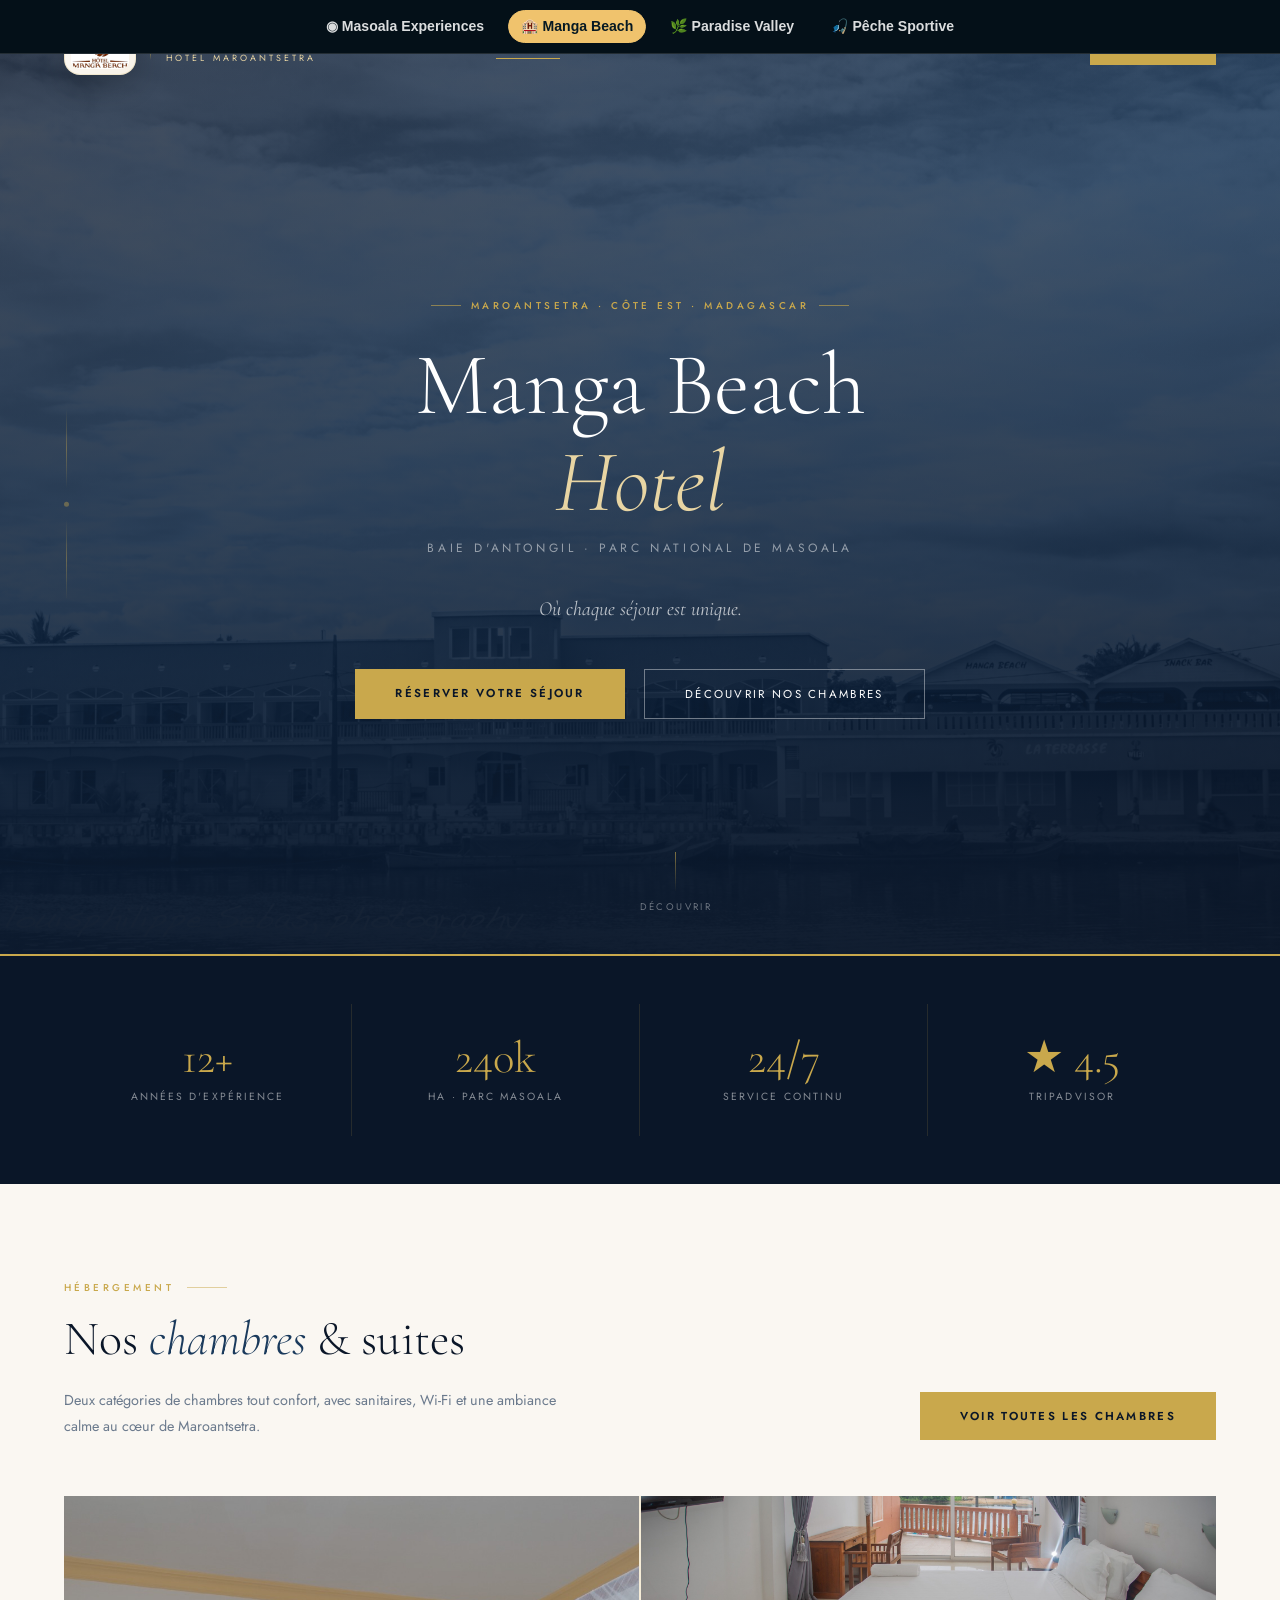
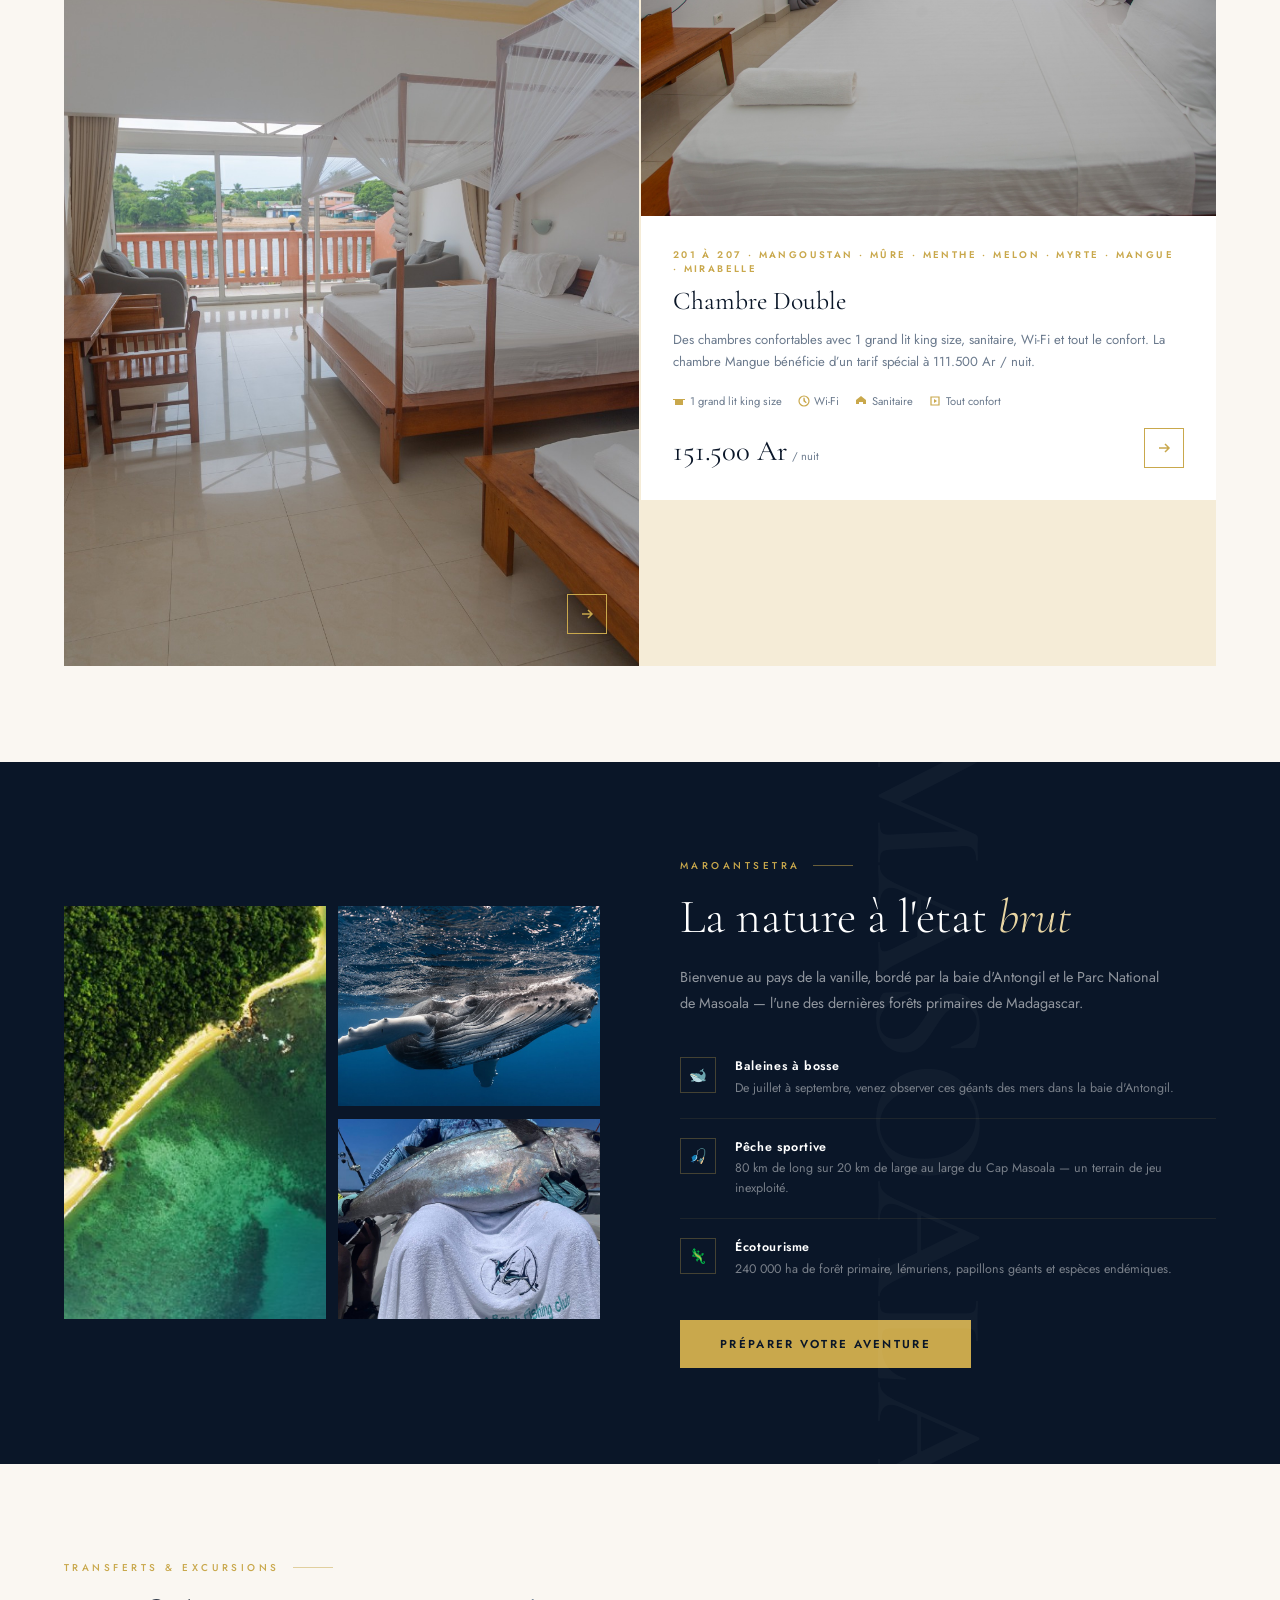
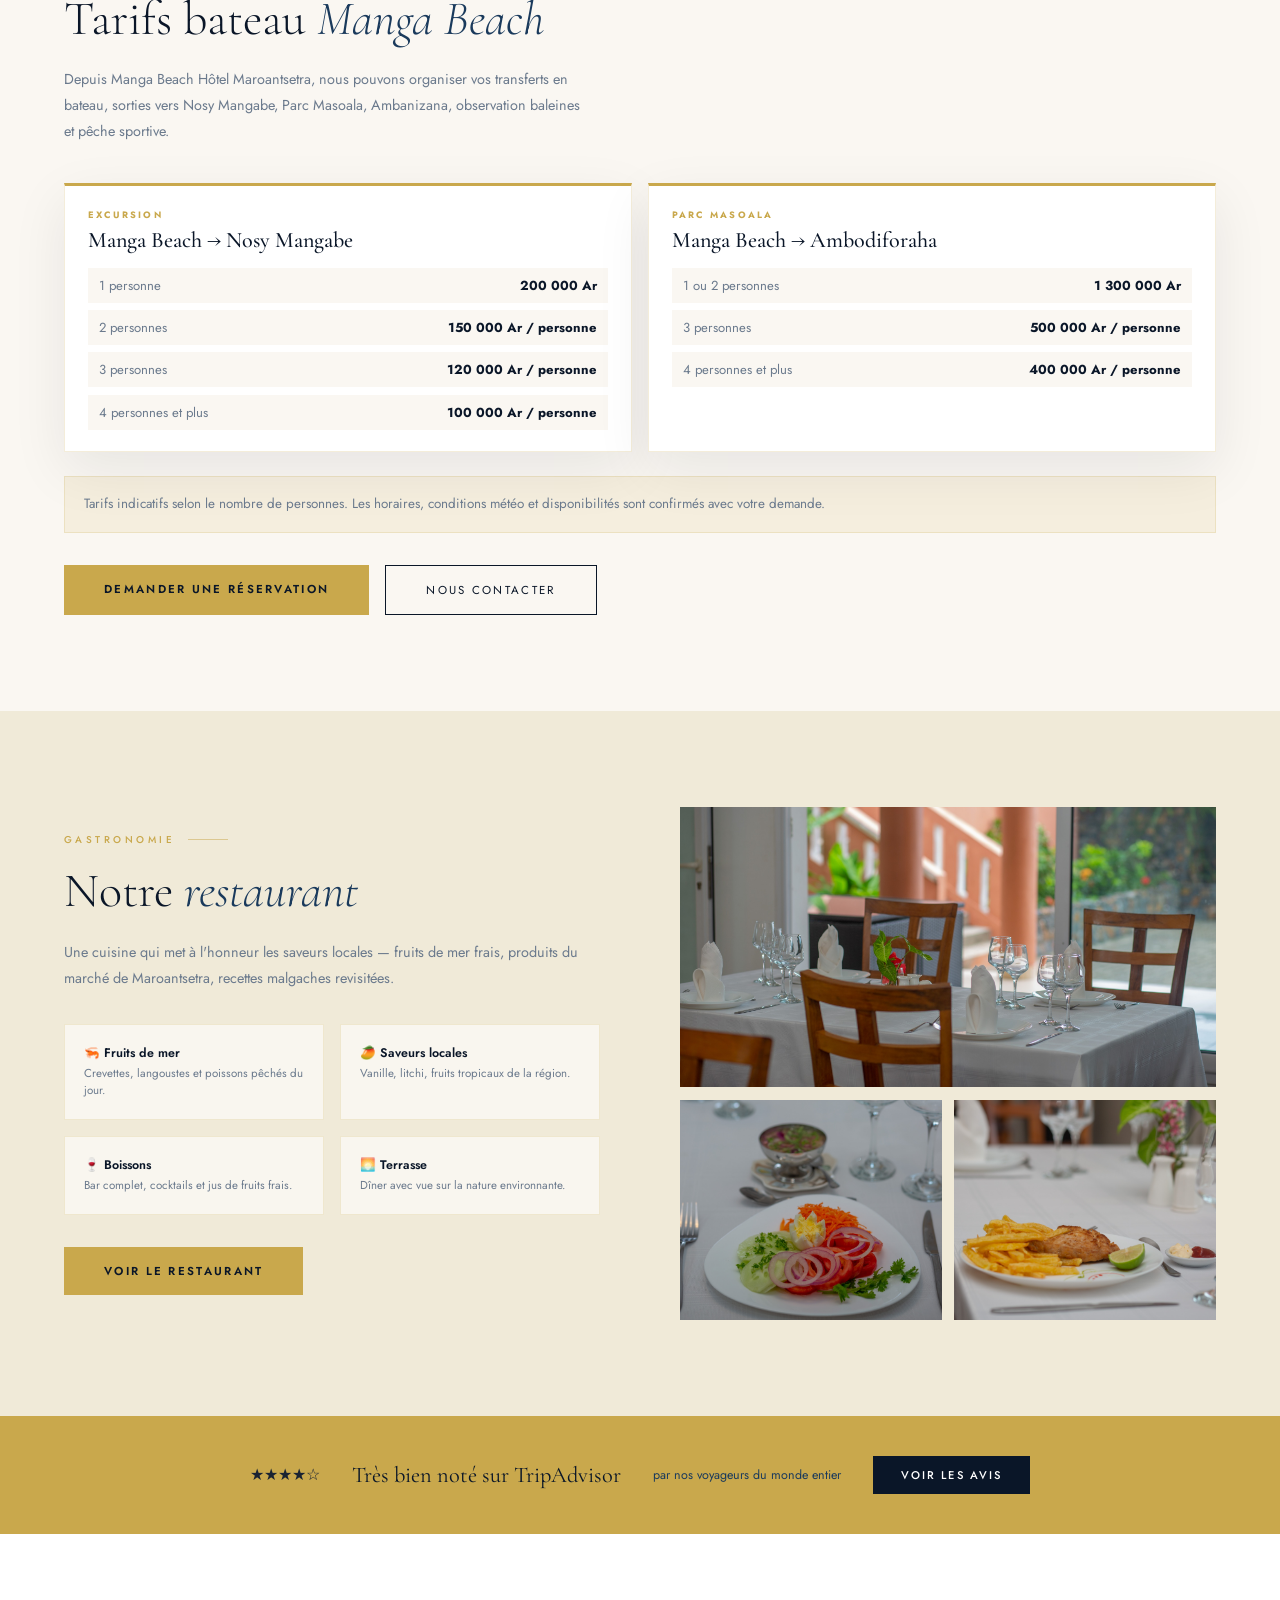
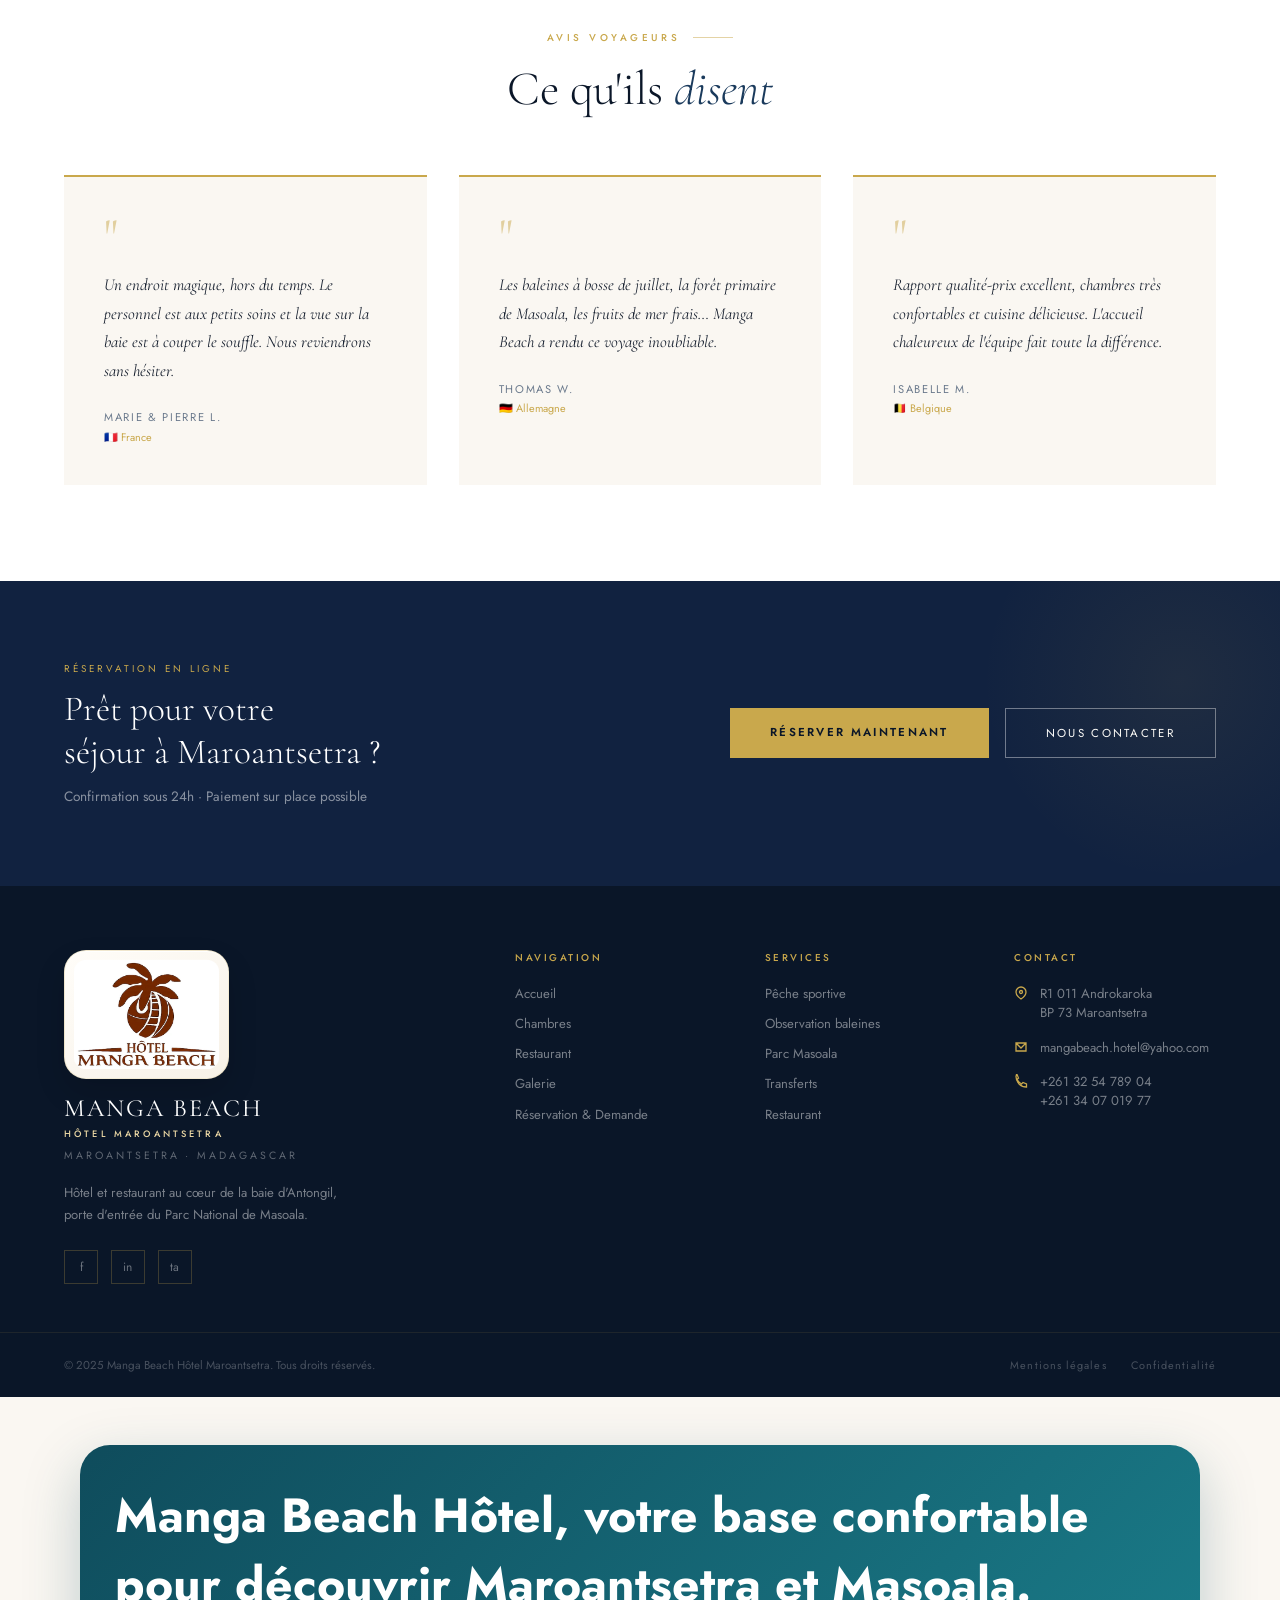
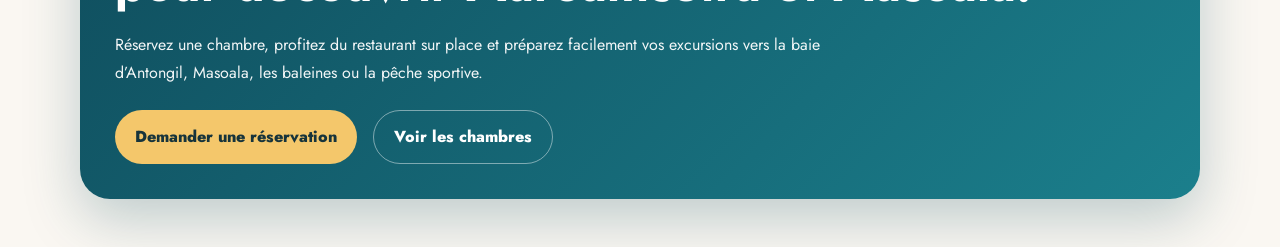
==== index.html @ 5f2bf374 "Add files via upload" ====
<!DOCTYPE html>

<html lang="fr">
<head>
<meta charset="utf-8"/>
<meta content="width=device-width, initial-scale=1.0" name="viewport"/>
<title>Manga Beach Hôtel Maroantsetra | Hôtel, restaurant &amp; porte d’entrée vers Masoala</title>
<link href="https://fonts.googleapis.com/css2?family=Cormorant+Garamond:ital,wght@0,300;0,400;0,600;1,300;1,400&amp;family=Jost:wght@300;400;500;600&amp;display=swap" rel="stylesheet"/>
<style>
    :root {
      --navy:      #0a1628;
      --navy-mid:  #112240;
      --navy-light:#1a3a5c;
      --gold:      #c9a84c;
      --gold-light:#e8d5a3;
      --gold-pale: #f5ecd7;
      --cream:     #faf7f2;
      --cream-dark:#f0ead8;
      --white:     #ffffff;
      --muted:     #6b7a8d;
      --text:      #1a2332;
      --border:    rgba(201,168,76,.2);
    }
    *, *::before, *::after { box-sizing: border-box; margin: 0; padding: 0; }
    html { scroll-behavior: smooth; }
    body { font-family: 'Jost', sans-serif; background: var(--cream); color: var(--text); overflow-x: hidden; }
    a { text-decoration: none; color: inherit; }
    img { display: block; width: 100%; object-fit: cover; }

    /* ── NAV ── */
    nav {
      position: fixed; top: 0; left: 0; right: 0; z-index: 100;
      display: flex; align-items: center; justify-content: space-between;
      padding: 1.2rem 4rem;
      background: transparent;
      transition: background .4s, padding .4s, box-shadow .4s;
    }
    nav.scrolled {
      background: rgba(10,22,40,.97);
      padding: .8rem 4rem;
      box-shadow: 0 4px 24px rgba(0,0,0,.3);
    }
    .nav-logo {
      display: flex; align-items: center; gap: .8rem;
    }
    .nav-logo-icon {
      width: 42px; height: 42px;
      background: linear-gradient(135deg, var(--gold), var(--gold-light));
      border-radius: 50%;
      display: flex; align-items: center; justify-content: center;
      font-family: 'Cormorant Garamond', serif;
      font-size: 1.1rem; color: var(--navy); font-weight: 600;
      flex-shrink: 0;
    }
    .nav-logo-text { font-family: 'Cormorant Garamond', serif; display:flex; flex-direction:column; gap:.2rem; position:relative; padding-left:1rem; }
    .nav-logo-text::before { content:''; position:absolute; left:0; top:.2rem; bottom:.2rem; width:1px; background:linear-gradient(to bottom, transparent, var(--gold), transparent); opacity:.9; }
    .nav-logo-text strong { display:block; font-size:1.18rem; color:var(--white); font-weight:600; letter-spacing:.12em; text-transform:uppercase; line-height:1; }
    .nav-logo-text span { font-size:.56rem; letter-spacing:.34em; text-transform:uppercase; color:var(--gold-light); font-family:'Jost', sans-serif; font-weight:400; line-height:1.2; }
    .nav-links { display: flex; gap: 2.5rem; align-items: center; }
    .nav-links a { font-size: .72rem; letter-spacing: .2em; text-transform: uppercase; color: rgba(255,255,255,.8); font-weight: 500; transition: color .2s; position: relative; }
    .nav-links a::after { content: ''; position: absolute; bottom: -4px; left: 0; width: 0; height: 1px; background: var(--gold); transition: width .3s; }
    .nav-links a:hover { color: var(--gold-light); }
    .nav-links a:hover::after { width: 100%; }
    .nav-links a.active { color: var(--gold-light); }
    .nav-links a.active::after { width: 100%; }
    .nav-cta {
      background: var(--gold); color: var(--navy);
      padding: .6rem 1.6rem; font-size: .7rem; letter-spacing: .2em;
      text-transform: uppercase; font-weight: 600;
      border: none; cursor: pointer; transition: all .2s;
    }
    .nav-cta:hover { background: var(--gold-light); }

    /* hamburger */
    .hamburger { display: none; flex-direction: column; gap: 5px; cursor: pointer; background: none; border: none; padding: 4px; }
    .hamburger span { display: block; width: 24px; height: 2px; background: var(--white); border-radius: 2px; transition: all .3s; }
    .hamburger.open span:nth-child(1) { transform: translateY(7px) rotate(45deg); }
    .hamburger.open span:nth-child(2) { opacity: 0; }
    .hamburger.open span:nth-child(3) { transform: translateY(-7px) rotate(-45deg); }
    .mobile-menu { display: none; position: fixed; inset: 0; background: var(--navy); z-index: 150; flex-direction: column; align-items: center; justify-content: center; gap: 2.5rem; }
    .mobile-menu.open { display: flex; }
    .mobile-menu a { font-family: 'Cormorant Garamond', serif; font-size: 2rem; color: var(--white); font-weight: 300; }
    .mobile-menu a:hover { color: var(--gold-light); }
    .mobile-menu .mob-cta { background: var(--gold); color: var(--navy); padding: .8rem 2.5rem; font-family: 'Jost', sans-serif; font-size: .75rem; letter-spacing: .2em; text-transform: uppercase; font-weight: 600; margin-top: 1rem; }

    /* ── HERO ── */
    .hero {
      position: relative; height: 100vh; min-height: 700px;
      display: flex; align-items: center; justify-content: center;
      overflow: hidden;
    }
    .hero-bg {
      position: absolute; inset: 0;
      background: linear-gradient(160deg, #0a1628 0%, #1a3a5c 40%, #0d2a4a 70%, #0a1628 100%);
    }
    /* Decorative ocean waves */
    .hero-waves {
      position: absolute; inset: 0; overflow: hidden; opacity: .15;
    }
    .hero-waves svg { position: absolute; bottom: 0; width: 100%; }
    .hero-img-overlay {
      position: absolute; inset: 0;
      background: url('assets/hero.jpg') center/cover no-repeat;
      opacity: .35;
      mix-blend-mode: luminosity;
    }
    .hero-gradient {
      position: absolute; inset: 0;
      background: linear-gradient(to bottom, rgba(10,22,40,.3) 0%, rgba(10,22,40,.6) 60%, rgba(10,22,40,.9) 100%);
    }
    /* Gold decorative lines */
    .hero-deco-left {
      position: absolute; left: 4rem; top: 50%; transform: translateY(-50%);
      display: flex; flex-direction: column; align-items: center; gap: .8rem;
      opacity: .4;
    }
    .hero-deco-left .deco-line { width: 1px; height: 80px; background: linear-gradient(to bottom, transparent, var(--gold), transparent); }
    .hero-deco-left .deco-dot { width: 5px; height: 5px; border-radius: 50%; background: var(--gold); }

    .hero-content {
      position: relative; z-index: 2;
      text-align: center; padding: 0 2rem;
      animation: heroFadeIn 1.2s ease both;
    }
    @keyframes heroFadeIn { from { opacity: 0; transform: translateY(30px); } to { opacity: 1; transform: translateY(0); } }
    .hero-badge {
      display: inline-flex; align-items: center; gap: .6rem;
      font-size: .62rem; letter-spacing: .35em; text-transform: uppercase;
      color: var(--gold); font-weight: 500; margin-bottom: 1.5rem;
      animation: heroFadeIn 1s .2s ease both;
    }
    .hero-badge::before, .hero-badge::after { content: ''; width: 30px; height: 1px; background: var(--gold); opacity: .6; }
    .hero-title {
      font-family: 'Cormorant Garamond', serif;
      font-size: clamp(3rem, 7vw, 5.5rem);
      color: var(--white); font-weight: 300; line-height: 1.1;
      margin-bottom: .5rem;
      animation: heroFadeIn 1s .35s ease both;
    }
    .hero-title em { color: var(--gold-light); font-style: italic; }
    .hero-location {
      font-size: .75rem; letter-spacing: .3em; text-transform: uppercase;
      color: rgba(255,255,255,.5); margin-bottom: 2.5rem;
      animation: heroFadeIn 1s .5s ease both;
    }
    .hero-sub {
      font-family: 'Cormorant Garamond', serif;
      font-size: 1.25rem; color: rgba(255,255,255,.7);
      font-style: italic; margin-bottom: 3rem;
      animation: heroFadeIn 1s .6s ease both;
    }
    .hero-actions {
      display: flex; gap: 1.2rem; justify-content: center; flex-wrap: wrap;
      animation: heroFadeIn 1s .75s ease both;
    }
    .btn-primary {
      background: var(--gold); color: var(--navy);
      padding: 1rem 2.5rem; font-size: .72rem; letter-spacing: .2em;
      text-transform: uppercase; font-weight: 600;
      transition: all .25s; display: inline-block;
    }
    .btn-primary:hover { background: var(--gold-light); transform: translateY(-2px); box-shadow: 0 8px 24px rgba(201,168,76,.3); }
    .btn-outline {
      border: 1px solid rgba(255,255,255,.4); color: var(--white);
      padding: 1rem 2.5rem; font-size: .72rem; letter-spacing: .2em;
      text-transform: uppercase; font-weight: 400;
      transition: all .25s; display: inline-block;
    }
    .btn-outline:hover { border-color: var(--gold); color: var(--gold-light); }
    .hero-scroll {
      position: absolute; bottom: 2.5rem; left: 50%; transform: translateX(-50%);
      display: flex; flex-direction: column; align-items: center; gap: .5rem;
      font-size: .6rem; letter-spacing: .25em; text-transform: uppercase; color: rgba(255,255,255,.4);
      animation: heroFadeIn 1s 1s ease both;
    }
    .hero-scroll-line { width: 1px; height: 40px; background: linear-gradient(to bottom, rgba(201,168,76,.6), transparent); animation: scrollPulse 2s infinite; }
    @keyframes scrollPulse { 0%,100%{opacity:.3;transform:scaleY(.8)} 50%{opacity:1;transform:scaleY(1)} }

    /* ── SECTION COMMONS ── */
    .section { padding: 6rem 4rem; }
    .section-label {
      font-size: .62rem; letter-spacing: .35em; text-transform: uppercase;
      color: var(--gold); font-weight: 500; margin-bottom: 1rem;
      display: flex; align-items: center; gap: .8rem;
    }
    .section-label::after { content: ''; flex: 1; max-width: 40px; height: 1px; background: var(--gold); opacity: .5; }
    .section-title {
      font-family: 'Cormorant Garamond', serif;
      font-size: clamp(2rem, 4vw, 3rem); font-weight: 300; color: var(--navy);
      line-height: 1.2; margin-bottom: 1.2rem;
    }
    .section-title em { font-style: italic; color: var(--navy-light); }
    .section-sub { font-size: .9rem; color: var(--muted); line-height: 1.8; max-width: 520px; }

    /* ── INTRO STRIP ── */
    .intro-strip {
      background: var(--navy);
      padding: 3rem 4rem;
      display: grid; grid-template-columns: repeat(4,1fr);
      gap: 0; border-top: 2px solid var(--gold);
    }
    .intro-stat {
      padding: 2rem; text-align: center;
      border-right: 1px solid rgba(201,168,76,.15);
    }
    .intro-stat:last-child { border-right: none; }
    .intro-stat-num {
      font-family: 'Cormorant Garamond', serif;
      font-size: 2.8rem; color: var(--gold); font-weight: 300; line-height: 1;
    }
    .intro-stat-label { font-size: .65rem; letter-spacing: .2em; text-transform: uppercase; color: rgba(255,255,255,.5); margin-top: .5rem; }

    /* ── CHAMBRES ── */
    .rooms-section { background: var(--cream); }
    .rooms-header { display: flex; justify-content: space-between; align-items: flex-end; margin-bottom: 3.5rem; }
    .rooms-grid { display: grid; grid-template-columns: 1fr 1fr; gap: 1.5px; background: var(--gold-pale); }
    .room-card {
      background: var(--white); position: relative; overflow: hidden;
      cursor: pointer; group: true;
    }
    .room-card:first-child { grid-row: span 2; }
    .room-img { height: 320px; overflow: hidden; }
    .room-card:first-child .room-img { height: 100%; min-height: 500px; }
    .room-img img { height: 100%; transition: transform .6s ease; }
    .room-card:hover .room-img img { transform: scale(1.04); }
    .room-body { padding: 2rem; }
    .room-tag {
      font-size: .6rem; letter-spacing: .25em; text-transform: uppercase;
      color: var(--gold); font-weight: 600; margin-bottom: .6rem;
    }
    .room-name {
      font-family: 'Cormorant Garamond', serif;
      font-size: 1.6rem; color: var(--navy); font-weight: 400; margin-bottom: .8rem;
    }
    .room-desc { font-size: .82rem; color: var(--muted); line-height: 1.7; margin-bottom: 1.2rem; }
    .room-features { display: flex; gap: 1rem; flex-wrap: wrap; margin-bottom: 1.5rem; }
    .room-feature { font-size: .7rem; color: var(--muted); display: flex; align-items: center; gap: .3rem; }
    .room-feature svg { color: var(--gold); flex-shrink: 0; }
    .room-price { display: flex; align-items: baseline; gap: .3rem; }
    .room-price-num { font-family: 'Cormorant Garamond', serif; font-size: 1.8rem; color: var(--navy); }
    .room-price-unit { font-size: .7rem; color: var(--muted); }
    .room-link {
      position: absolute; bottom: 2rem; right: 2rem;
      width: 40px; height: 40px; border: 1px solid var(--gold);
      display: flex; align-items: center; justify-content: center;
      color: var(--gold); transition: all .2s;
    }
    .room-card:hover .room-link { background: var(--gold); color: var(--navy); }

    /* ── DISCOVER ── */
    .discover-section {
      background: var(--navy); padding: 6rem 4rem;
      position: relative; overflow: hidden;
    }
    .discover-section::before {
      content: 'MASOALA'; position: absolute; right: -2rem; top: 50%;
      transform: translateY(-50%) rotate(90deg);
      font-family: 'Cormorant Garamond', serif; font-size: 10rem;
      color: rgba(255,255,255,.03); font-weight: 600; pointer-events: none;
      white-space: nowrap;
    }
    .discover-inner { display: grid; grid-template-columns: 1fr 1fr; gap: 5rem; align-items: center; }
    .discover-images {
      display: grid; grid-template-columns: 1fr 1fr; grid-template-rows: 200px 200px;
      gap: .8rem; position: relative;
    }
    .discover-img { overflow: hidden; }
    .discover-img img { height: 100%; transition: transform .5s; }
    .discover-img:hover img { transform: scale(1.05); }
    .discover-img:first-child { grid-row: span 2; }
    .discover-text .section-label { color: var(--gold); }
    .discover-text .section-label::after { background: var(--gold); }
    .discover-text .section-title { color: var(--white); }
    .discover-text .section-sub { color: rgba(255,255,255,.55); max-width: 480px; }
    .discover-highlights { margin-top: 2.5rem; display: flex; flex-direction: column; gap: 1.2rem; }
    .discover-hl {
      display: flex; gap: 1.2rem; align-items: flex-start;
      padding-bottom: 1.2rem; border-bottom: 1px solid rgba(201,168,76,.1);
    }
    .discover-hl:last-child { border-bottom: none; padding-bottom: 0; }
    .discover-hl-icon {
      width: 36px; height: 36px; border: 1px solid rgba(201,168,76,.3);
      display: flex; align-items: center; justify-content: center; flex-shrink: 0;
      color: var(--gold); font-size: .9rem;
    }
    .discover-hl-title { font-size: .78rem; font-weight: 600; color: var(--white); margin-bottom: .2rem; letter-spacing: .05em; }
    .discover-hl-desc { font-size: .78rem; color: rgba(255,255,255,.45); line-height: 1.6; }
    .discover-btn { margin-top: 2.5rem; }

    /* ── RESTAURANT ── */
    .restaurant-section { background: var(--cream-dark); padding: 6rem 4rem; }
    .restaurant-inner { display: grid; grid-template-columns: 1fr 1fr; gap: 5rem; align-items: center; }
    .restaurant-gallery { display: grid; grid-template-columns: 1fr 1fr; gap: .8rem; }
    .rest-img { overflow: hidden; }
    .rest-img img { height: 220px; transition: transform .5s; }
    .rest-img:hover img { transform: scale(1.04); }
    .rest-img:first-child { grid-column: span 2; }
    .rest-img:first-child img { height: 280px; }
    .restaurant-text { }
    .restaurant-specials { margin-top: 2rem; display: grid; grid-template-columns: 1fr 1fr; gap: 1rem; }
    .special-item {
      padding: 1.2rem; border: 1px solid var(--border);
      background: rgba(255,255,255,.6);
    }
    .special-name { font-size: .78rem; font-weight: 600; color: var(--navy); margin-bottom: .2rem; }
    .special-desc { font-size: .72rem; color: var(--muted); line-height: 1.5; }

    /* ── TRIPADVISOR BAND ── */
    .ta-band {
      background: var(--gold); padding: 2.5rem 4rem;
      display: flex; align-items: center; justify-content: center; gap: 2rem;
      flex-wrap: wrap;
    }
    .ta-band-text {
      font-family: 'Cormorant Garamond', serif;
      font-size: 1.4rem; color: var(--navy); font-weight: 400;
    }
    .ta-stars { display: flex; gap: .2rem; }
    .ta-star { color: var(--navy); font-size: 1.1rem; }
    .ta-count { font-size: .78rem; color: var(--navy-light); }
    .ta-link {
      background: var(--navy); color: var(--white);
      padding: .7rem 1.8rem; font-size: .7rem; letter-spacing: .18em;
      text-transform: uppercase; font-weight: 500; transition: all .2s;
    }
    .ta-link:hover { background: var(--navy-mid); }

    /* ── TESTIMONIALS ── */
    .testi-section { background: var(--white); padding: 6rem 4rem; }
    .testi-grid { display: grid; grid-template-columns: repeat(3,1fr); gap: 2rem; margin-top: 3.5rem; }
    .testi-card {
      padding: 2.5rem; background: var(--cream);
      border-top: 2px solid var(--gold); position: relative;
    }
    .testi-quote {
      font-family: 'Cormorant Garamond', serif;
      font-size: 3rem; color: var(--gold); line-height: .8; margin-bottom: 1rem; opacity: .5;
    }
    .testi-text {
      font-family: 'Cormorant Garamond', serif;
      font-size: 1.05rem; color: var(--text); line-height: 1.7; font-style: italic;
      margin-bottom: 1.5rem;
    }
    .testi-author { font-size: .7rem; letter-spacing: .15em; text-transform: uppercase; color: var(--muted); }
    .testi-country { font-size: .68rem; color: var(--gold); margin-top: .2rem; }

    /* ── CTA STRIP ── */
    .cta-section {
      background: var(--navy-mid); padding: 5rem 4rem;
      display: flex; align-items: center; justify-content: space-between;
      gap: 2rem; position: relative; overflow: hidden;
    }
    .cta-section::before {
      content: ''; position: absolute; right: -100px; top: -100px;
      width: 400px; height: 400px; border-radius: 50%;
      background: radial-gradient(circle, rgba(201,168,76,.08) 0%, transparent 70%);
    }
    .cta-text {}
    .cta-label { font-size: .62rem; letter-spacing: .3em; text-transform: uppercase; color: var(--gold); margin-bottom: .8rem; }
    .cta-title { font-family: 'Cormorant Garamond', serif; font-size: 2.2rem; color: var(--white); font-weight: 300; line-height: 1.2; }
    .cta-sub { font-size: .85rem; color: rgba(255,255,255,.5); margin-top: .8rem; }
    .cta-actions { display: flex; gap: 1rem; flex-wrap: wrap; flex-shrink: 0; }

    /* ── FOOTER ── */
    footer { background: var(--navy); }
    .ft-top {
      display: grid; grid-template-columns: 2fr 1fr 1fr 1fr;
      gap: 3rem; padding: 4rem 4rem 3rem;
      border-bottom: 1px solid rgba(201,168,76,.1);
    }
    .ft-brand {}
    .ft-brand-name {
      font-family: 'Cormorant Garamond', serif;
      font-size: 1.55rem; color: var(--white); margin-bottom: .55rem; line-height: 1.08; letter-spacing: .08em; text-transform: uppercase;
    }
    .ft-brand-name span { display:block; color: var(--gold-light); font-family:'Jost', sans-serif; font-size:.58rem; letter-spacing:.34em; text-transform:uppercase; margin-top:.45rem; font-weight:500; }
    .ft-brand-loc { font-size: .66rem; letter-spacing: .28em; text-transform: uppercase; color: rgba(255,255,255,.35); margin-bottom: 1.2rem; }
    .ft-brand-desc { font-size: .82rem; color: rgba(255,255,255,.45); line-height: 1.7; max-width: 280px; }
    .ft-social { display: flex; gap: .8rem; margin-top: 1.5rem; }
    .ft-social a {
      width: 34px; height: 34px; border: 1px solid rgba(201,168,76,.25);
      display: flex; align-items: center; justify-content: center;
      color: rgba(255,255,255,.4); font-size: .75rem; transition: all .2s;
    }
    .ft-social a:hover { border-color: var(--gold); color: var(--gold); }
    .ft-col-title { font-size: .62rem; letter-spacing: .25em; text-transform: uppercase; color: var(--gold); margin-bottom: 1.2rem; font-weight: 500; }
    .ft-links-list { display: flex; flex-direction: column; gap: .7rem; }
    .ft-links-list a { font-size: .82rem; color: rgba(255,255,255,.45); transition: color .2s; }
    .ft-links-list a:hover { color: var(--gold-light); }
    .ft-contact-item { display: flex; gap: .7rem; align-items: flex-start; margin-bottom: .9rem; }
    .ft-contact-item svg { color: var(--gold); flex-shrink: 0; margin-top: 2px; }
    .ft-contact-item span { font-size: .82rem; color: rgba(255,255,255,.45); line-height: 1.5; }
    .ft-bottom {
      padding: 1.5rem 4rem;
      display: flex; justify-content: space-between; align-items: center;
      flex-wrap: wrap; gap: 1rem;
    }
    .ft-copy { font-size: .72rem; color: rgba(255,255,255,.25); }
    .ft-bottom-links { display: flex; gap: 1.5rem; }
    .ft-bottom-links a { font-size: .68rem; color: rgba(255,255,255,.25); letter-spacing: .1em; }

    /* ── RESPONSIVE ── */
    @media(max-width:900px){
      nav { padding: 1rem 1.5rem; }
      nav.scrolled { padding: .8rem 1.5rem; }
      .nav-links, .nav-cta { display: none; }
      .hamburger { display: flex; }
      .section { padding: 4rem 1.5rem; }
      .intro-strip { grid-template-columns: 1fr 1fr; padding: 2rem 1.5rem; }
      .rooms-header { flex-direction: column; align-items: flex-start; gap: 1rem; }
      .rooms-grid { grid-template-columns: 1fr; }
      .room-card:first-child { grid-row: auto; }
      .room-card:first-child .room-img { min-height: 280px; }
      .discover-inner, .restaurant-inner { grid-template-columns: 1fr; gap: 2.5rem; }
      .discover-images { grid-template-rows: 180px 180px; }
      .discover-images .discover-img:first-child { grid-row: auto; grid-column: span 2; }
      .testi-grid { grid-template-columns: 1fr; }
      .cta-section { flex-direction: column; text-align: center; padding: 3.5rem 1.5rem; }
      .ft-top { grid-template-columns: 1fr 1fr; padding: 3rem 1.5rem 2rem; }
      .ft-bottom { padding: 1.5rem; flex-direction: column; text-align: center; }
      .hero-deco-left { display: none; }
      .discover-section { padding: 4rem 1.5rem; }
      .restaurant-section { padding: 4rem 1.5rem; }
      .ta-band { padding: 2rem 1.5rem; }
      .testi-section { padding: 4rem 1.5rem; }
      .cta-actions { justify-content: center; }
    }
    @media(max-width:480px){
      .intro-strip { grid-template-columns: 1fr 1fr; }
      .ft-top { grid-template-columns: 1fr; }
      .restaurant-specials { grid-template-columns: 1fr; }
      .hero-actions { flex-direction: column; align-items: center; }
    }
  
}



/* === Tarifs bateau & excursions — Manga Beach === */
.boat-tariffs-section{background:linear-gradient(180deg,var(--cream),var(--gold-pale));position:relative;overflow:hidden}
.boat-tariffs-section.dark{background:linear-gradient(135deg,var(--navy),var(--navy-mid));color:#fff}
.boat-tariffs-section.dark .section-title{color:#fff}
.boat-tariffs-section.dark .section-sub{color:rgba(255,255,255,.62)}
.boat-tariffs-grid{display:grid;grid-template-columns:repeat(2,1fr);gap:1rem;margin-top:2.4rem}
.boat-tariff-card{background:#fff;border:1px solid var(--border);padding:1.35rem 1.45rem;box-shadow:0 18px 52px rgba(10,22,40,.08);transition:transform .22s ease,box-shadow .22s ease,border-color .22s ease}
.boat-tariff-card:hover{transform:translateY(-4px);box-shadow:0 26px 70px rgba(10,22,40,.13);border-color:rgba(201,168,76,.45)}
.boat-tariff-card.featured{border-top:3px solid var(--gold)}
.boat-tariff-kicker{font-size:.58rem;letter-spacing:.22em;text-transform:uppercase;color:var(--gold);font-weight:700;margin-bottom:.45rem}
.boat-tariff-title{font-family:'Cormorant Garamond',serif;font-size:1.38rem;color:var(--navy);font-weight:500;margin-bottom:.9rem;line-height:1.15}
.boat-tariff-table{display:grid;gap:.45rem}
.boat-tariff-row{display:flex;justify-content:space-between;gap:1rem;padding:.5rem .65rem;background:var(--cream);font-size:.82rem;color:var(--muted)}
.boat-tariff-row strong{color:var(--navy);font-weight:700;white-space:nowrap}
.boat-tariff-note{margin-top:1.5rem;padding:1rem 1.2rem;background:rgba(201,168,76,.12);border:1px solid var(--border);font-size:.84rem;color:var(--muted);line-height:1.7}
.boat-tariffs-section.dark .boat-tariff-note{background:rgba(255,255,255,.06);color:rgba(255,255,255,.66);border-color:rgba(201,168,76,.22)}
.boat-tariffs-actions{display:flex;gap:1rem;flex-wrap:wrap;margin-top:2rem}
@media(max-width:900px){.boat-tariffs-grid{grid-template-columns:1fr}.boat-tariffs-actions .btn-primary,.boat-tariffs-actions .btn-outline{width:100%;text-align:center}.boat-tariff-row{flex-direction:column;gap:.15rem}}


.nav-logo-mark{width:58px;height:58px;object-fit:contain;display:block;flex-shrink:0;filter:drop-shadow(0 8px 18px rgba(0,0,0,.22));}
.ft-brand-logo{width:140px;max-width:100%;height:auto;display:block;object-fit:contain;margin:0 0 1rem 0;filter:drop-shadow(0 10px 24px rgba(0,0,0,.18));}
@media(max-width:900px){.nav-logo-mark{width:52px;height:52px}.ft-brand-logo{width:120px}}


/* Premium v1 additions */
.premium-strip{display:grid;grid-template-columns:repeat(4,1fr);gap:1rem;margin:2rem auto;max-width:1100px}
.premium-strip .premium-pill{background:rgba(255,255,255,.92);border:1px solid rgba(0,0,0,.08);border-radius:22px;padding:1.1rem 1rem;box-shadow:0 14px 36px rgba(0,0,0,.08)}
.premium-strip strong{display:block;font-size:1.05rem;margin-bottom:.25rem;color:var(--primary,#0f4c5c)}
.premium-strip span{font-size:.92rem;color:var(--text-muted,#667)}
.conversion-panel{max-width:1120px;margin:3rem auto;padding:2.2rem;border-radius:30px;background:linear-gradient(135deg,#0f4c5c,#1b7f8c);color:#fff;box-shadow:0 20px 55px rgba(15,76,92,.25)}
.conversion-panel h2{font-size:clamp(1.8rem,4vw,3rem);margin-bottom:.8rem}
.conversion-panel p{max-width:780px;line-height:1.75;opacity:.94}
.conversion-actions{display:flex;gap:1rem;flex-wrap:wrap;margin-top:1.4rem}
.conversion-actions a{display:inline-flex;align-items:center;justify-content:center;padding:.9rem 1.25rem;border-radius:999px;font-weight:800;text-decoration:none}
.conversion-actions .primary{background:#f4c76b;color:#17343b}
.conversion-actions .secondary{border:1px solid rgba(255,255,255,.45);color:#fff}
.booking-trust{display:grid;grid-template-columns:repeat(3,1fr);gap:1rem;margin:1.5rem 0}
.booking-trust .trust-card{padding:1rem;border-radius:18px;background:rgba(15,76,92,.06);border:1px solid rgba(15,76,92,.10)}
.booking-trust strong{display:block;color:var(--primary,#0f4c5c);margin-bottom:.25rem}
@media(max-width:900px){.premium-strip,.booking-trust{grid-template-columns:1fr}.conversion-panel{margin:2rem 1rem;padding:1.6rem}.conversion-actions{flex-direction:column}.conversion-actions a{width:100%}}


/* Ecosystem navigation final fixed */
.ecosystem-nav{
position:relative;
z-index:9999;
display:flex;
justify-content:center;
align-items:center;
gap:.65rem;
flex-wrap:wrap;
padding:.62rem 1rem;
background:#041018;
color:#fff;
font-family:Arial,sans-serif;
font-size:.88rem;
line-height:1.2;
border-bottom:1px solid rgba(255,255,255,.12)
}
.ecosystem-nav a{
display:inline-flex;
align-items:center;
gap:.35rem;
padding:.45rem .75rem;
border-radius:999px;
color:rgba(255,255,255,.86);
text-decoration:none;
font-weight:800;
border:1px solid transparent;
transition:.2s
}
.ecosystem-nav a:hover{background:rgba(255,255,255,.10);color:#fff}
.ecosystem-nav a.active{background:#f0c36d;color:#061923;border-color:#f0c36d}
@media(max-width:720px){
.ecosystem-nav{justify-content:flex-start;overflow-x:auto;flex-wrap:nowrap;padding:.58rem .8rem}
.ecosystem-nav a{white-space:nowrap;font-size:.82rem}
}


/* Manga Beach clean logo integration */
.nav-logo{
  display:flex!important;
  align-items:center!important;
  gap:.85rem!important;
}
.manga-clean-nav-logo{
  width:72px;
  height:56px;
  object-fit:contain;
  display:block;
  border-radius:16px;
  background:linear-gradient(145deg,#fffdf9,#f7f1e7);
  padding:5px;
  border:1px solid rgba(201,168,76,.22);
  box-shadow:0 12px 28px rgba(0,0,0,.16), inset 0 1px 0 rgba(255,255,255,.92);
  flex-shrink:0;
}
.manga-clean-footer-logo{
  width:165px;
  max-width:100%;
  object-fit:contain;
  display:block;
  border-radius:22px;
  background:linear-gradient(145deg,#fffdf9,#f7f1e7);
  padding:.55rem;
  border:1px solid rgba(201,168,76,.20);
  box-shadow:0 14px 30px rgba(0,0,0,.14), inset 0 1px 0 rgba(255,255,255,.92);
  margin:0 0 1rem 0;
}
footer .ft-top > div:first-child{
  display:flex;
  flex-direction:column;
  align-items:flex-start;
}
@media(max-width:900px){
  .manga-clean-nav-logo{
    width:62px;
    height:50px;
    border-radius:14px;
  }
  .manga-clean-footer-logo{
    width:145px;
    border-radius:18px;
  }
}

</style>
<meta content="Manga Beach Hôtel Maroantsetra vous accueille au cœur de la baie d’Antongil : chambres confortables, restaurant, séjours Masoala, transferts et excursions." name="description"/><meta content="Manga Beach Hôtel, hôtel Maroantsetra, restaurant Maroantsetra, Masoala, baie d'Antongil, Madagascar" name="keywords"/><meta content="index, follow" name="robots"/><meta content="Manga Beach Hôtel Maroantsetra | Hôtel, restaurant &amp; porte d’entrée vers Masoala" property="og:title"/><meta content="Manga Beach Hôtel Maroantsetra vous accueille au cœur de la baie d’Antongil : chambres confortables, restaurant, séjours Masoala, transferts et excursions." property="og:description"/><meta content="website" property="og:type"/>  <link rel="icon" href="favicon.ico">
  <link rel="apple-touch-icon" href="assets/manga-beach-icon-512.png">
  <meta property="og:image" content="assets/manga-beach-logo.png">
</head>
<body>

<div class="ecosystem-nav" aria-label="Navigation écosystème Masoala">
<a href="https://masoala-experiences.com/">◉ Masoala Experiences</a>
<a href="https://mangabeach-madagascar.mg/" class="active">🏨 Manga Beach</a>
<a href="https://lodge-paradisevalley.com/">🌿 Paradise Valley</a>
<a href="https://mangabeachfishing-masoala.com/">🎣 Pêche Sportive</a>
</div>



<!-- MOBILE MENU -->
<div class="mobile-menu" id="mobile-menu">
<a href="index.html">Accueil</a>
<a href="chambres.html">Chambres</a>
<a href="restaurant.html">Restaurant</a>
<a href="galerie.html">Galerie</a>

<a class="mob-cta" href="reservation.html?type=hotel">Réserver</a>
</div>
<!-- NAV -->
<nav id="navbar">
<a class="nav-logo" href="index.html">
<img class="manga-clean-nav-logo" src="assets/manga-beach-logo-nav.webp" alt="Logo Manga Beach Hôtel"><div class="nav-logo-text">
<strong>Manga Beach</strong>
<span>Hôtel Maroantsetra</span>
</div>
</a>
<div class="nav-links">
<a class="active" href="index.html">Accueil</a>
<a href="chambres.html">Chambres</a>
<a href="restaurant.html">Restaurant</a>
<a href="galerie.html">Galerie</a>

</div>
<a class="nav-cta" href="reservation.html?type=hotel">Réserver</a>
<button aria-expanded="false" aria-label="Menu" class="hamburger" id="hamburger">
<span></span><span></span><span></span>
</button>
</nav>
<!-- HERO -->
<section class="hero">
<div class="hero-bg"></div>
<div class="hero-img-overlay"></div>
<div class="hero-gradient"></div>
<div class="hero-deco-left">
<div class="deco-line"></div>
<div class="deco-dot"></div>
<div class="deco-line"></div>
</div>
<div class="hero-content">
<div class="hero-badge">Maroantsetra · Côte Est · Madagascar</div>
<h1 class="hero-title">Manga Beach<br/><em>Hotel</em></h1>
<p class="hero-location">Baie d'Antongil · Parc National de Masoala</p>
<p class="hero-sub">Où chaque séjour est unique.</p>
<div class="hero-actions">
<a class="btn-primary" href="reservation.html?type=hotel">Réserver votre séjour</a>
<a class="btn-outline" href="chambres.html#chambres">Découvrir nos chambres</a>
</div>
</div>
<div class="hero-scroll">
<div class="hero-scroll-line"></div>
    Découvrir
  </div>
</section>
<!-- STATS STRIP -->
<div class="intro-strip">
<div class="intro-stat">
<div class="intro-stat-num">12+</div>
<div class="intro-stat-label">Années d'expérience</div>
</div>
<div class="intro-stat">
<div class="intro-stat-num">240k</div>
<div class="intro-stat-label">Ha · Parc Masoala</div>
</div>
<div class="intro-stat">
<div class="intro-stat-num">24/7</div>
<div class="intro-stat-label">Service continu</div>
</div>
<div class="intro-stat">
<div class="intro-stat-num">★ 4.5</div>
<div class="intro-stat-label">TripAdvisor</div>
</div>
</div>
<!-- CHAMBRES -->
<section class="section rooms-section">
<div class="rooms-header">
<div>
<div class="section-label">Hébergement</div>
<h2 class="section-title">Nos <em>chambres</em> &amp; suites</h2>
<p class="section-sub">Deux catégories de chambres tout confort, avec sanitaires, Wi‑Fi et une ambiance calme au cœur de Maroantsetra.</p>
</div>
<a class="btn-primary" href="chambres.html#chambres" style="white-space:nowrap">Voir toutes les chambres</a>
</div>
<div class="rooms-grid">
<!-- Chambre Familiale -->
<div class="room-card">
<div class="room-img">
<img alt="Chambre Familiale" onerror="this.style.background='linear-gradient(135deg,#0a1628,#1a3a5c)';this.alt=''" src="assets/chambre-familiale.jpg"/>
</div>
<div class="room-body">
<div class="room-tag">Chambres 208 · 209 · 210</div>
<div class="room-name">Chambre Familiale</div>
<p class="room-desc">Idéale pour les familles, avec 1 grand lit, 1 petit lit, sanitaire, Wi‑Fi et tout le confort pour un séjour serein à Maroantsetra.</p>
<div class="room-features">
<span class="room-feature"><svg fill="currentColor" height="12" viewbox="0 0 12 12" width="12"><path d="M2 4h8v6H2z"></path><path d="M0 4h12v1H0z"></path></svg> 1 grand lit + 1 petit lit</span>
<span class="room-feature"><svg fill="currentColor" height="12" viewbox="0 0 12 12" width="12"><circle cx="6" cy="6" fill="none" r="5" stroke="currentColor" stroke-width="1.2"></circle><path d="M6 3v3l2 1.5" stroke="currentColor" stroke-linecap="round" stroke-width="1.2"></path></svg> Wi-Fi</span>
<span class="room-feature"><svg fill="currentColor" height="12" viewbox="0 0 12 12" width="12"><path d="M1 9V5l5-4 5 4v4H8V7H4v2z"></path></svg> Sanitaire</span>
<span class="room-feature"><svg fill="currentColor" height="12" viewbox="0 0 12 12" width="12"><path d="M2 2h8v8H2z" fill="none" stroke="currentColor" stroke-width="1.2"></path><path d="M5 4l3 2-3 2V4z"></path></svg> Tout confort</span>
</div>
<div class="room-price">
<span class="room-price-num">201.500 Ar</span>
<span class="room-price-unit">/ nuit</span>
</div>
</div>
<a aria-label="Voir la chambre familiale" class="room-link" href="chambres.html#familiale">
<svg fill="none" height="14" stroke="currentColor" stroke-width="1.5" viewbox="0 0 14 14" width="14"><path d="M2 7h10M8 3l4 4-4 4"></path></svg>
</a>
</div>
<!-- Chambre Double -->
<div class="room-card">
<div class="room-img" style="height:320px">
<img alt="Chambre Double" onerror="this.style.background='linear-gradient(135deg,#112240,#1a4060)';this.alt=''" src="assets/chambre-double.jpg"/>
</div>
<div class="room-body">
<div class="room-tag">201 à 207 · Mangoustan · Mûre · Menthe · Melon · Myrte · Mangue · Mirabelle</div>
<div class="room-name">Chambre Double</div>
<p class="room-desc">Des chambres confortables avec 1 grand lit king size, sanitaire, Wi‑Fi et tout le confort. La chambre Mangue bénéficie d’un tarif spécial à 111.500 Ar / nuit.</p>
<div class="room-features">
<span class="room-feature"><svg fill="currentColor" height="12" viewbox="0 0 12 12" width="12"><path d="M2 4h8v6H2z"></path><path d="M0 4h12v1H0z"></path></svg> 1 grand lit king size</span>
<span class="room-feature"><svg fill="currentColor" height="12" viewbox="0 0 12 12" width="12"><circle cx="6" cy="6" fill="none" r="5" stroke="currentColor" stroke-width="1.2"></circle><path d="M6 3v3l2 1.5" stroke="currentColor" stroke-linecap="round" stroke-width="1.2"></path></svg> Wi-Fi</span>
<span class="room-feature"><svg fill="currentColor" height="12" viewbox="0 0 12 12" width="12"><path d="M1 9V5l5-4 5 4v4H8V7H4v2z"></path></svg> Sanitaire</span>
<span class="room-feature"><svg fill="currentColor" height="12" viewbox="0 0 12 12" width="12"><path d="M2 2h8v8H2z" fill="none" stroke="currentColor" stroke-width="1.2"></path><path d="M5 4l3 2-3 2V4z"></path></svg> Tout confort</span>
</div>
<div class="room-price">
<span class="room-price-num">151.500 Ar</span>
<span class="room-price-unit">/ nuit</span>
</div>
</div>
<a aria-label="Voir la chambre double" class="room-link" href="chambres.html#double">
<svg fill="none" height="14" stroke="currentColor" stroke-width="1.5" viewbox="0 0 14 14" width="14"><path d="M2 7h10M8 3l4 4-4 4"></path></svg>
</a>
</div>
</div>
</section>
<!-- DÉCOUVRIR -->
<section class="discover-section">
<div class="discover-inner">
<div class="discover-images">
<div class="discover-img">
<img alt="Parc Masoala" height="408" onerror="this.style.cssText='background:linear-gradient(135deg,#0d2a4a,#1a5070);height:100%;display:block'" src="assets/masoala.jpg"/>
</div>
<div class="discover-img">
<img alt="Baleines" height="200" onerror="this.style.cssText='background:linear-gradient(135deg,#112240,#1a4060);height:100%;display:block'" src="assets/baleines.jpg"/>
</div>
<div class="discover-img">
<img alt="Pêche sportive" height="200" onerror="this.style.cssText='background:linear-gradient(135deg,#0a2040,#163060);height:100%;display:block'" src="assets/peche.jpg"/>
</div>
</div>
<div class="discover-text">
<div class="section-label">Maroantsetra</div>
<h2 class="section-title" style="color:var(--white)">La nature à l'état <em style="color:var(--gold-light)">brut</em></h2>
<p class="section-sub">Bienvenue au pays de la vanille, bordé par la baie d'Antongil et le Parc National de Masoala — l'une des dernières forêts primaires de Madagascar.</p>
<div class="discover-highlights">
<div class="discover-hl">
<div class="discover-hl-icon">🐋</div>
<div>
<div class="discover-hl-title">Baleines à bosse</div>
<div class="discover-hl-desc">De juillet à septembre, venez observer ces géants des mers dans la baie d'Antongil.</div>
</div>
</div>
<div class="discover-hl">
<div class="discover-hl-icon">🎣</div>
<div>
<div class="discover-hl-title">Pêche sportive</div>
<div class="discover-hl-desc">80 km de long sur 20 km de large au large du Cap Masoala — un terrain de jeu inexploité.</div>
</div>
</div>
<div class="discover-hl">
<div class="discover-hl-icon">🦎</div>
<div>
<div class="discover-hl-title">Écotourisme</div>
<div class="discover-hl-desc">240 000 ha de forêt primaire, lémuriens, papillons géants et espèces endémiques.</div>
</div>
</div>
</div>
<div class="discover-btn">
<a class="btn-primary" href="reservation.html">Préparer votre aventure</a>
</div>
</div>
</div>
</section>
<!-- TARIFS BATEAU & EXCURSIONS -->
<section class="section boat-tariffs-section">
<div style="max-width:1200px;margin:0 auto">
<div class="section-label">Transferts &amp; excursions</div>
<h2 class="section-title">Tarifs bateau <em>Manga Beach</em></h2>
<p class="section-sub">Depuis Manga Beach Hôtel Maroantsetra, nous pouvons organiser vos transferts en bateau, sorties vers Nosy Mangabe, Parc Masoala, Ambanizana, observation baleines et pêche sportive.</p>
<div class="boat-tariffs-grid">
<div class="boat-tariff-card featured">
<div class="boat-tariff-kicker">Excursion</div>
<div class="boat-tariff-title">Manga Beach → Nosy Mangabe</div>
<div class="boat-tariff-table">
<div class="boat-tariff-row"><span>1 personne</span><strong>200 000 Ar</strong></div>
<div class="boat-tariff-row"><span>2 personnes</span><strong>150 000 Ar / personne</strong></div>
<div class="boat-tariff-row"><span>3 personnes</span><strong>120 000 Ar / personne</strong></div>
<div class="boat-tariff-row"><span>4 personnes et plus</span><strong>100 000 Ar / personne</strong></div>
</div>
</div>
<div class="boat-tariff-card featured">
<div class="boat-tariff-kicker">Parc Masoala</div>
<div class="boat-tariff-title">Manga Beach → Ambodiforaha</div>
<div class="boat-tariff-table">
<div class="boat-tariff-row"><span>1 ou 2 personnes</span><strong>1 300 000 Ar</strong></div>
<div class="boat-tariff-row"><span>3 personnes</span><strong>500 000 Ar / personne</strong></div>
<div class="boat-tariff-row"><span>4 personnes et plus</span><strong>400 000 Ar / personne</strong></div>
</div>
</div>
</div>
<div class="boat-tariff-note">Tarifs indicatifs selon le nombre de personnes. Les horaires, conditions météo et disponibilités sont confirmés avec votre demande.</div>
<div class="boat-tariffs-actions">
<a class="btn-primary" href="reservation.html?type=bateau">Demander une réservation</a>
<a class="btn-outline" href="reservation.html" style="border-color:var(--navy);color:var(--navy)">Nous contacter</a>
</div>
</div>
</section>
<!-- RESTAURANT -->
<section class="restaurant-section">
<div class="restaurant-inner">
<div class="restaurant-text">
<div class="section-label">Gastronomie</div>
<h2 class="section-title">Notre <em>restaurant</em></h2>
<p class="section-sub">Une cuisine qui met à l'honneur les saveurs locales — fruits de mer frais, produits du marché de Maroantsetra, recettes malgaches revisitées.</p>
<div class="restaurant-specials">
<div class="special-item">
<div class="special-name">🦐 Fruits de mer</div>
<div class="special-desc">Crevettes, langoustes et poissons pêchés du jour.</div>
</div>
<div class="special-item">
<div class="special-name">🥭 Saveurs locales</div>
<div class="special-desc">Vanille, litchi, fruits tropicaux de la région.</div>
</div>
<div class="special-item">
<div class="special-name">🍷 Boissons</div>
<div class="special-desc">Bar complet, cocktails et jus de fruits frais.</div>
</div>
<div class="special-item">
<div class="special-name">🌅 Terrasse</div>
<div class="special-desc">Dîner avec vue sur la nature environnante.</div>
</div>
</div>
<a class="btn-primary" href="restaurant.html" style="display:inline-block;margin-top:2rem">Voir le restaurant</a>
</div>
<div class="restaurant-gallery">
<div class="rest-img">
<img alt="Restaurant" onerror="this.style.cssText='background:linear-gradient(135deg,#1a2332,#2a3d5a);height:280px;display:block'" src="assets/restaurant-main.jpg"/>
</div>
<div class="rest-img">
<img alt="Salle restaurant" onerror="this.style.cssText='background:linear-gradient(135deg,#112240,#1a3a5c);height:220px;display:block'" src="assets/restaurant-2.jpg"/>
</div>
<div class="rest-img">
<img alt="Plats" onerror="this.style.cssText='background:linear-gradient(135deg,#0d2a4a,#163060);height:220px;display:block'" src="assets/restaurant-3.jpg"/>
</div>
</div>
</div>
</section>
<!-- TRIPADVISOR BAND -->
<div class="ta-band">
<div class="ta-stars">★★★★☆</div>
<div class="ta-band-text">Très bien noté sur TripAdvisor</div>
<div class="ta-count">par nos voyageurs du monde entier</div>
<a class="ta-link" href="https://www.tripadvisor.com/Hotel_Review-g298272-d8656412-Reviews-Manga_Beach_Hotel-Maroantsetra_Toamasina_Province.html" target="_blank">Voir les avis</a>
</div>
<!-- TÉMOIGNAGES -->
<section class="testi-section">
<div style="text-align:center;max-width:500px;margin:0 auto">
<div class="section-label" style="justify-content:center">Avis voyageurs</div>
<h2 class="section-title" style="text-align:center">Ce qu'ils <em>disent</em></h2>
</div>
<div class="testi-grid">
<div class="testi-card">
<div class="testi-quote">"</div>
<p class="testi-text">Un endroit magique, hors du temps. Le personnel est aux petits soins et la vue sur la baie est à couper le souffle. Nous reviendrons sans hésiter.</p>
<div class="testi-author">Marie &amp; Pierre L.</div>
<div class="testi-country">🇫🇷 France</div>
</div>
<div class="testi-card">
<div class="testi-quote">"</div>
<p class="testi-text">Les baleines à bosse de juillet, la forêt primaire de Masoala, les fruits de mer frais… Manga Beach a rendu ce voyage inoubliable.</p>
<div class="testi-author">Thomas W.</div>
<div class="testi-country">🇩🇪 Allemagne</div>
</div>
<div class="testi-card">
<div class="testi-quote">"</div>
<p class="testi-text">Rapport qualité-prix excellent, chambres très confortables et cuisine délicieuse. L'accueil chaleureux de l'équipe fait toute la différence.</p>
<div class="testi-author">Isabelle M.</div>
<div class="testi-country">🇧🇪 Belgique</div>
</div>
</div>
</section>
<!-- CTA RÉSERVATION -->
<section class="cta-section">
<div class="cta-text">
<div class="cta-label">Réservation en ligne</div>
<h2 class="cta-title">Prêt pour votre<br/>séjour à Maroantsetra ?</h2>
<p class="cta-sub">Confirmation sous 24h · Paiement sur place possible</p>
</div>
<div class="cta-actions">
<a class="btn-primary" href="reservation.html?type=hotel">Réserver maintenant</a>
<a class="btn-outline" href="reservation.html">Nous contacter</a>
</div>
</section>
<!-- FOOTER -->
<footer>
<div class="ft-top">
<div class="ft-brand">
<img class="manga-clean-footer-logo" src="assets/manga-beach-logo-footer.webp" alt="Logo Manga Beach Hôtel">
<div class="ft-brand-name">Manga Beach<span>Hôtel Maroantsetra</span></div>
<div class="ft-brand-loc">Maroantsetra · Madagascar</div>
<p class="ft-brand-desc">Hôtel et restaurant au cœur de la baie d'Antongil, porte d'entrée du Parc National de Masoala.</p>
<div class="ft-social">
<a aria-label="Facebook" href="#">f</a>
<a aria-label="Instagram" href="#">in</a>
<a aria-label="TripAdvisor" href="https://www.tripadvisor.com/Hotel_Review-g298272-d8656412-Reviews-Manga_Beach_Hotel-Maroantsetra_Toamasina_Province.html" rel="noopener" target="_blank">ta</a>
</div>
</div>
<div>
<div class="ft-col-title">Navigation</div>
<div class="ft-links-list">
<a href="index.html">Accueil</a>
<a href="chambres.html">Chambres</a>
<a href="restaurant.html">Restaurant</a>
<a href="galerie.html">Galerie</a>
<a href="reservation.html">Réservation &amp; Demande</a>

</div>
</div>
<div>
<div class="ft-col-title">Services</div>
<div class="ft-links-list">
<a href="#">Pêche sportive</a>
<a href="#">Observation baleines</a>
<a href="#">Parc Masoala</a>
<a href="#">Transferts</a>
<a href="#">Restaurant</a>
</div>
</div>
<div>
<div class="ft-col-title">Contact</div>
<div class="ft-contact-item">
<svg fill="none" height="14" stroke="currentColor" stroke-width="1.3" viewbox="0 0 14 14" width="14"><path d="M7 1C4.24 1 2 3.24 2 6c0 3.87 5 7 5 7s5-3.13 5-7c0-2.76-2.24-5-5-5z"></path><circle cx="7" cy="6" r="1.5"></circle></svg>
<span>R1 011 Androkaroka<br/>BP 73 Maroantsetra</span>
</div>
<div class="ft-contact-item">
<svg fill="none" height="14" stroke="currentColor" stroke-width="1.3" viewbox="0 0 14 14" width="14"><path d="M2 3h10v8H2zM2 3l5 5 5-5"></path></svg>
<span>mangabeach.hotel@yahoo.com</span>
</div>
<div class="ft-contact-item">
<svg fill="none" height="14" stroke="currentColor" stroke-width="1.3" viewbox="0 0 14 14" width="14"><path d="M2 2.5c0 5.8 4.7 10.5 10.5 10.5V10L9 8.5 7.5 10C6 9 4 7 3 5.5L4.5 4 3 .5H2.5L2 2.5z"></path></svg>
<span>+261 32 54 789 04<br/>+261 34 07 019 77</span>
</div>
</div>
</div>
<div class="ft-bottom">
<div class="ft-copy">© 2025 Manga Beach Hôtel Maroantsetra. Tous droits réservés.</div>
<div class="ft-bottom-links">
<a href="#">Mentions légales</a>
<a href="#">Confidentialité</a>
</div>
</div>
</footer>
<script>
  // Nav scroll
  const navbar = document.getElementById('navbar');
  window.addEventListener('scroll', () => {
    navbar.classList.toggle('scrolled', window.scrollY > 60);
  });

  // Hamburger
  const hamburger = document.getElementById('hamburger');
  const mobileMenu = document.getElementById('mobile-menu');
  hamburger.addEventListener('click', () => {
    hamburger.classList.toggle('open');
    mobileMenu.classList.toggle('open');
    hamburger.setAttribute('aria-expanded', mobileMenu.classList.contains('open'));
    document.body.style.overflow = mobileMenu.classList.contains('open') ? 'hidden' : '';
  });
  mobileMenu.querySelectorAll('a').forEach(a => {
    a.addEventListener('click', () => {
      hamburger.classList.remove('open');
      mobileMenu.classList.remove('open');
      document.body.style.overflow = '';
    });
  });

  // Fade-in on scroll
  const observer = new IntersectionObserver((entries) => {
    entries.forEach(e => {
      if(e.isIntersecting) { e.target.style.opacity = '1'; e.target.style.transform = 'translateY(0)'; }
    });
  }, { threshold: 0.1 });
  document.querySelectorAll('.room-card, .testi-card, .discover-hl, .special-item').forEach(el => {
    el.style.cssText += 'opacity:0;transform:translateY(20px);transition:opacity .6s ease,transform .6s ease';
    observer.observe(el);
  });
</script>
</body>
</html>
<section class="conversion-panel">
<h2>Manga Beach Hôtel, votre base confortable pour découvrir Maroantsetra et Masoala.</h2>
<p>Réservez une chambre, profitez du restaurant sur place et préparez facilement vos excursions vers la baie d’Antongil, Masoala, les baleines ou la pêche sportive.</p>
<div class="conversion-actions">
<a class="primary" href="reservation.html">Demander une réservation</a>
<a class="secondary" href="chambres.html">Voir les chambres</a>
</div>
</section>
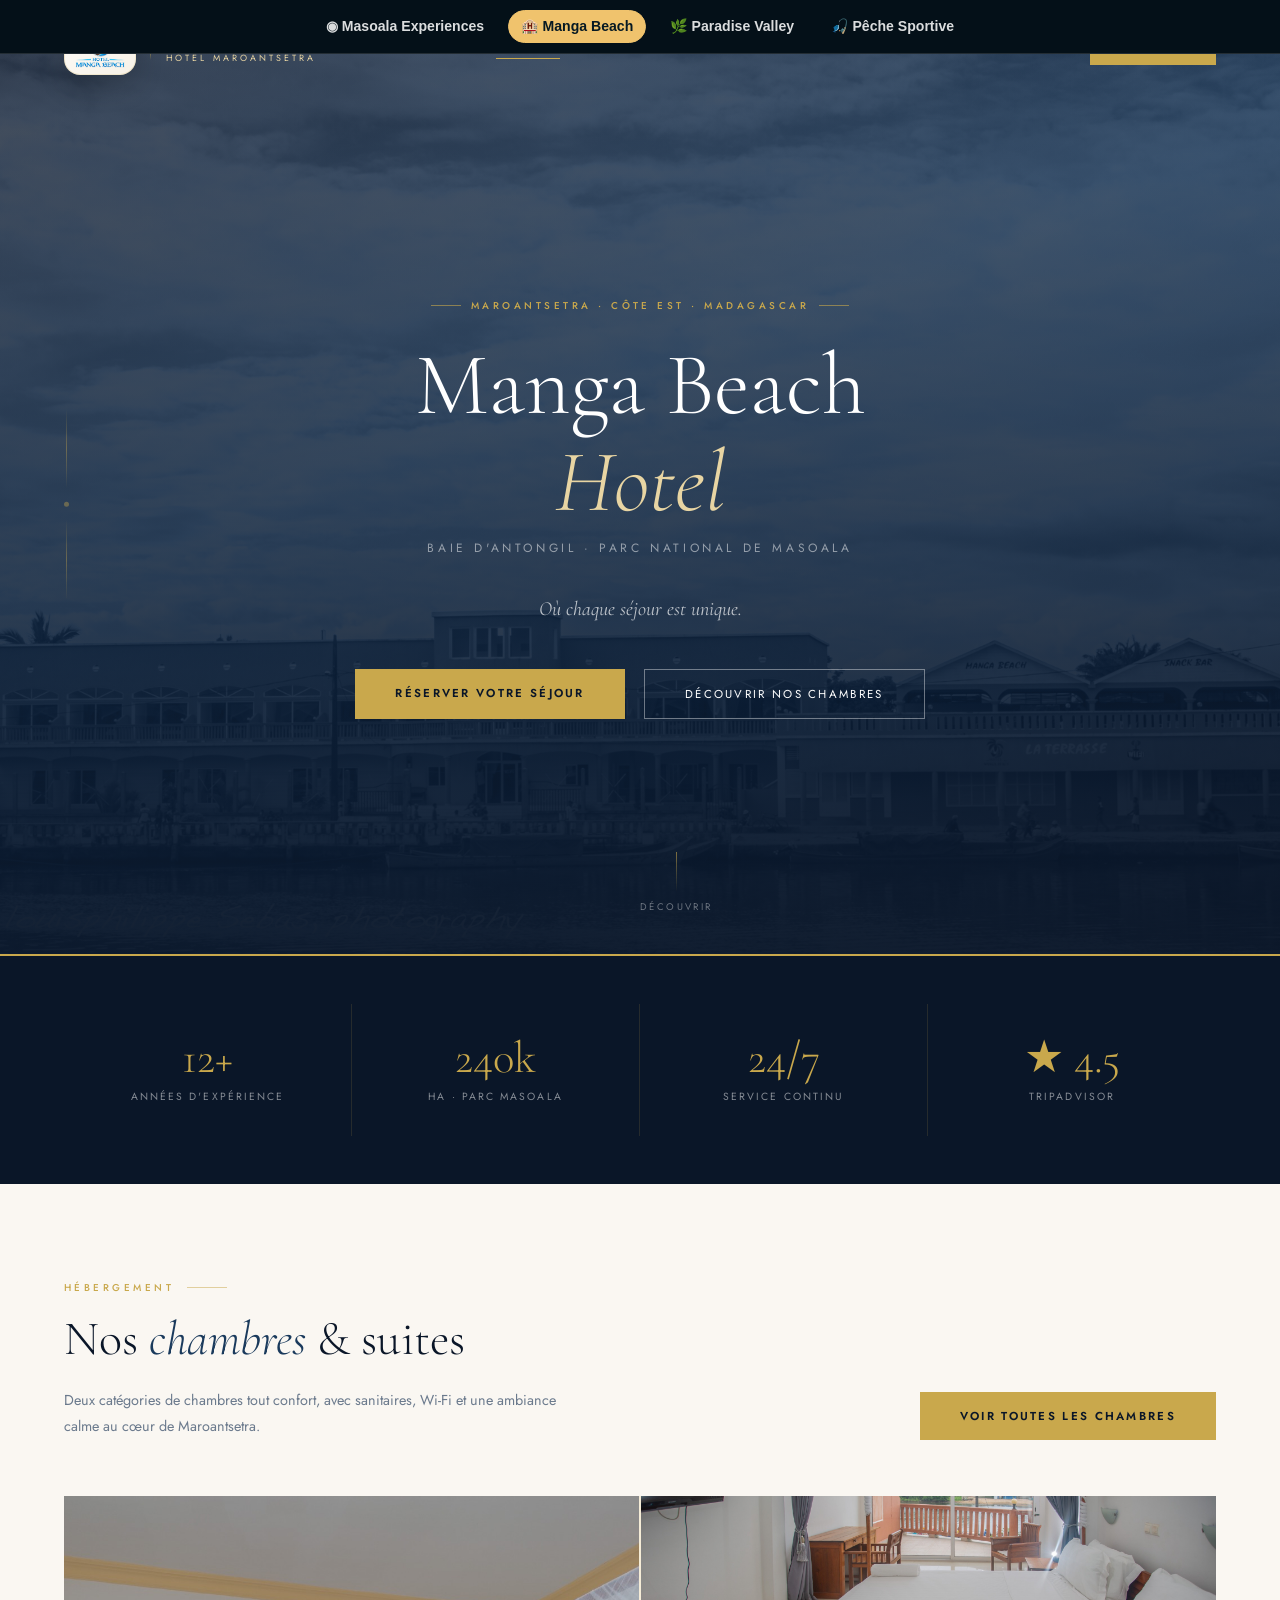
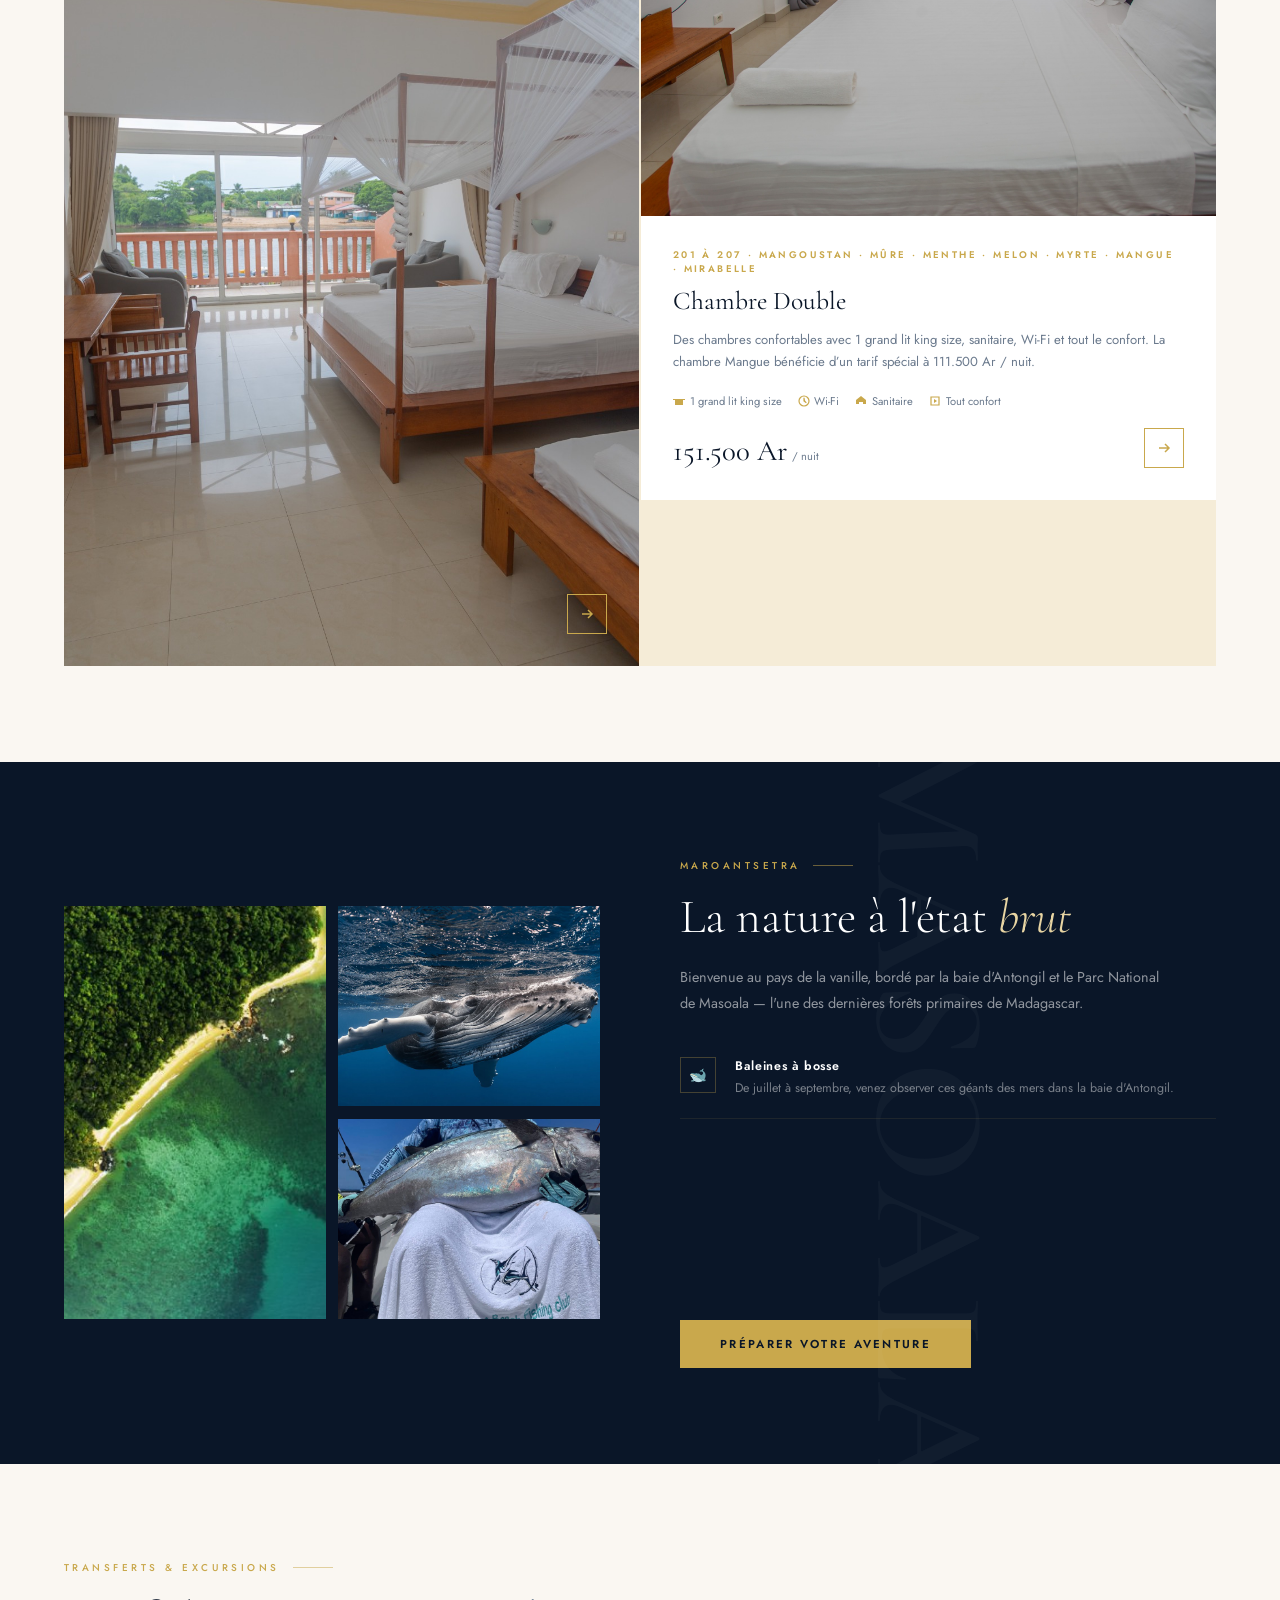
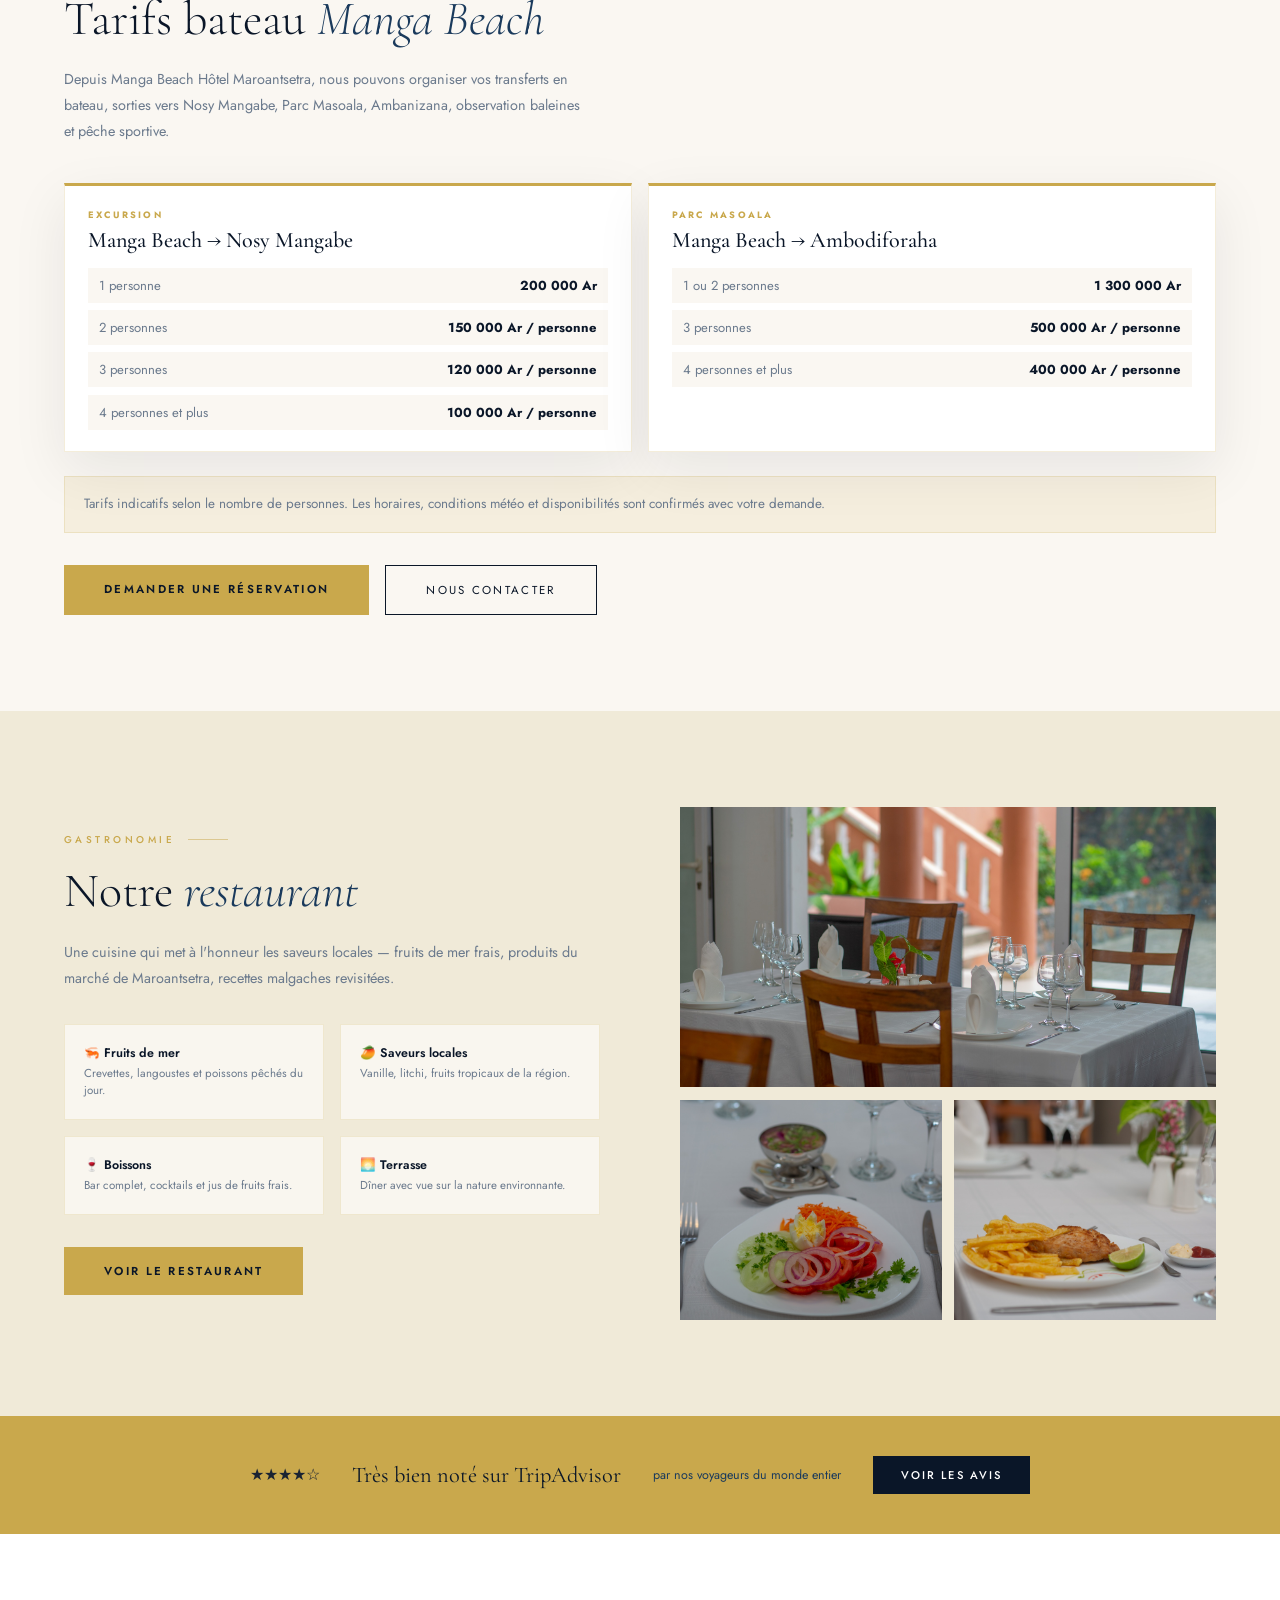
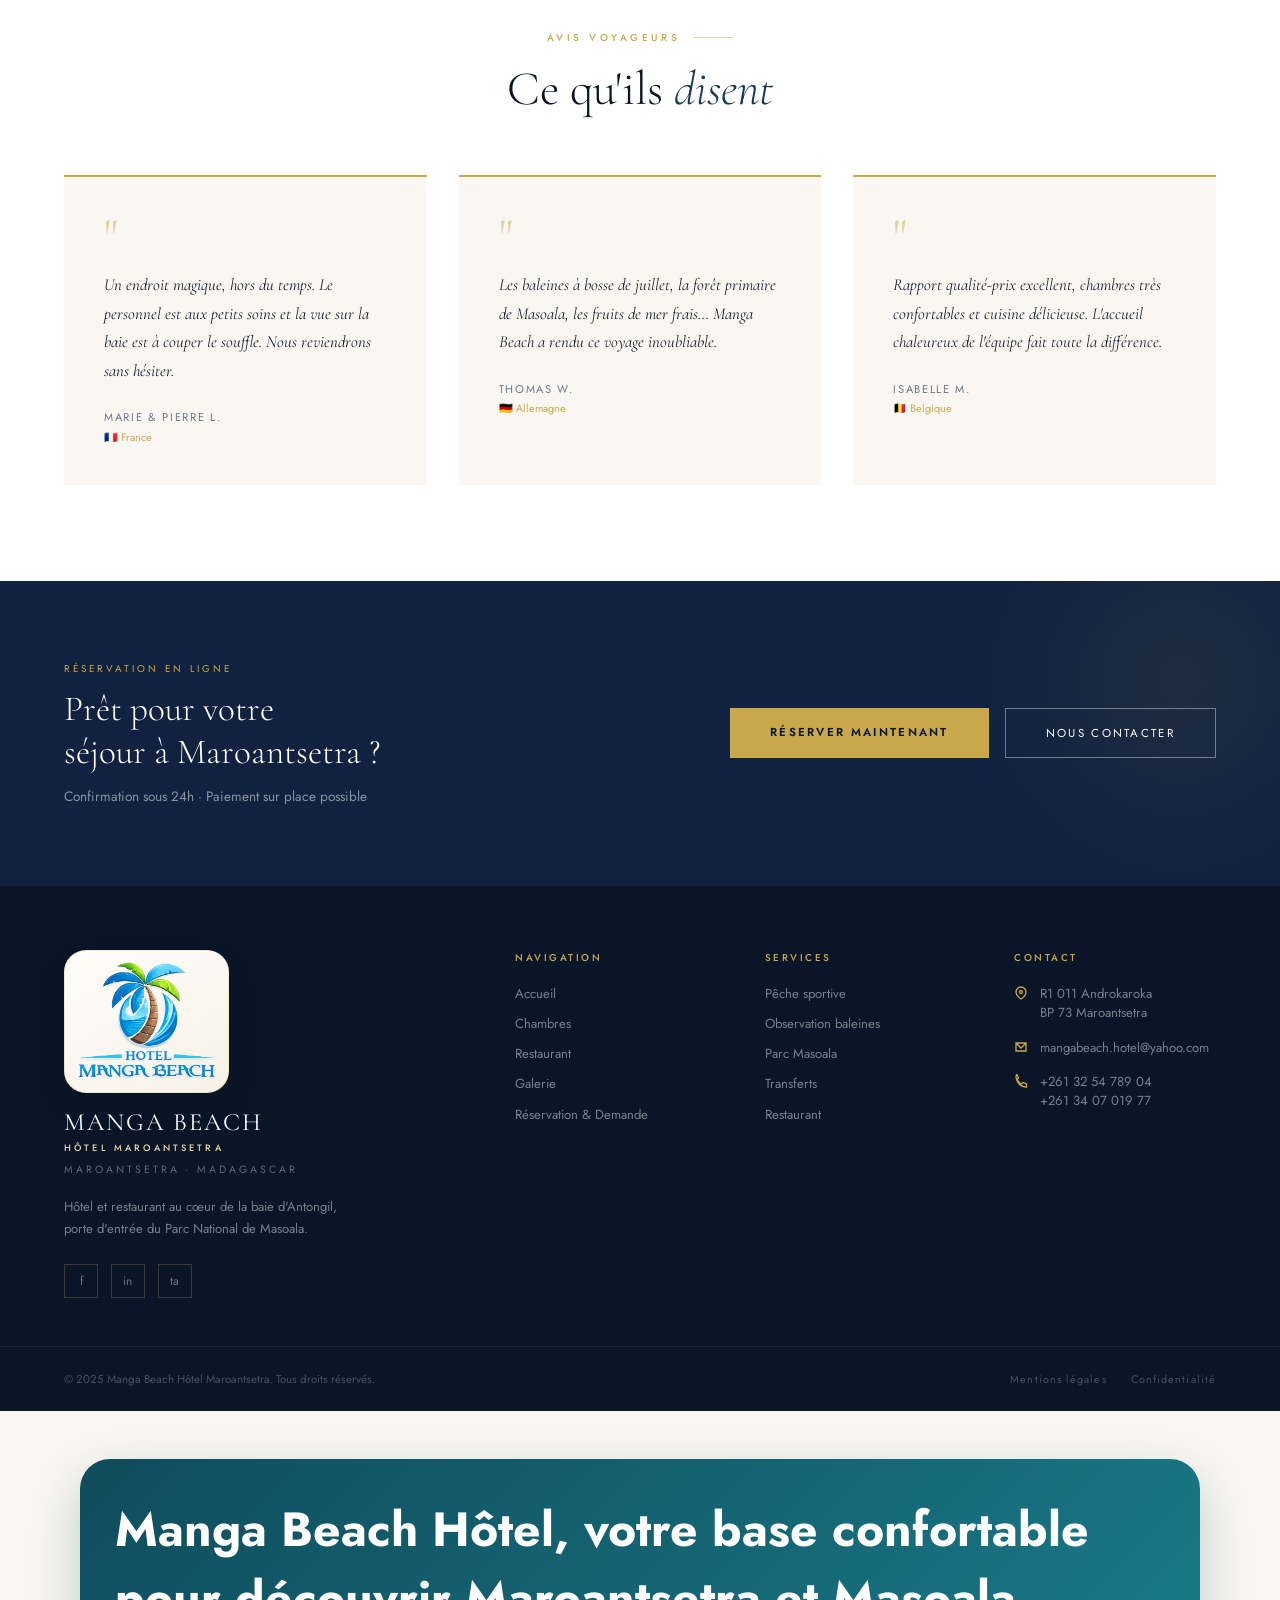
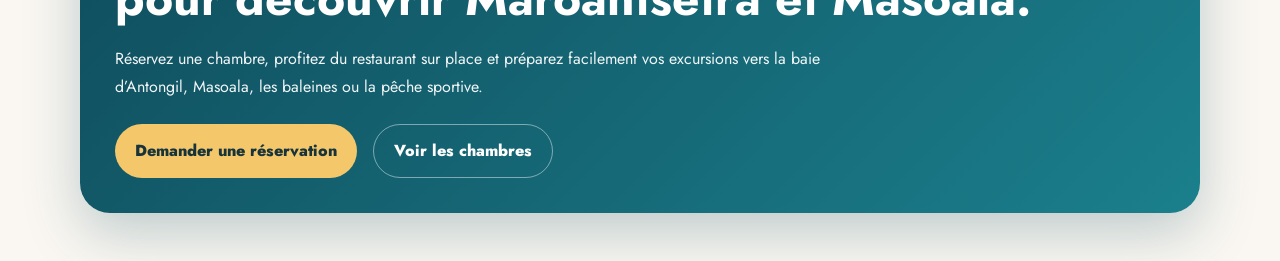
==== commit 1bf85f04: "Add files via upload" ====
--- a/index.html
+++ b/index.html
@@ -564,9 +564,9 @@
 }
 
 </style>
-<meta content="Manga Beach Hôtel Maroantsetra vous accueille au cœur de la baie d’Antongil : chambres confortables, restaurant, séjours Masoala, transferts et excursions." name="description"/><meta content="Manga Beach Hôtel, hôtel Maroantsetra, restaurant Maroantsetra, Masoala, baie d'Antongil, Madagascar" name="keywords"/><meta content="index, follow" name="robots"/><meta content="Manga Beach Hôtel Maroantsetra | Hôtel, restaurant &amp; porte d’entrée vers Masoala" property="og:title"/><meta content="Manga Beach Hôtel Maroantsetra vous accueille au cœur de la baie d’Antongil : chambres confortables, restaurant, séjours Masoala, transferts et excursions." property="og:description"/><meta content="website" property="og:type"/>  <link rel="icon" href="favicon.ico">
-  <link rel="apple-touch-icon" href="assets/manga-beach-icon-512.png">
-  <meta property="og:image" content="assets/manga-beach-logo.png">
+<meta content="Manga Beach Hôtel Maroantsetra vous accueille au cœur de la baie d’Antongil : chambres confortables, restaurant, séjours Masoala, transferts et excursions." name="description"/><meta content="Manga Beach Hôtel, hôtel Maroantsetra, restaurant Maroantsetra, Masoala, baie d'Antongil, Madagascar" name="keywords"/><meta content="index, follow" name="robots"/><meta content="Manga Beach Hôtel Maroantsetra | Hôtel, restaurant &amp; porte d’entrée vers Masoala" property="og:title"/><meta content="Manga Beach Hôtel Maroantsetra vous accueille au cœur de la baie d’Antongil : chambres confortables, restaurant, séjours Masoala, transferts et excursions." property="og:description"/><meta content="website" property="og:type"/>  <link rel="icon" href="favicon.ico?v=logo-20260605">
+  <link rel="apple-touch-icon" href="assets/manga-beach-icon-512.png?v=logo-20260605">
+  <meta property="og:image" content="assets/manga-beach-logo.png?v=logo-20260605">
 </head>
 <body>
 
@@ -591,7 +591,7 @@
 <!-- NAV -->
 <nav id="navbar">
 <a class="nav-logo" href="index.html">
-<img class="manga-clean-nav-logo" src="assets/manga-beach-logo-nav.webp" alt="Logo Manga Beach Hôtel"><div class="nav-logo-text">
+<img class="manga-clean-nav-logo" src="assets/manga-beach-logo-nav.webp?v=logo-20260605" alt="Logo Manga Beach Hôtel"><div class="nav-logo-text">
 <strong>Manga Beach</strong>
 <span>Hôtel Maroantsetra</span>
 </div>
@@ -884,7 +884,7 @@
 <footer>
 <div class="ft-top">
 <div class="ft-brand">
-<img class="manga-clean-footer-logo" src="assets/manga-beach-logo-footer.webp" alt="Logo Manga Beach Hôtel">
+<img class="manga-clean-footer-logo" src="assets/manga-beach-logo-footer.webp?v=logo-20260605" alt="Logo Manga Beach Hôtel">
 <div class="ft-brand-name">Manga Beach<span>Hôtel Maroantsetra</span></div>
 <div class="ft-brand-loc">Maroantsetra · Madagascar</div>
 <p class="ft-brand-desc">Hôtel et restaurant au cœur de la baie d'Antongil, porte d'entrée du Parc National de Masoala.</p>
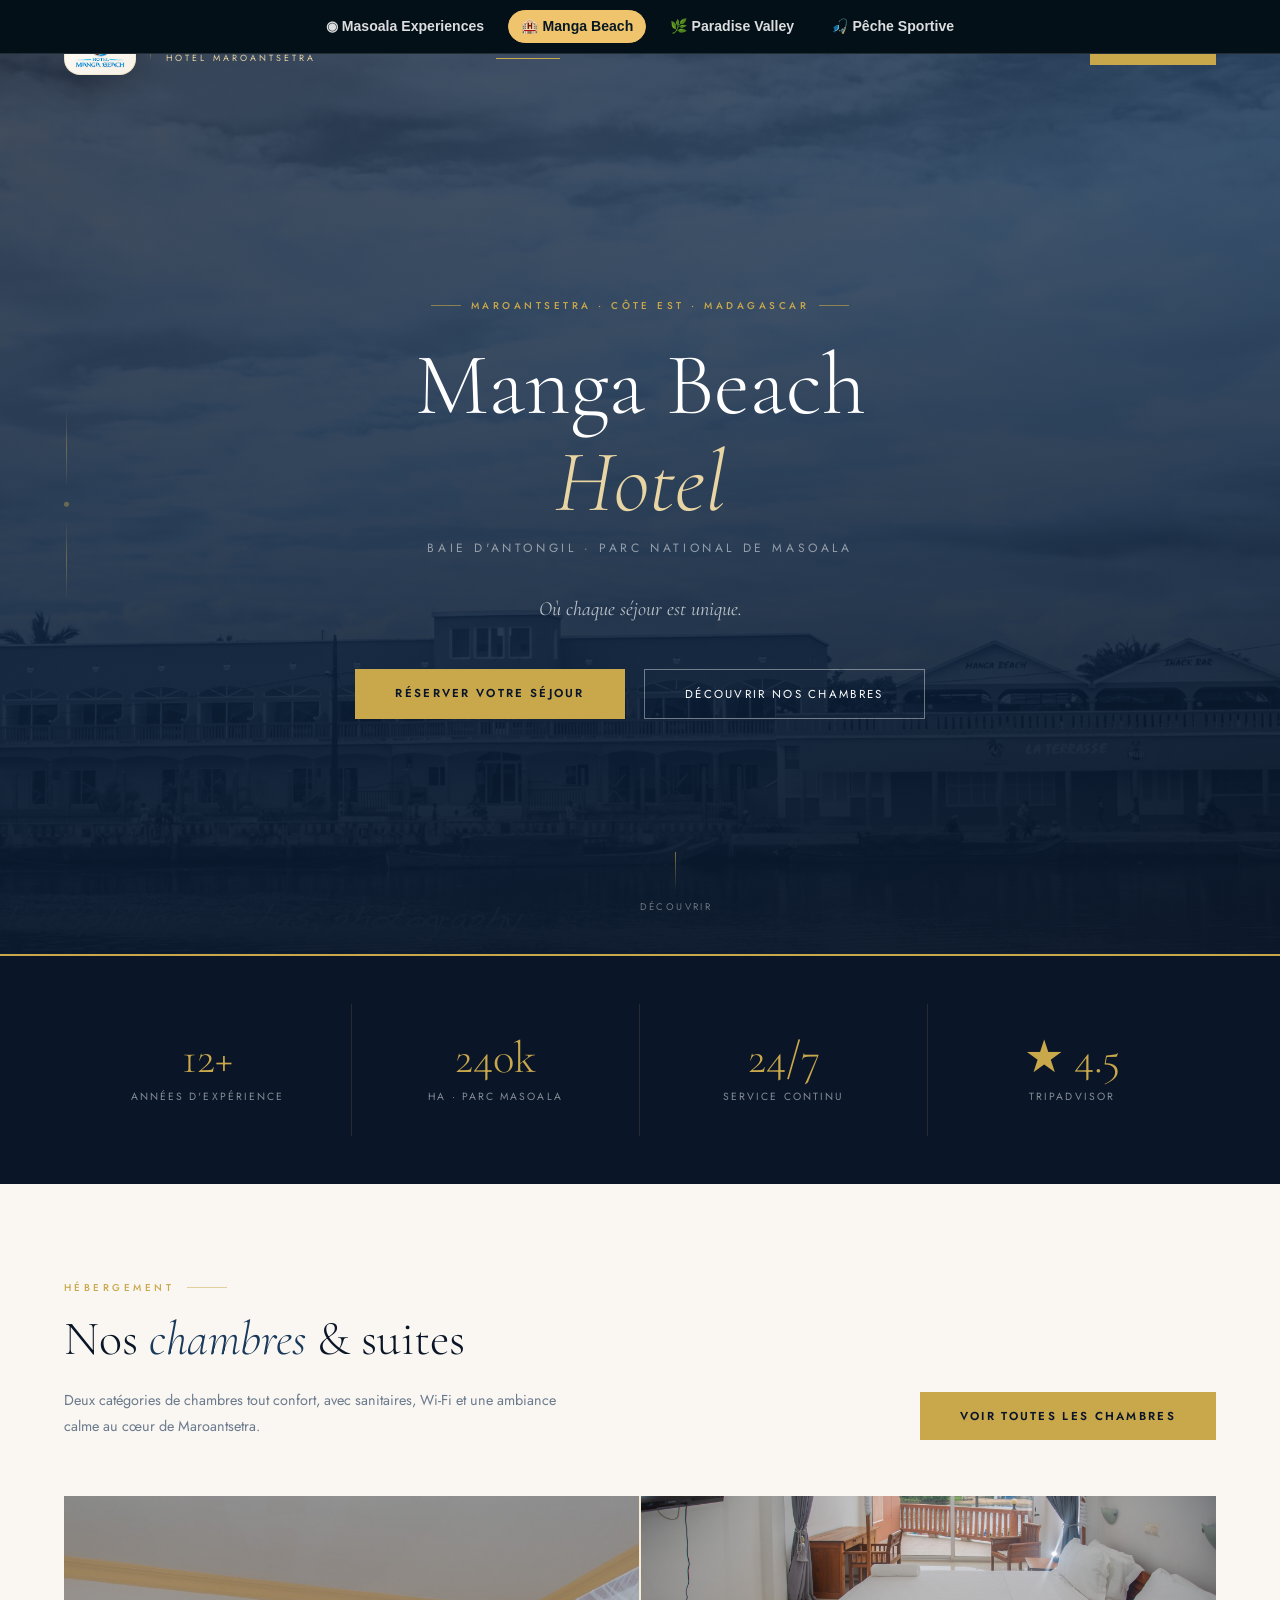
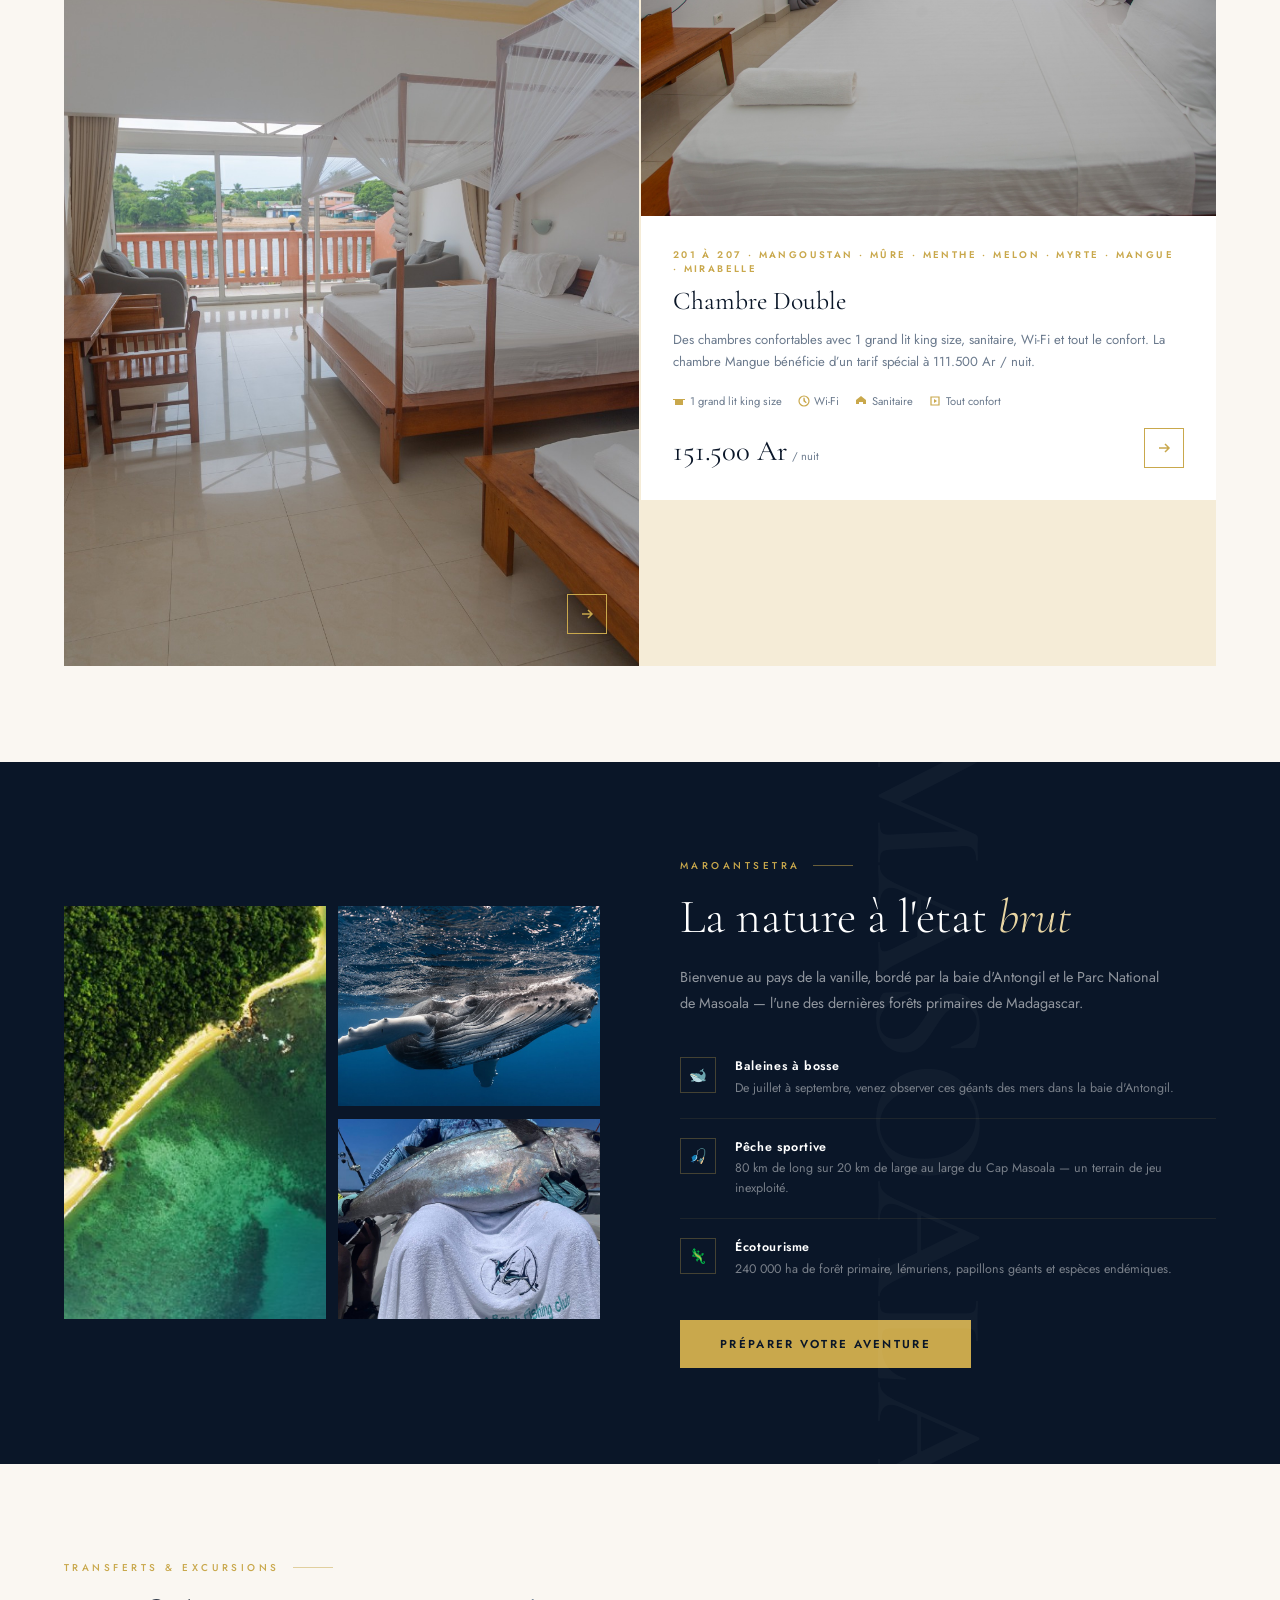
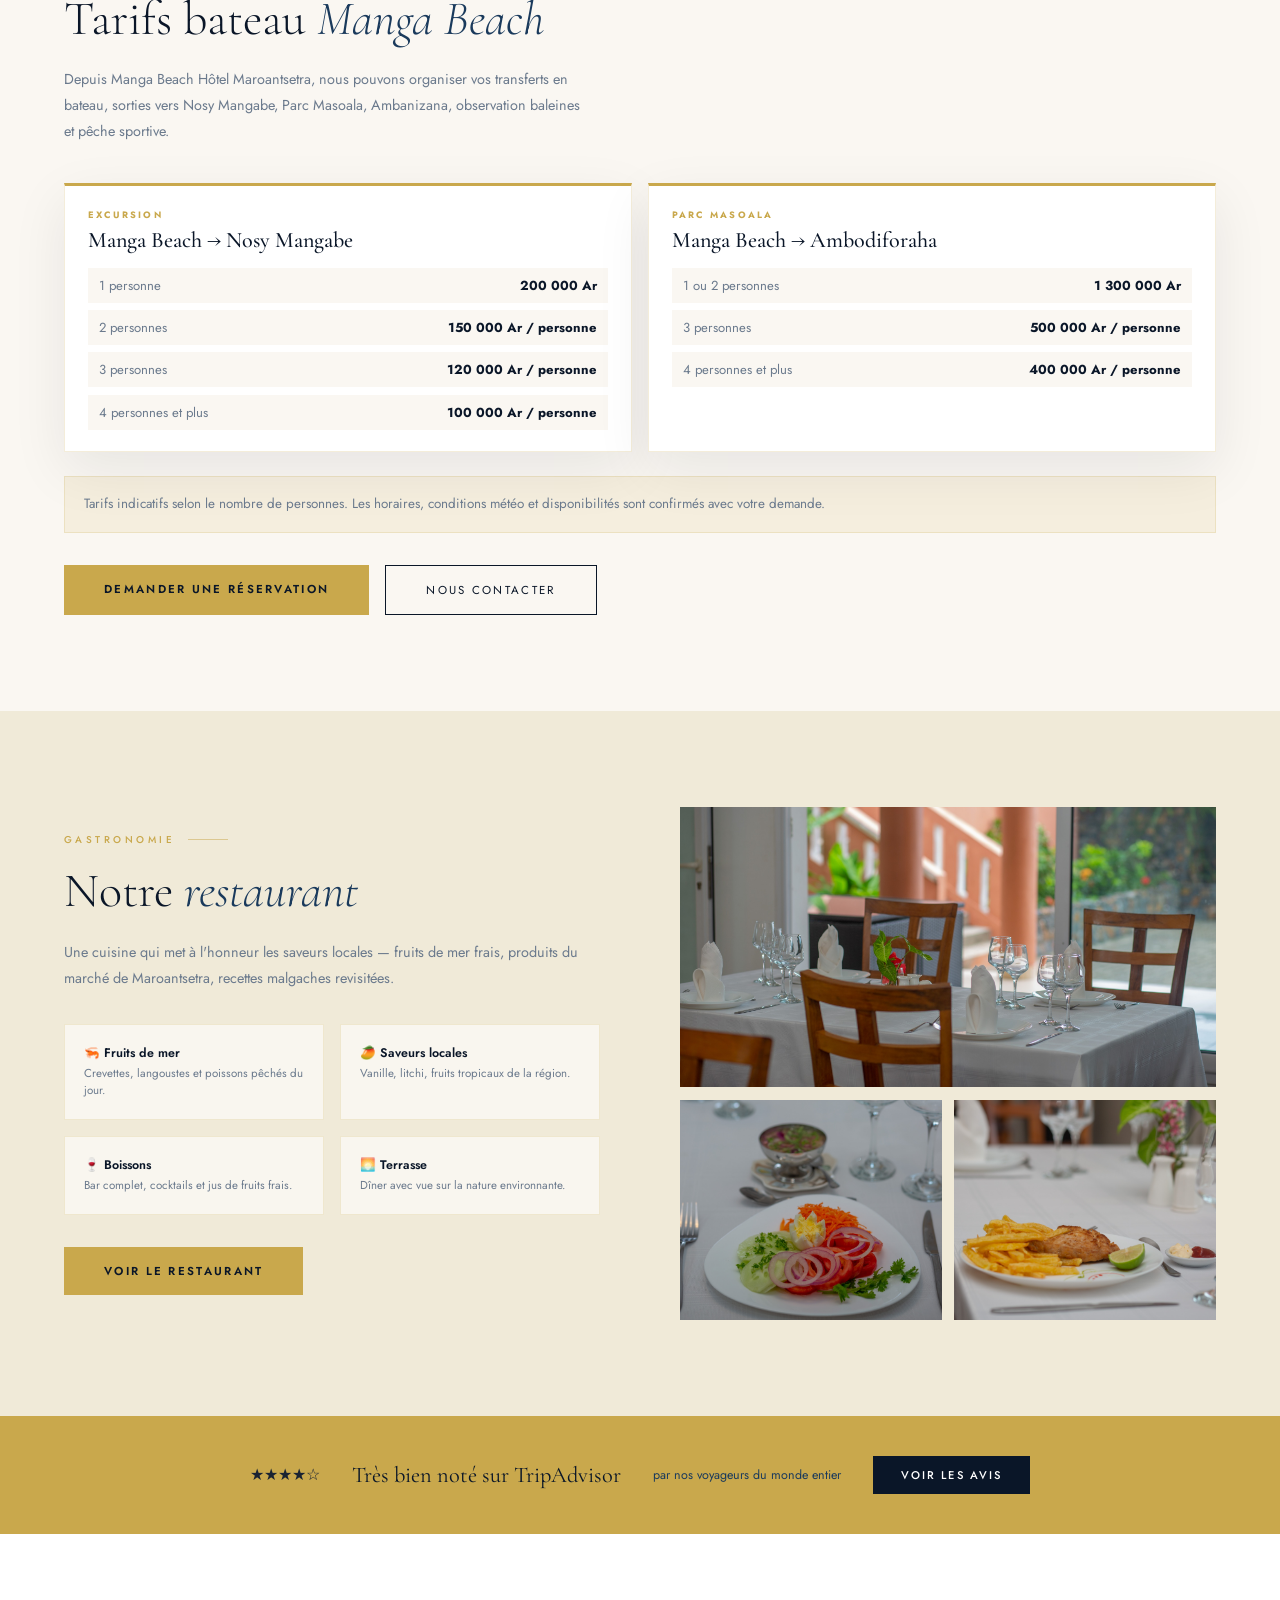
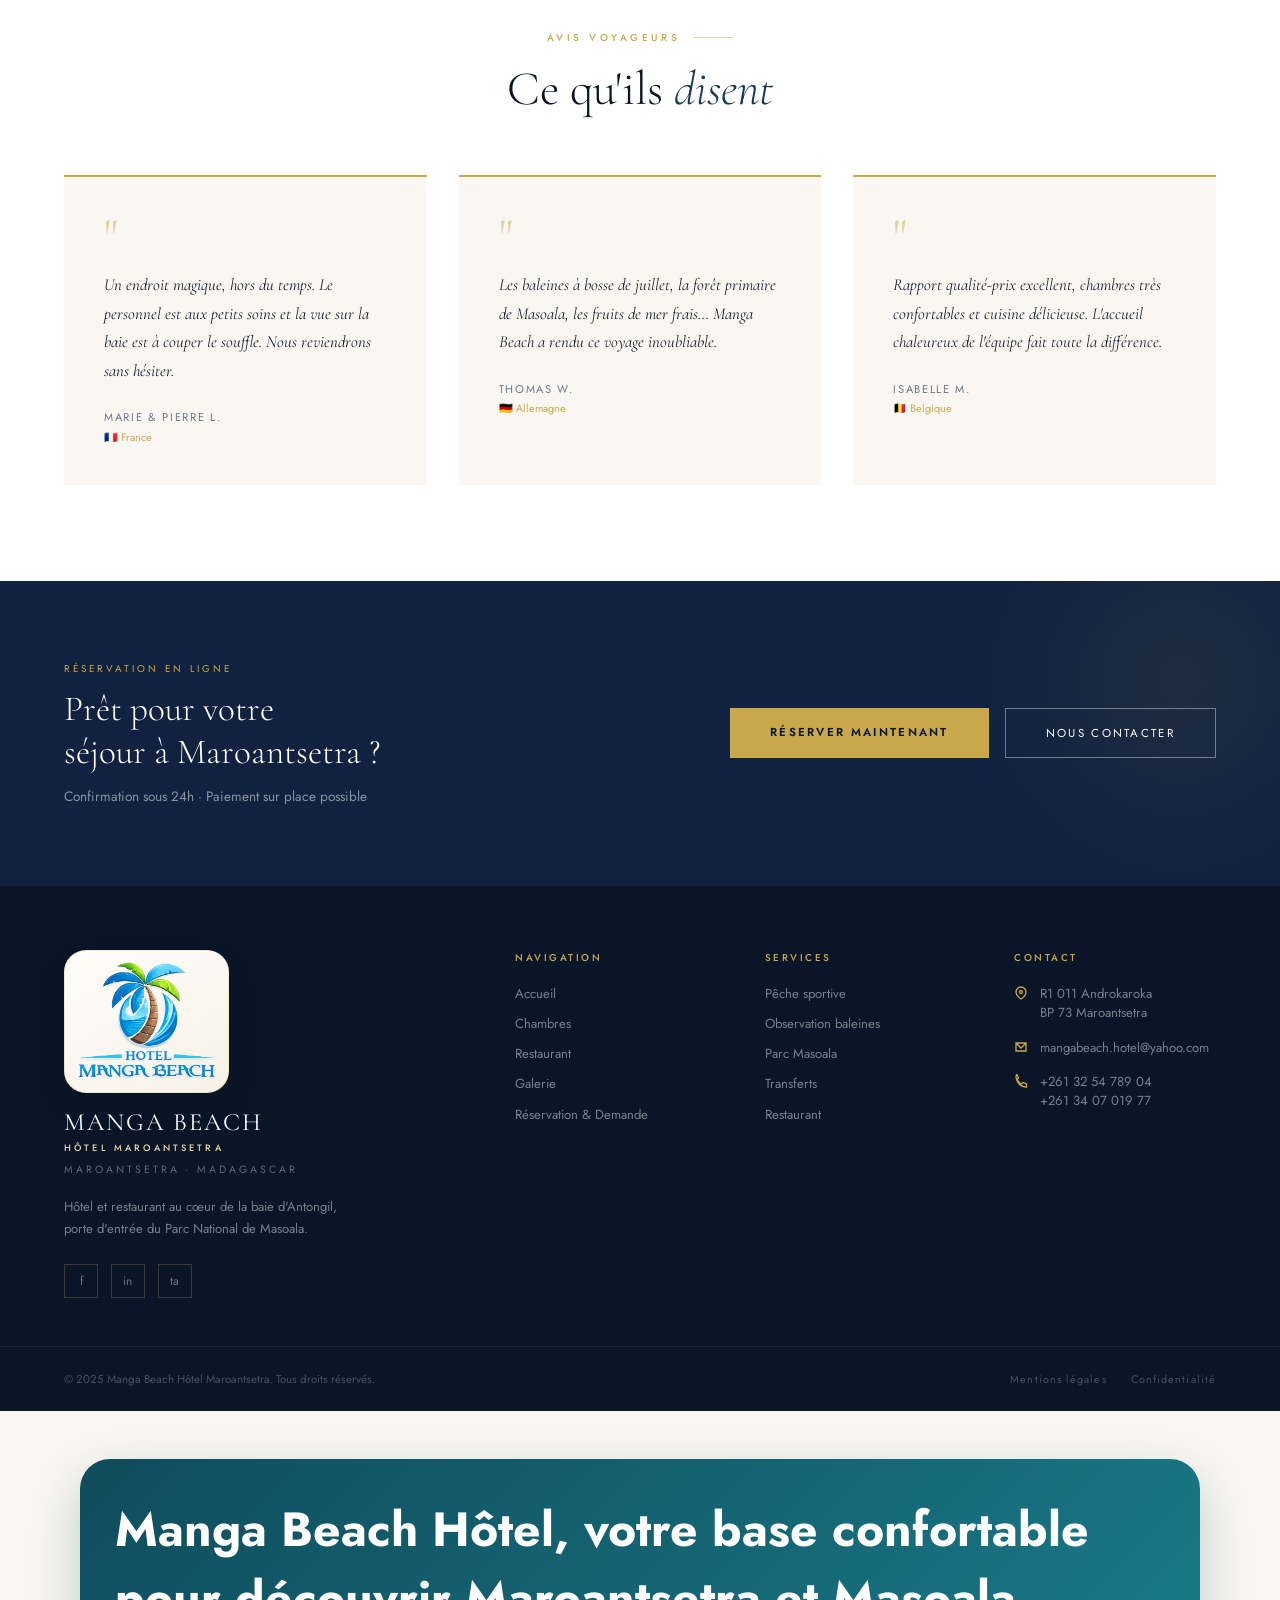
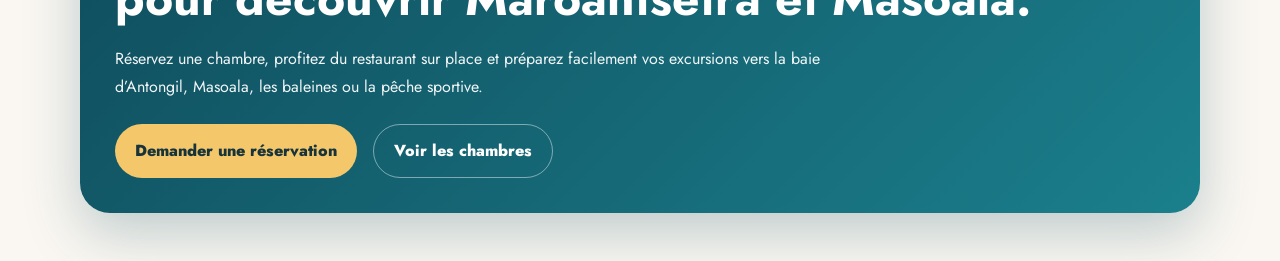
==== commit ac18d1e9: "Add files via upload" ====
--- a/index.html
+++ b/index.html
@@ -564,9 +564,13 @@
 }
 
 </style>
-<meta content="Manga Beach Hôtel Maroantsetra vous accueille au cœur de la baie d’Antongil : chambres confortables, restaurant, séjours Masoala, transferts et excursions." name="description"/><meta content="Manga Beach Hôtel, hôtel Maroantsetra, restaurant Maroantsetra, Masoala, baie d'Antongil, Madagascar" name="keywords"/><meta content="index, follow" name="robots"/><meta content="Manga Beach Hôtel Maroantsetra | Hôtel, restaurant &amp; porte d’entrée vers Masoala" property="og:title"/><meta content="Manga Beach Hôtel Maroantsetra vous accueille au cœur de la baie d’Antongil : chambres confortables, restaurant, séjours Masoala, transferts et excursions." property="og:description"/><meta content="website" property="og:type"/>  <link rel="icon" href="favicon.ico?v=logo-20260605">
+<meta content="Manga Beach Hôtel Maroantsetra vous accueille au cœur de la baie d’Antongil : chambres confortables, restaurant, séjours Masoala, transferts et excursions." name="description"/><meta content="Manga Beach Hôtel, hôtel Maroantsetra, restaurant Maroantsetra, Masoala, baie d'Antongil, Madagascar" name="keywords"/><meta content="index, follow" name="robots"/><meta content="Manga Beach Hôtel Maroantsetra | Hôtel, restaurant &amp; porte d’entrée vers Masoala" property="og:title"/><meta content="Manga Beach Hôtel Maroantsetra vous accueille au cœur de la baie d’Antongil : chambres confortables, restaurant, séjours Masoala, transferts et excursions." property="og:description"/>  <link rel="icon" href="favicon.ico?v=logo-20260605">
   <link rel="apple-touch-icon" href="assets/manga-beach-icon-512.png?v=logo-20260605">
-  <meta property="og:image" content="assets/manga-beach-logo.png?v=logo-20260605">
+<link rel="canonical" href="https://mangabeach-madagascar.mg/"/>
+<meta property="og:type" content="website"/><meta property="og:url" content="https://mangabeach-madagascar.mg/"/><meta property="og:site_name" content="Manga Beach Hôtel"/><meta property="og:locale" content="fr_FR"/>
+<meta property="og:image" content="https://mangabeach-madagascar.mg/assets/hero.jpg"/><meta property="og:image:alt" content="Accueil — Manga Beach Hôtel Maroantsetra"/>
+<meta name="twitter:card" content="summary_large_image"/><meta name="twitter:title" content="Manga Beach Hôtel Maroantsetra | Hôtel, restaurant &amp; porte d’entrée vers Masoala"/><meta name="twitter:description" content="Manga Beach Hôtel Maroantsetra vous accueille au cœur de la baie d’Antongil : chambres confortables, restaurant, séjours Masoala, transferts et excursions."/><meta name="twitter:image" content="https://mangabeach-madagascar.mg/assets/hero.jpg"/>
+<script type="application/ld+json">{"@context": "https://schema.org", "@graph": [{"@type": "WebSite", "@id": "https://mangabeach-madagascar.mg/#website", "url": "https://mangabeach-madagascar.mg/", "name": "Manga Beach Hôtel", "inLanguage": "fr", "publisher": {"@id": "https://mangabeach-madagascar.mg/#hotel"}}, {"@type": ["Hotel", "LodgingBusiness"], "@id": "https://mangabeach-madagascar.mg/#hotel", "name": "Manga Beach Hôtel", "url": "https://mangabeach-madagascar.mg/", "image": "https://mangabeach-madagascar.mg/assets/hero.jpg", "logo": "https://mangabeach-madagascar.mg/assets/manga-beach-logo.png", "telephone": ["+261325478904", "+261340701977"], "email": "mangabeach.hotel@yahoo.com", "address": {"@type": "PostalAddress", "addressLocality": "Maroantsetra", "addressRegion": "Analanjirofo", "addressCountry": "MG"}, "areaServed": "Baie d'Antongil, Masoala", "servesCuisine": "Malgache, fruits de mer", "inLanguage": "fr", "sameAs": ["https://www.tripadvisor.com/Hotel_Review-g298272-d8656412-Reviews-Manga_Beach_Hotel-Maroantsetra_Toamasina_Province.html"]}, {"@type": "WebPage", "@id": "https://mangabeach-madagascar.mg/#webpage", "url": "https://mangabeach-madagascar.mg/", "name": "Manga Beach Hôtel Maroantsetra | Hôtel, restaurant & porte d’entrée vers Masoala", "description": "Manga Beach Hôtel Maroantsetra vous accueille au cœur de la baie d’Antongil : chambres confortables, restaurant, séjours Masoala, transferts et excursions.", "isPartOf": {"@id": "https://mangabeach-madagascar.mg/#website"}, "about": {"@id": "https://mangabeach-madagascar.mg/#hotel"}, "primaryImageOfPage": "https://mangabeach-madagascar.mg/assets/hero.jpg", "inLanguage": "fr"}]}</script>
 </head>
 <body>
 
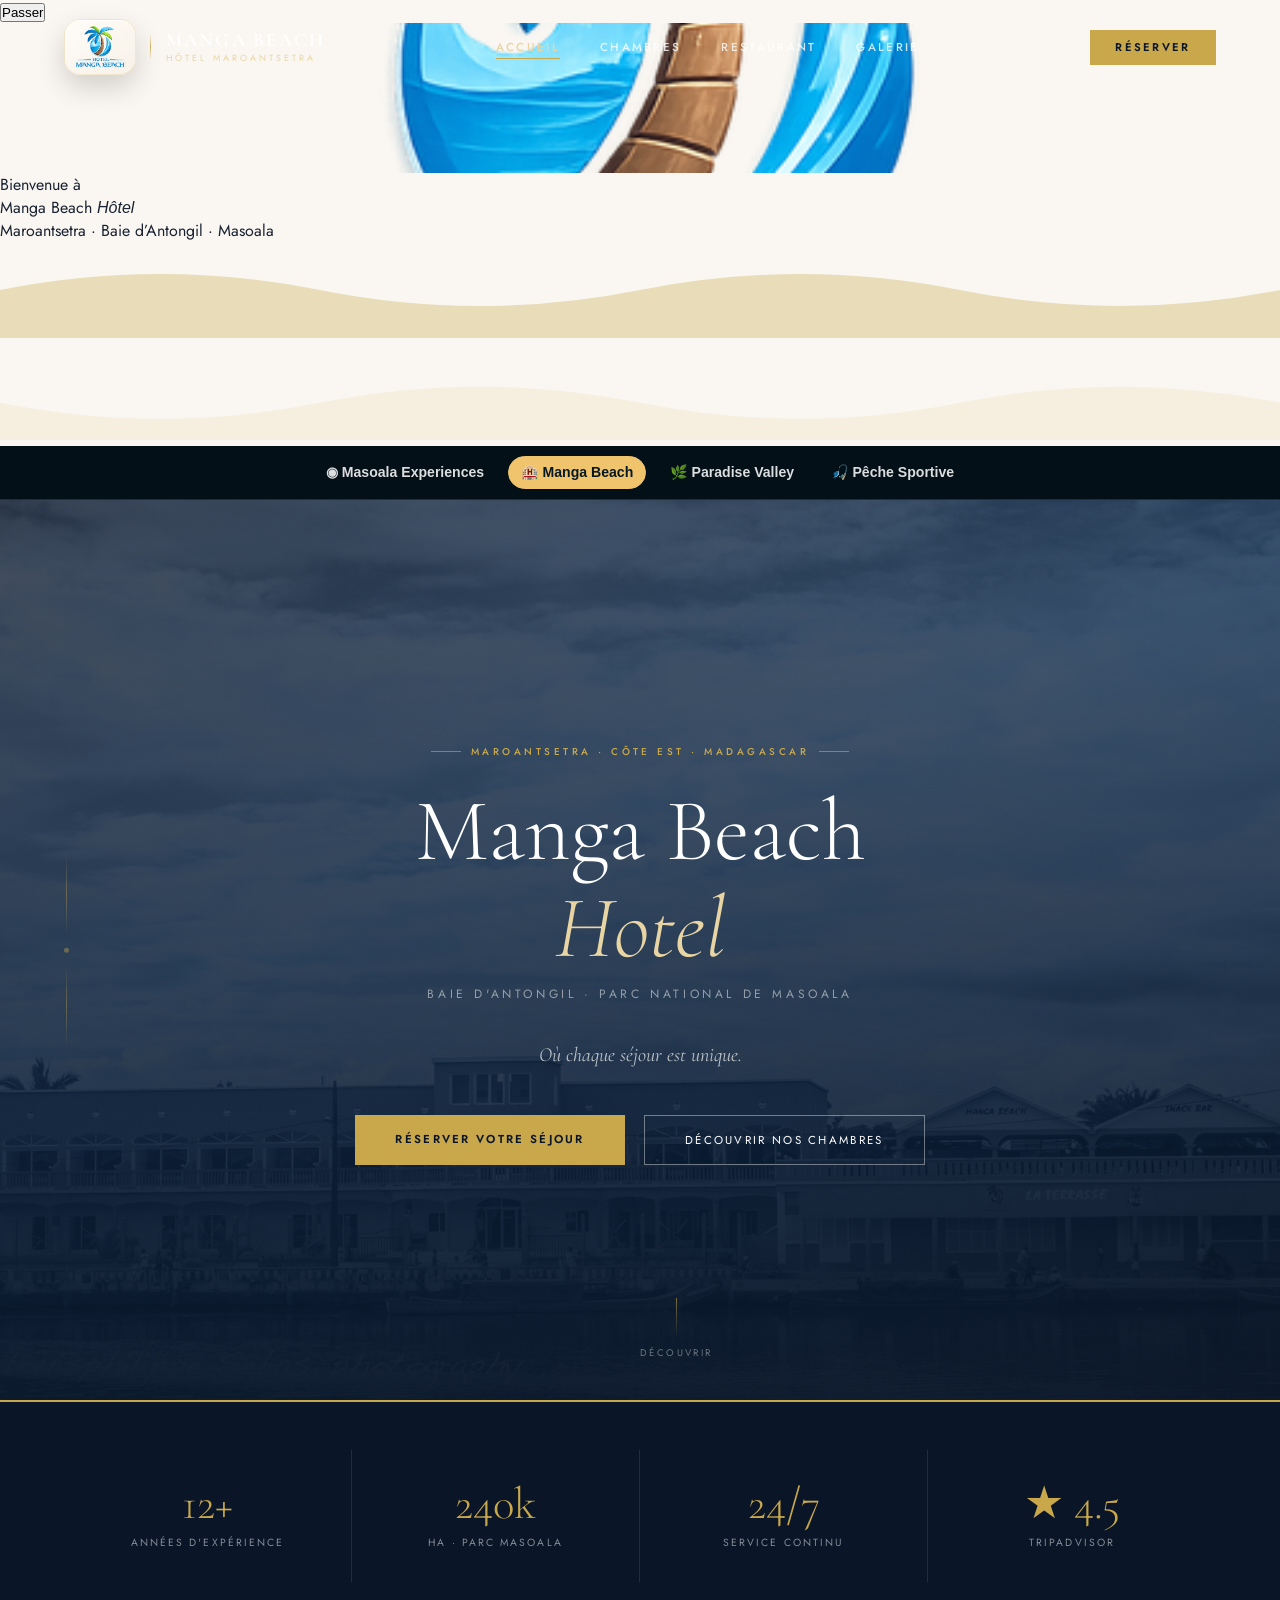
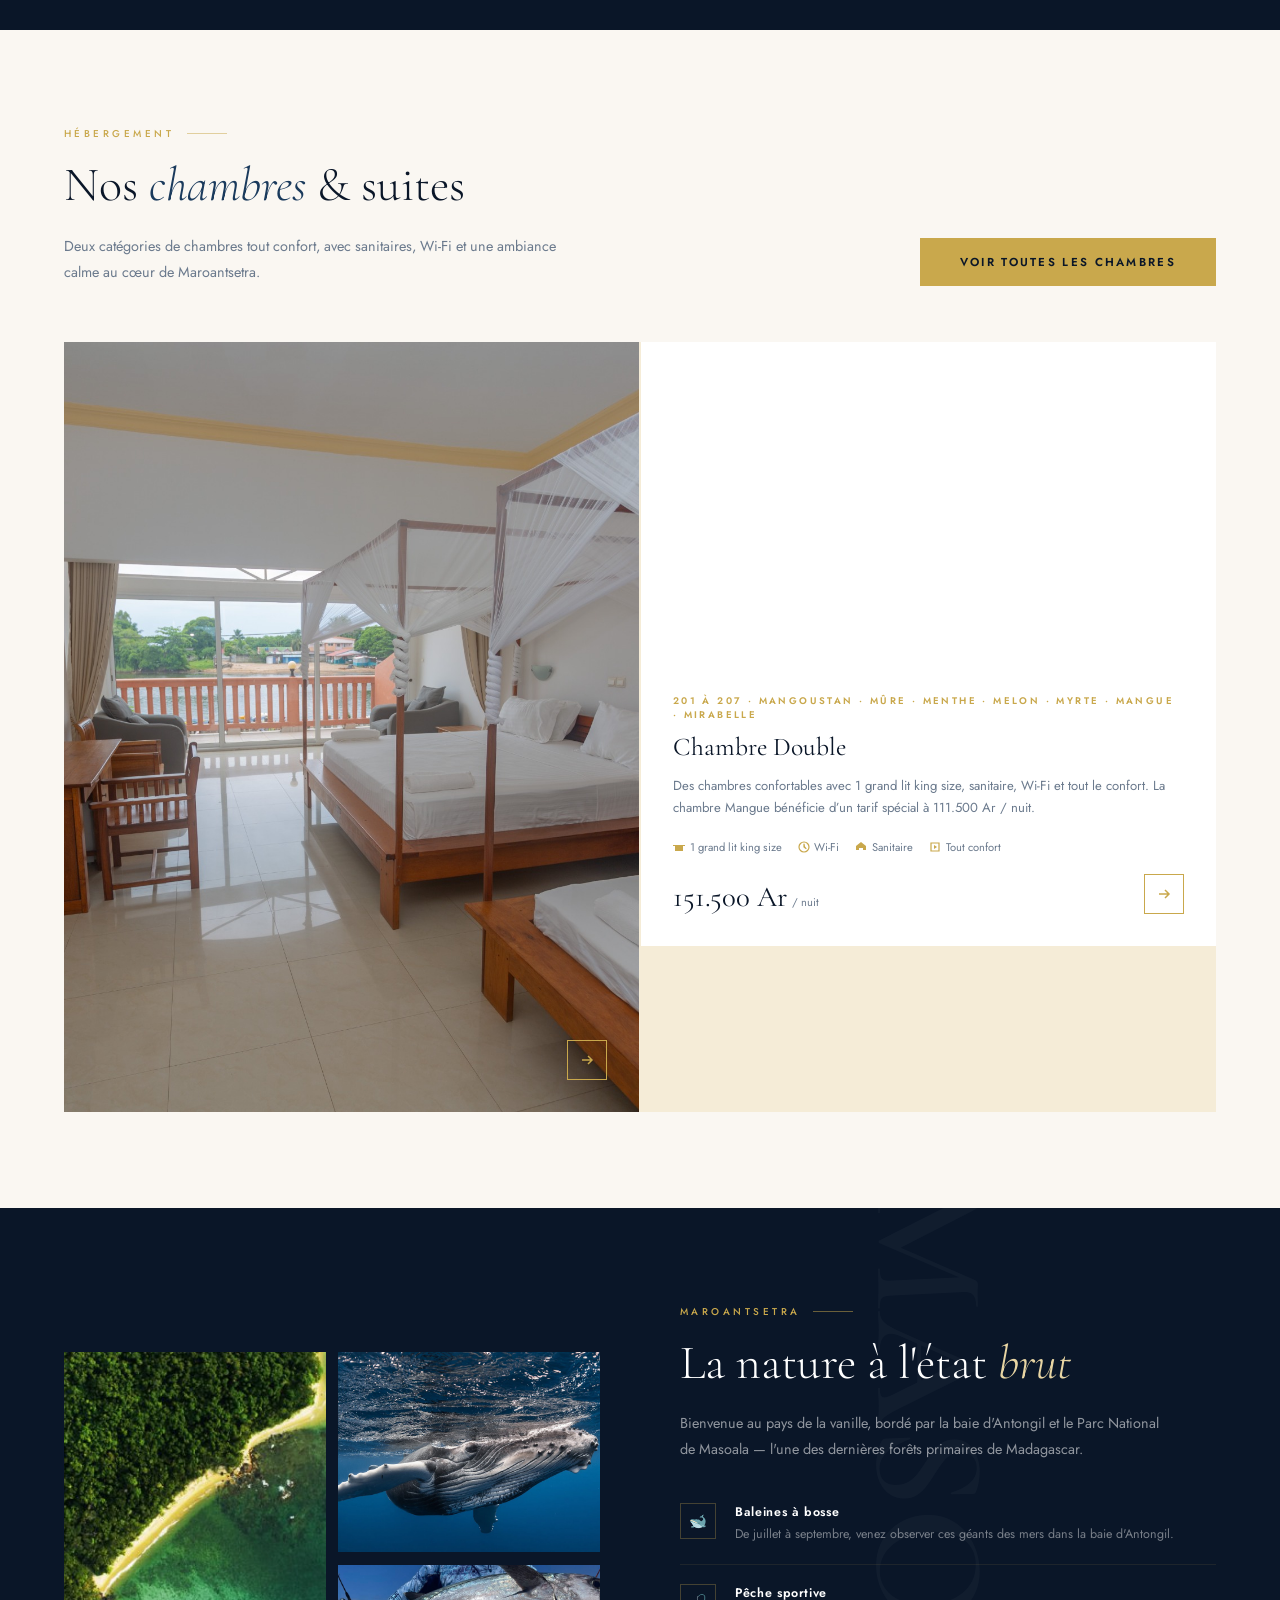
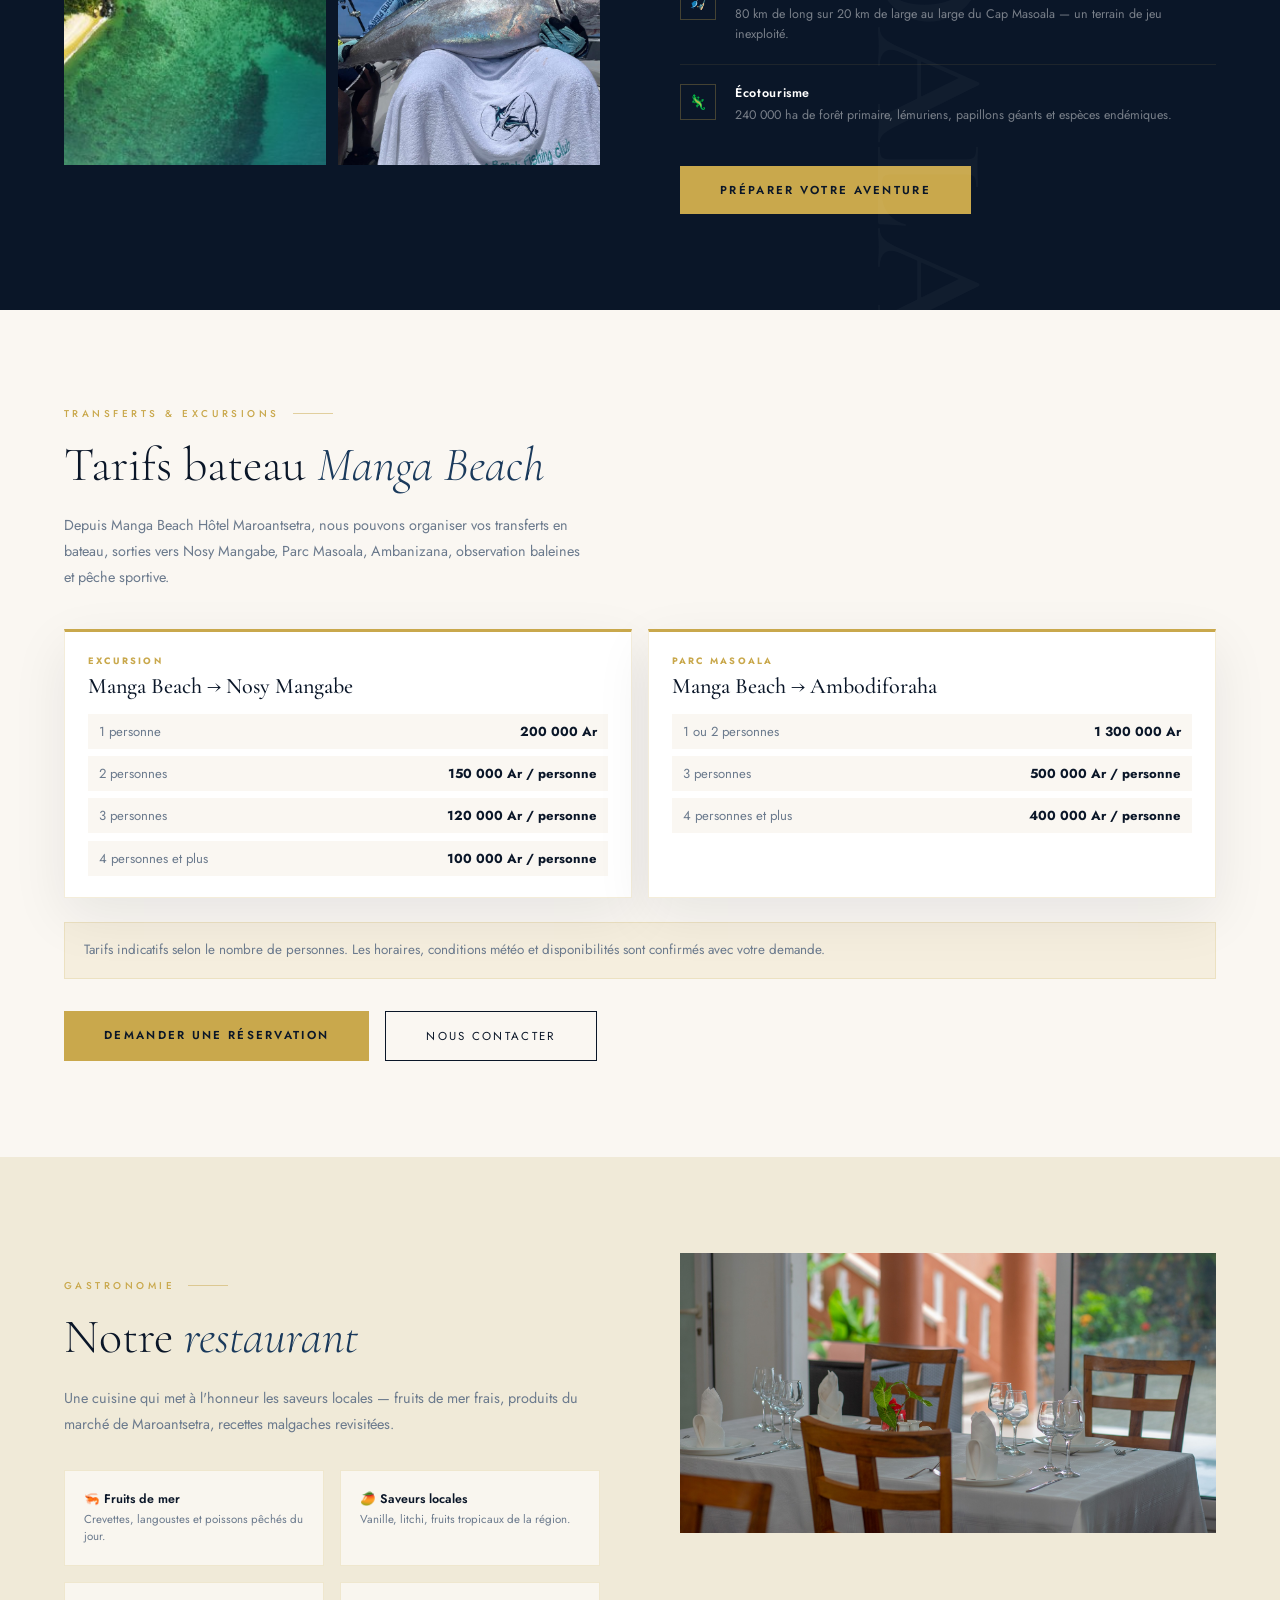
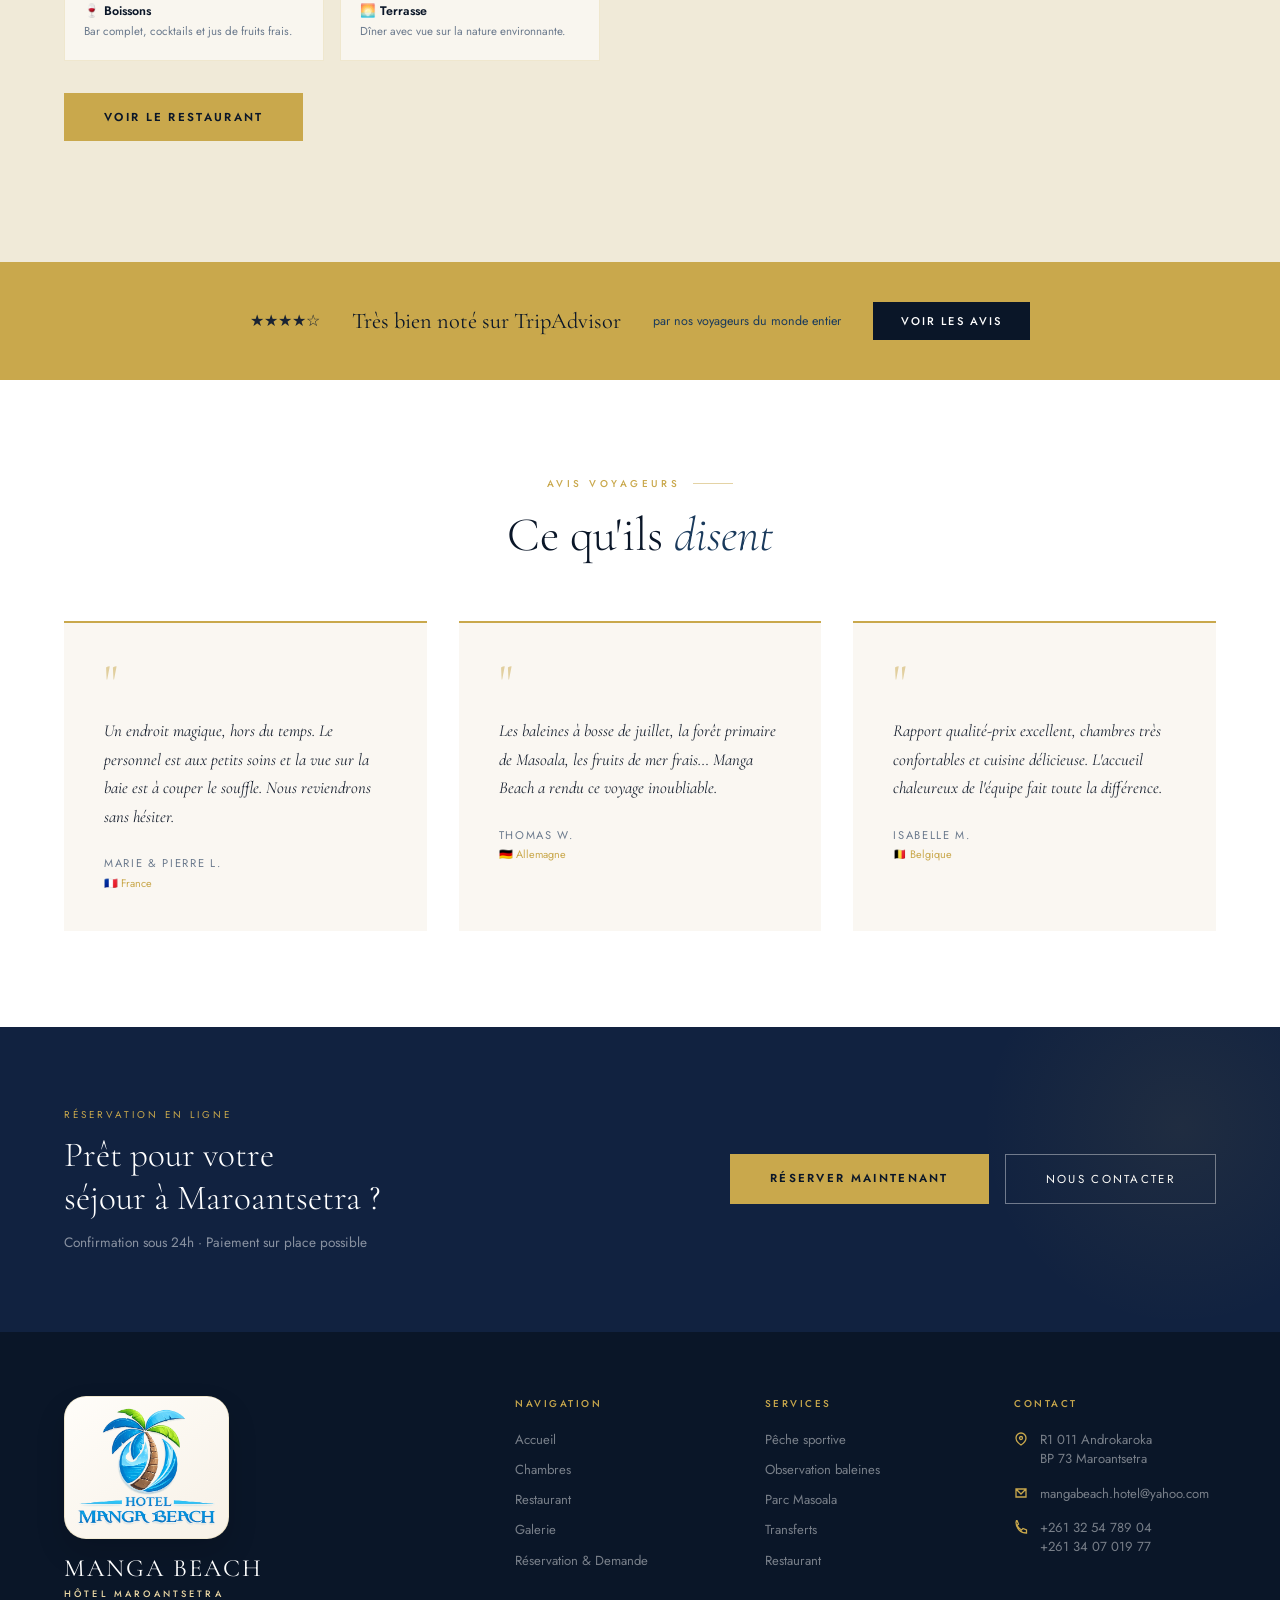
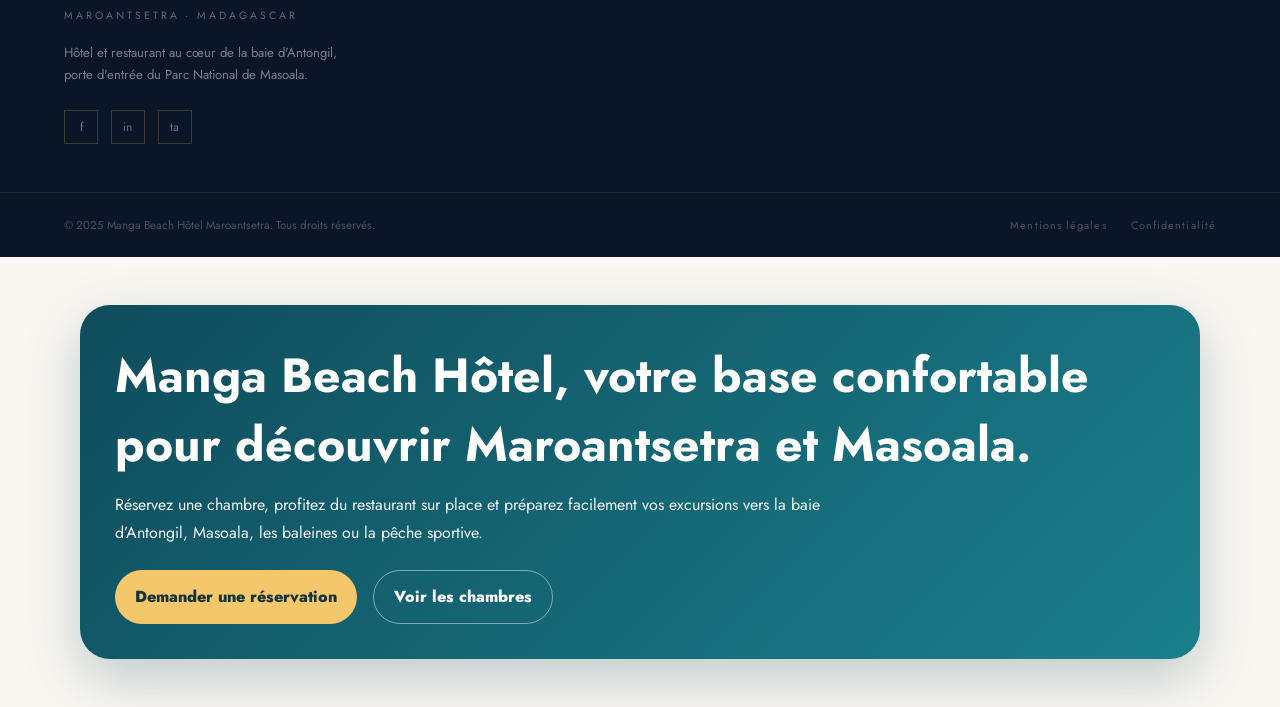
==== commit f5110bd8: "Add files via upload" ====
--- a/index.html
+++ b/index.html
@@ -571,8 +571,22 @@
 <meta property="og:image" content="https://mangabeach-madagascar.mg/assets/hero.jpg"/><meta property="og:image:alt" content="Accueil — Manga Beach Hôtel Maroantsetra"/>
 <meta name="twitter:card" content="summary_large_image"/><meta name="twitter:title" content="Manga Beach Hôtel Maroantsetra | Hôtel, restaurant &amp; porte d’entrée vers Masoala"/><meta name="twitter:description" content="Manga Beach Hôtel Maroantsetra vous accueille au cœur de la baie d’Antongil : chambres confortables, restaurant, séjours Masoala, transferts et excursions."/><meta name="twitter:image" content="https://mangabeach-madagascar.mg/assets/hero.jpg"/>
 <script type="application/ld+json">{"@context": "https://schema.org", "@graph": [{"@type": "WebSite", "@id": "https://mangabeach-madagascar.mg/#website", "url": "https://mangabeach-madagascar.mg/", "name": "Manga Beach Hôtel", "inLanguage": "fr", "publisher": {"@id": "https://mangabeach-madagascar.mg/#hotel"}}, {"@type": ["Hotel", "LodgingBusiness"], "@id": "https://mangabeach-madagascar.mg/#hotel", "name": "Manga Beach Hôtel", "url": "https://mangabeach-madagascar.mg/", "image": "https://mangabeach-madagascar.mg/assets/hero.jpg", "logo": "https://mangabeach-madagascar.mg/assets/manga-beach-logo.png", "telephone": ["+261325478904", "+261340701977"], "email": "mangabeach.hotel@yahoo.com", "address": {"@type": "PostalAddress", "addressLocality": "Maroantsetra", "addressRegion": "Analanjirofo", "addressCountry": "MG"}, "areaServed": "Baie d'Antongil, Masoala", "servesCuisine": "Malgache, fruits de mer", "inLanguage": "fr", "sameAs": ["https://www.tripadvisor.com/Hotel_Review-g298272-d8656412-Reviews-Manga_Beach_Hotel-Maroantsetra_Toamasina_Province.html"]}, {"@type": "WebPage", "@id": "https://mangabeach-madagascar.mg/#webpage", "url": "https://mangabeach-madagascar.mg/", "name": "Manga Beach Hôtel Maroantsetra | Hôtel, restaurant & porte d’entrée vers Masoala", "description": "Manga Beach Hôtel Maroantsetra vous accueille au cœur de la baie d’Antongil : chambres confortables, restaurant, séjours Masoala, transferts et excursions.", "isPartOf": {"@id": "https://mangabeach-madagascar.mg/#website"}, "about": {"@id": "https://mangabeach-madagascar.mg/#hotel"}, "primaryImageOfPage": "https://mangabeach-madagascar.mg/assets/hero.jpg", "inLanguage": "fr"}]}</script>
+<script>try{if(sessionStorage.getItem("wz_splash"))document.documentElement.classList.add("wz-skip")}catch(e){}</script>
+<link rel="stylesheet" href="assets/welcome.css?v=1"/>
 </head>
 <body>
+<div class="wz-splash" aria-hidden="true">
+<button class="wz-skip-btn" type="button">Passer</button>
+<div class="wz-inner">
+<img class="wz-logo" src="assets/manga-beach-logo-small.webp" alt="" width="150" height="150" decoding="async">
+<div class="wz-hello">Bienvenue à</div>
+<div class="wz-name">Manga Beach <em>Hôtel</em></div>
+<div class="wz-line"></div>
+<div class="wz-tag">Maroantsetra · Baie d’Antongil · Masoala</div>
+</div>
+<div class="wz-waves"><svg viewBox="0 0 1200 90" preserveAspectRatio="none"><path fill="#c9a84c" fill-opacity=".35" d="M0 45 Q150 15 300 45 T600 45 T900 45 T1200 45 V90 H0Z"/></svg><svg viewBox="0 0 1200 90" preserveAspectRatio="none"><path fill="#e8d5a3" fill-opacity=".25" d="M0 55 Q150 85 300 55 T600 55 T900 55 T1200 55 V90 H0Z"/></svg></div>
+</div>
+
 
 <div class="ecosystem-nav" aria-label="Navigation écosystème Masoala">
 <a href="https://masoala-experiences.com/">◉ Masoala Experiences</a>
@@ -670,7 +684,7 @@
 <!-- Chambre Familiale -->
 <div class="room-card">
 <div class="room-img">
-<img alt="Chambre Familiale" onerror="this.style.background='linear-gradient(135deg,#0a1628,#1a3a5c)';this.alt=''" src="assets/chambre-familiale.jpg"/>
+<img alt="Chambre Familiale" onerror="this.style.background='linear-gradient(135deg,#0a1628,#1a3a5c)';this.alt=''" src="assets/chambre-familiale.jpg" loading="lazy" decoding="async"/>
 </div>
 <div class="room-body">
 <div class="room-tag">Chambres 208 · 209 · 210</div>
@@ -694,7 +708,7 @@
 <!-- Chambre Double -->
 <div class="room-card">
 <div class="room-img" style="height:320px">
-<img alt="Chambre Double" onerror="this.style.background='linear-gradient(135deg,#112240,#1a4060)';this.alt=''" src="assets/chambre-double.jpg"/>
+<img alt="Chambre Double" onerror="this.style.background='linear-gradient(135deg,#112240,#1a4060)';this.alt=''" src="assets/chambre-double.jpg" loading="lazy" decoding="async"/>
 </div>
 <div class="room-body">
 <div class="room-tag">201 à 207 · Mangoustan · Mûre · Menthe · Melon · Myrte · Mangue · Mirabelle</div>
@@ -722,13 +736,13 @@
 <div class="discover-inner">
 <div class="discover-images">
 <div class="discover-img">
-<img alt="Parc Masoala" height="408" onerror="this.style.cssText='background:linear-gradient(135deg,#0d2a4a,#1a5070);height:100%;display:block'" src="assets/masoala.jpg"/>
+<img alt="Parc Masoala" height="408" onerror="this.style.cssText='background:linear-gradient(135deg,#0d2a4a,#1a5070);height:100%;display:block'" src="assets/masoala.jpg" loading="lazy" decoding="async"/>
 </div>
 <div class="discover-img">
-<img alt="Baleines" height="200" onerror="this.style.cssText='background:linear-gradient(135deg,#112240,#1a4060);height:100%;display:block'" src="assets/baleines.jpg"/>
+<img alt="Baleines" height="200" onerror="this.style.cssText='background:linear-gradient(135deg,#112240,#1a4060);height:100%;display:block'" src="assets/baleines.jpg" loading="lazy" decoding="async"/>
 </div>
 <div class="discover-img">
-<img alt="Pêche sportive" height="200" onerror="this.style.cssText='background:linear-gradient(135deg,#0a2040,#163060);height:100%;display:block'" src="assets/peche.jpg"/>
+<img alt="Pêche sportive" height="200" onerror="this.style.cssText='background:linear-gradient(135deg,#0a2040,#163060);height:100%;display:block'" src="assets/peche.jpg" loading="lazy" decoding="async"/>
 </div>
 </div>
 <div class="discover-text">
@@ -827,13 +841,13 @@
 </div>
 <div class="restaurant-gallery">
 <div class="rest-img">
-<img alt="Restaurant" onerror="this.style.cssText='background:linear-gradient(135deg,#1a2332,#2a3d5a);height:280px;display:block'" src="assets/restaurant-main.jpg"/>
+<img alt="Restaurant" onerror="this.style.cssText='background:linear-gradient(135deg,#1a2332,#2a3d5a);height:280px;display:block'" src="assets/restaurant-main.jpg" loading="lazy" decoding="async"/>
 </div>
 <div class="rest-img">
-<img alt="Salle restaurant" onerror="this.style.cssText='background:linear-gradient(135deg,#112240,#1a3a5c);height:220px;display:block'" src="assets/restaurant-2.jpg"/>
+<img alt="Salle restaurant" onerror="this.style.cssText='background:linear-gradient(135deg,#112240,#1a3a5c);height:220px;display:block'" src="assets/restaurant-2.jpg" loading="lazy" decoding="async"/>
 </div>
 <div class="rest-img">
-<img alt="Plats" onerror="this.style.cssText='background:linear-gradient(135deg,#0d2a4a,#163060);height:220px;display:block'" src="assets/restaurant-3.jpg"/>
+<img alt="Plats" onerror="this.style.cssText='background:linear-gradient(135deg,#0d2a4a,#163060);height:220px;display:block'" src="assets/restaurant-3.jpg" loading="lazy" decoding="async"/>
 </div>
 </div>
 </div>
@@ -888,7 +902,7 @@
 <footer>
 <div class="ft-top">
 <div class="ft-brand">
-<img class="manga-clean-footer-logo" src="assets/manga-beach-logo-footer.webp?v=logo-20260605" alt="Logo Manga Beach Hôtel">
+<img class="manga-clean-footer-logo" src="assets/manga-beach-logo-footer.webp?v=logo-20260605" alt="Logo Manga Beach Hôtel" loading="lazy" decoding="async">
 <div class="ft-brand-name">Manga Beach<span>Hôtel Maroantsetra</span></div>
 <div class="ft-brand-loc">Maroantsetra · Madagascar</div>
 <p class="ft-brand-desc">Hôtel et restaurant au cœur de la baie d'Antongil, porte d'entrée du Parc National de Masoala.</p>
@@ -978,6 +992,7 @@
     observer.observe(el);
   });
 </script>
+<script src="assets/welcome.js?v=1" defer></script>
 </body>
 </html>
 <section class="conversion-panel">
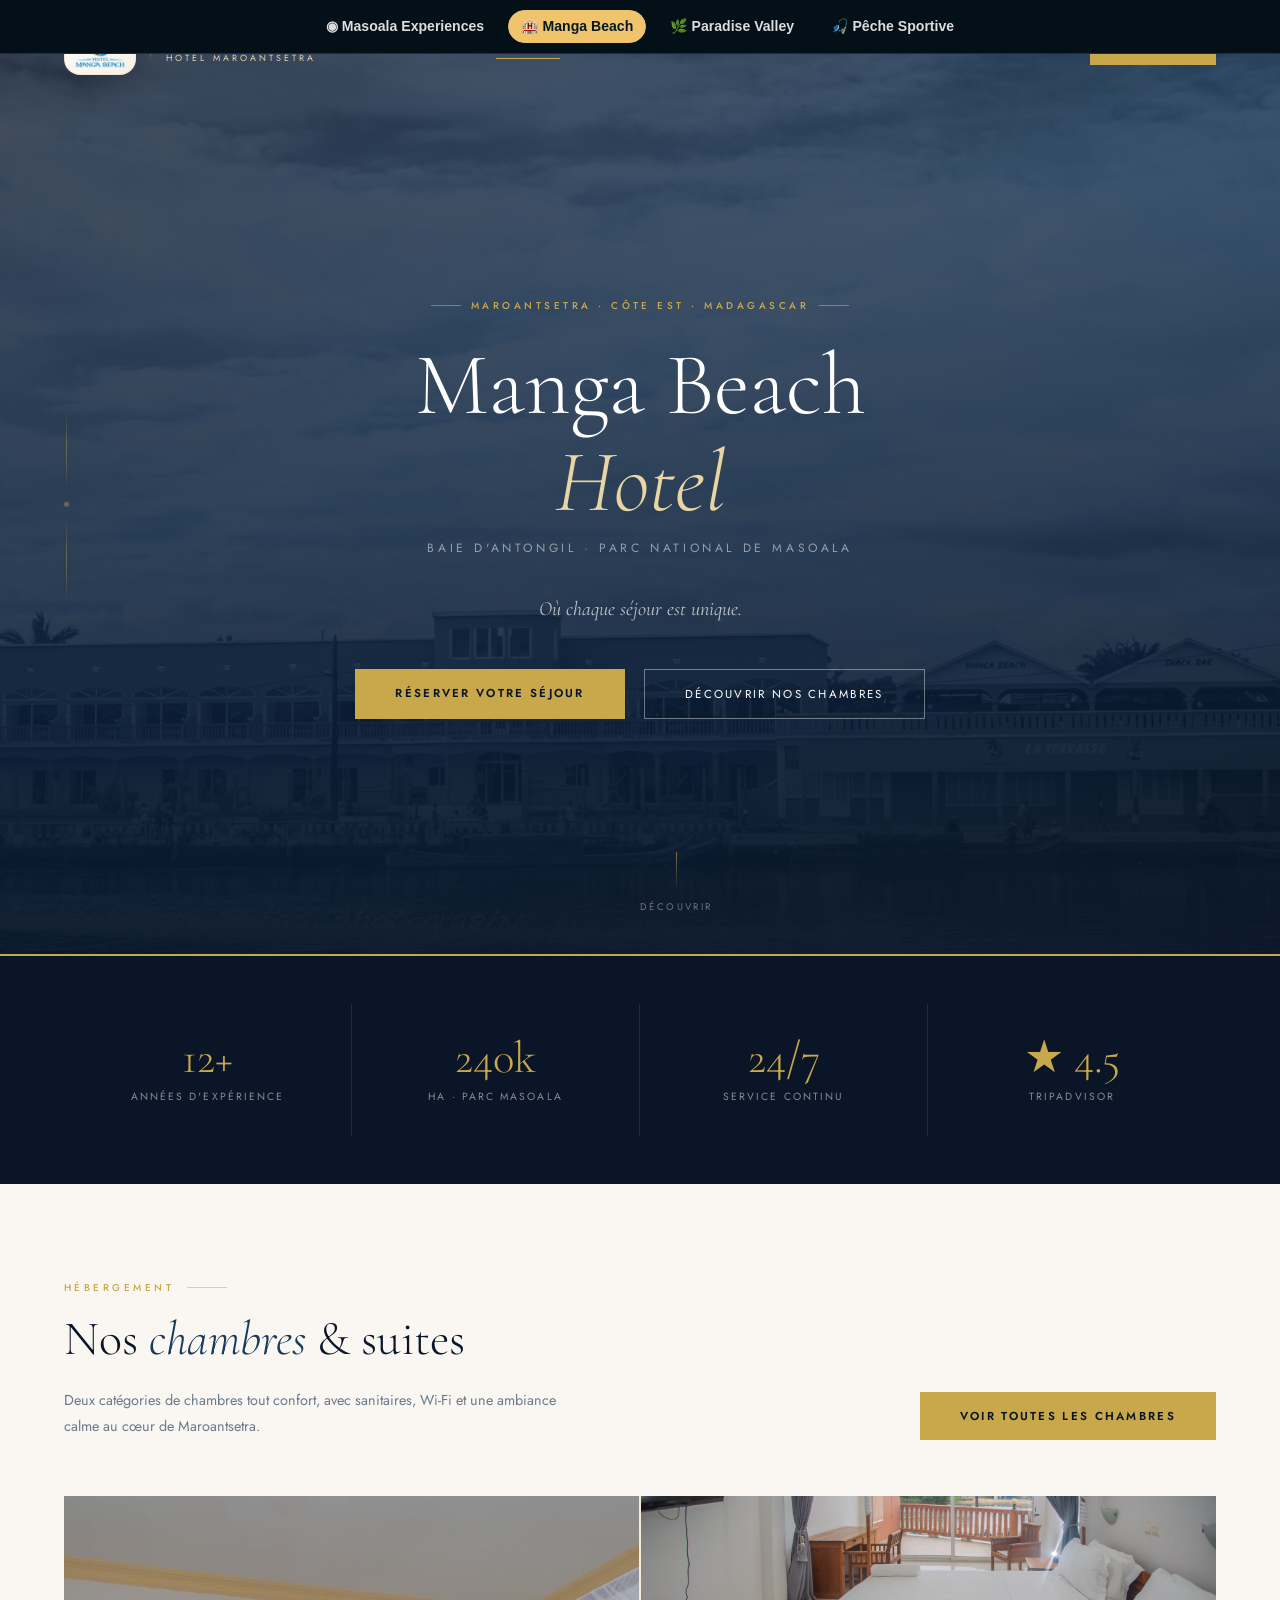
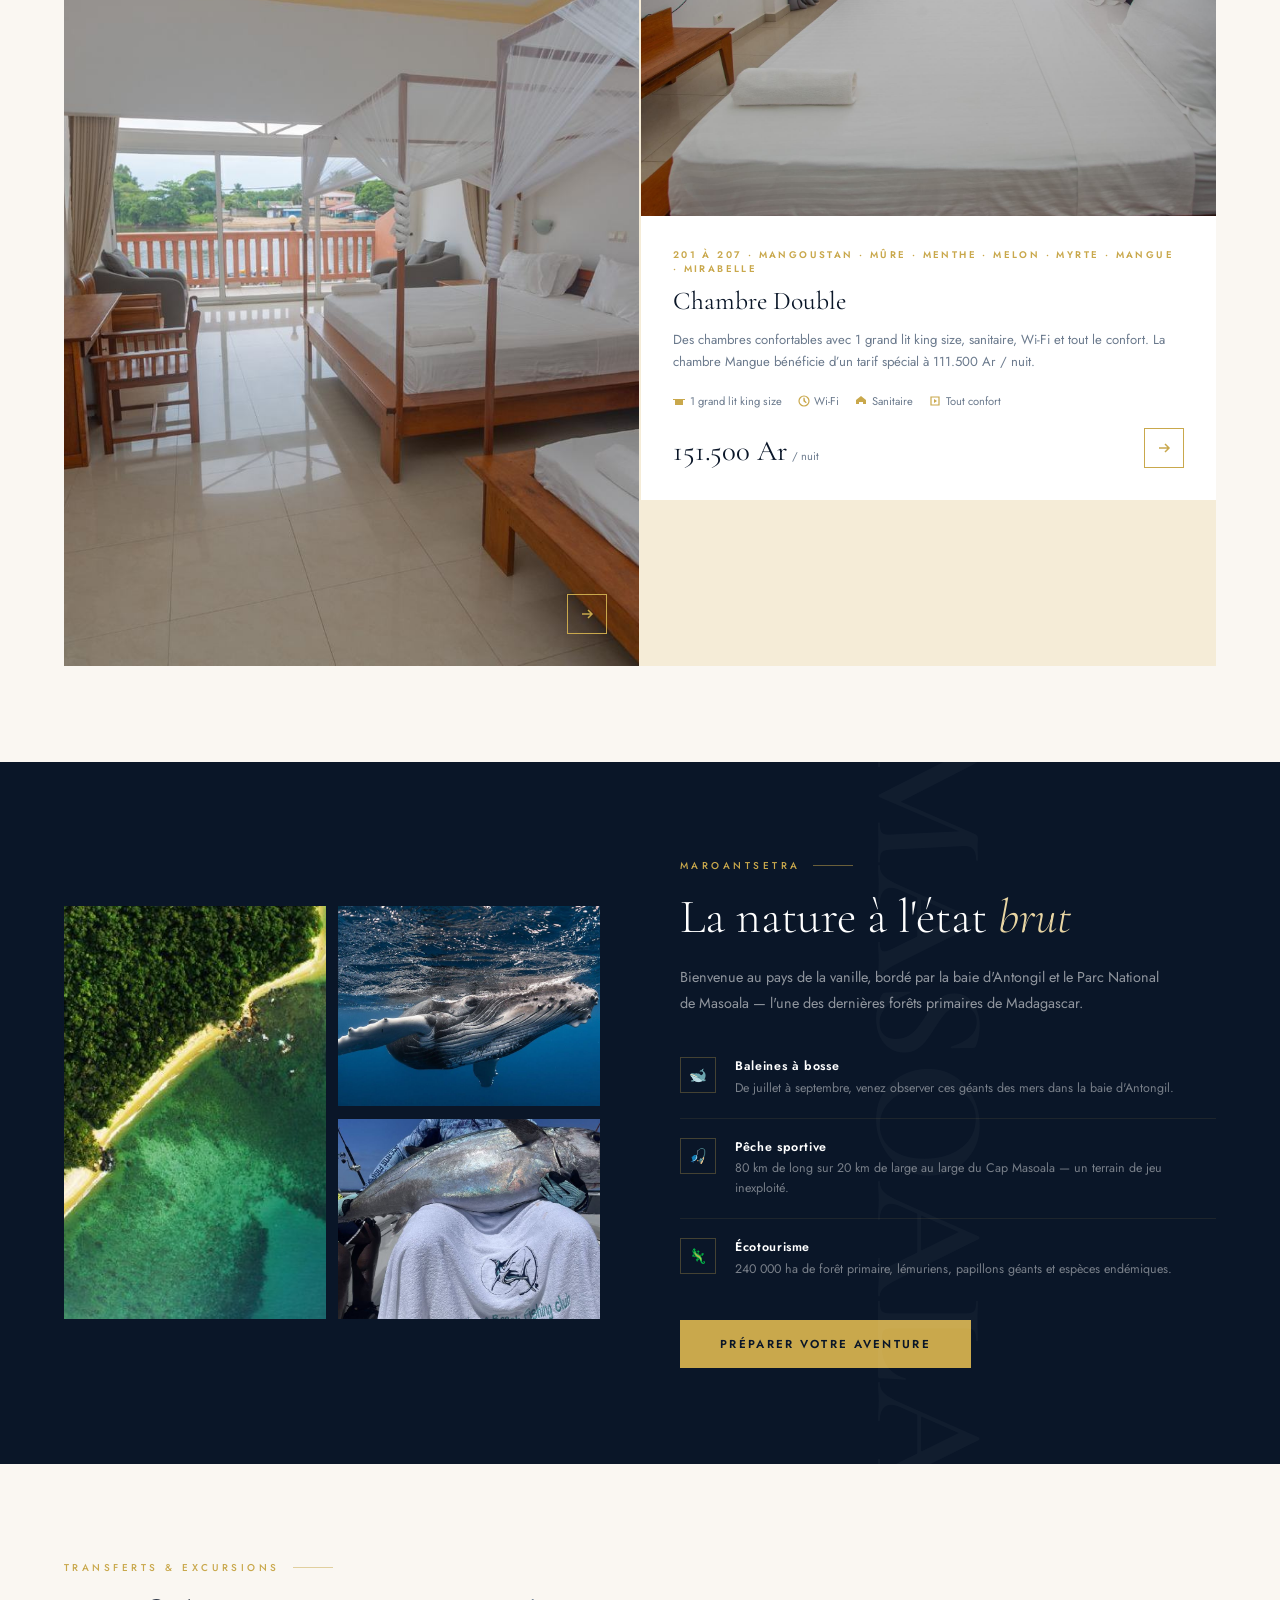
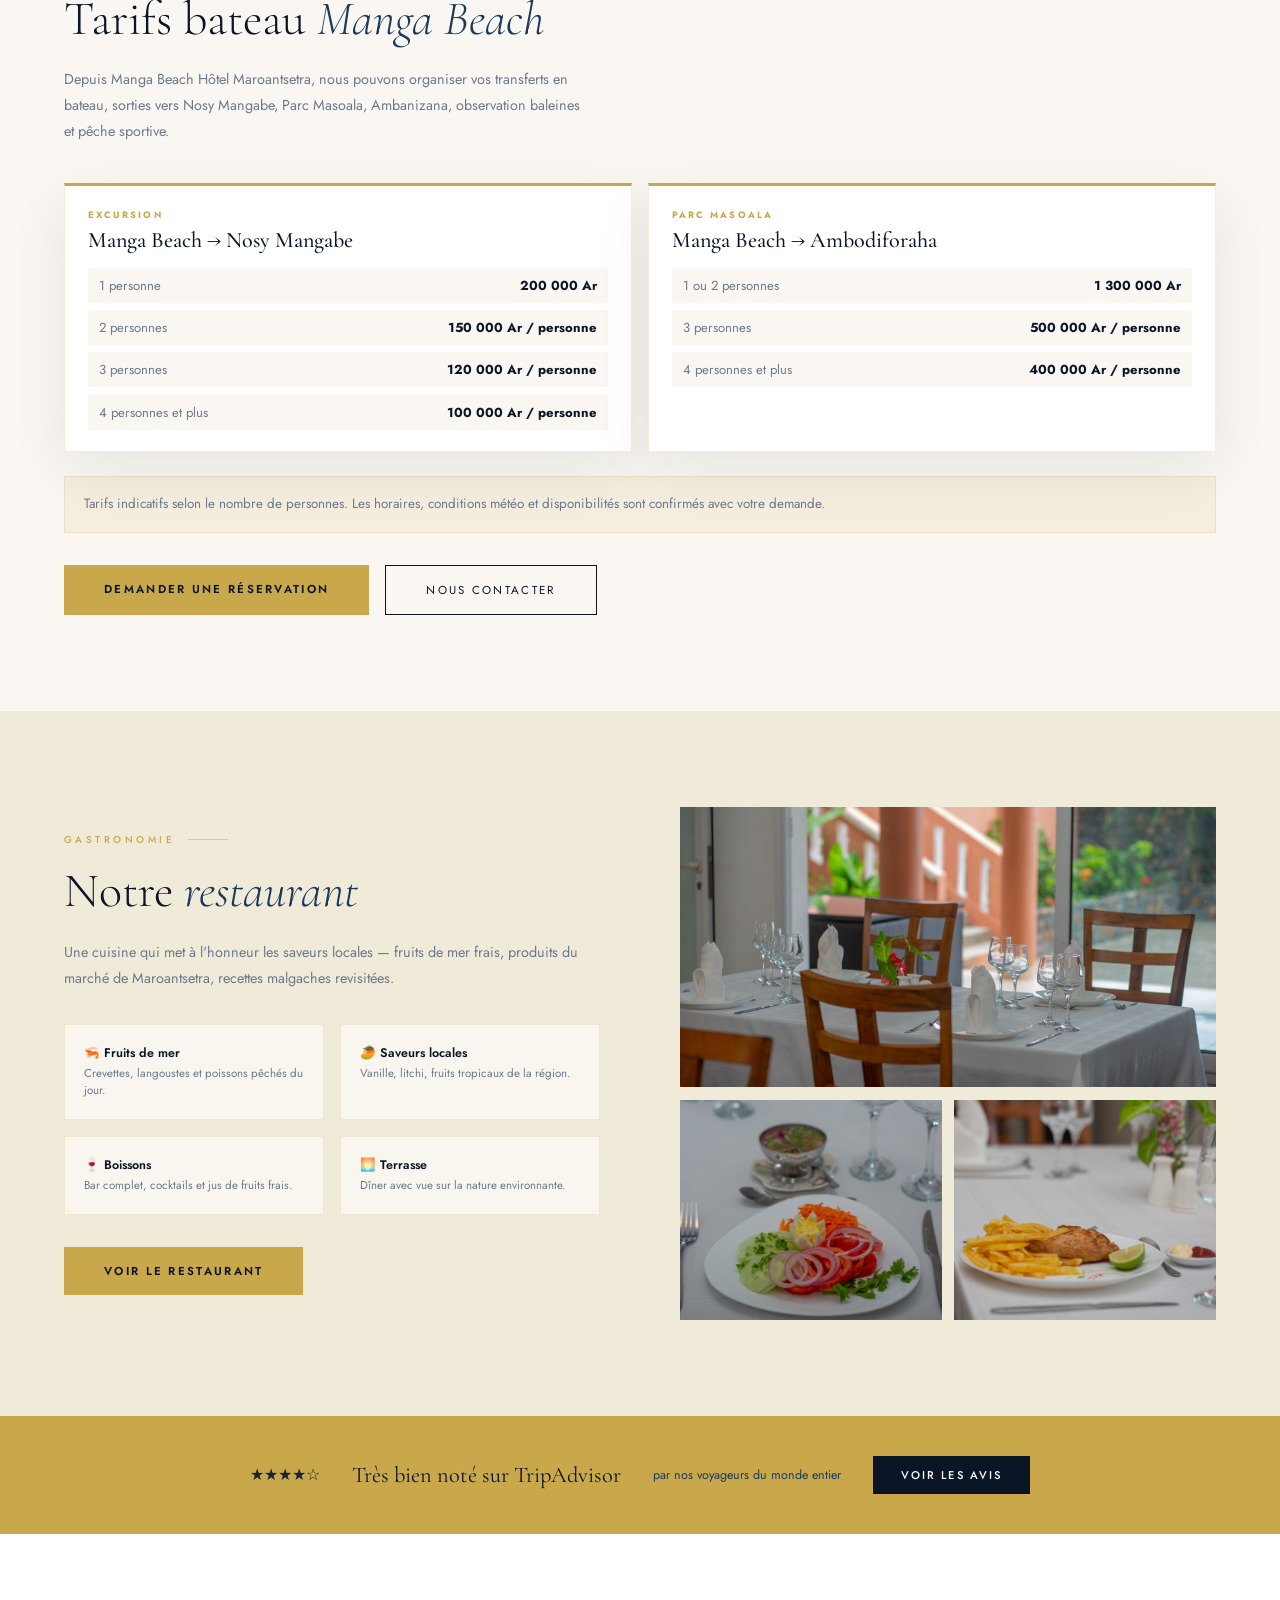
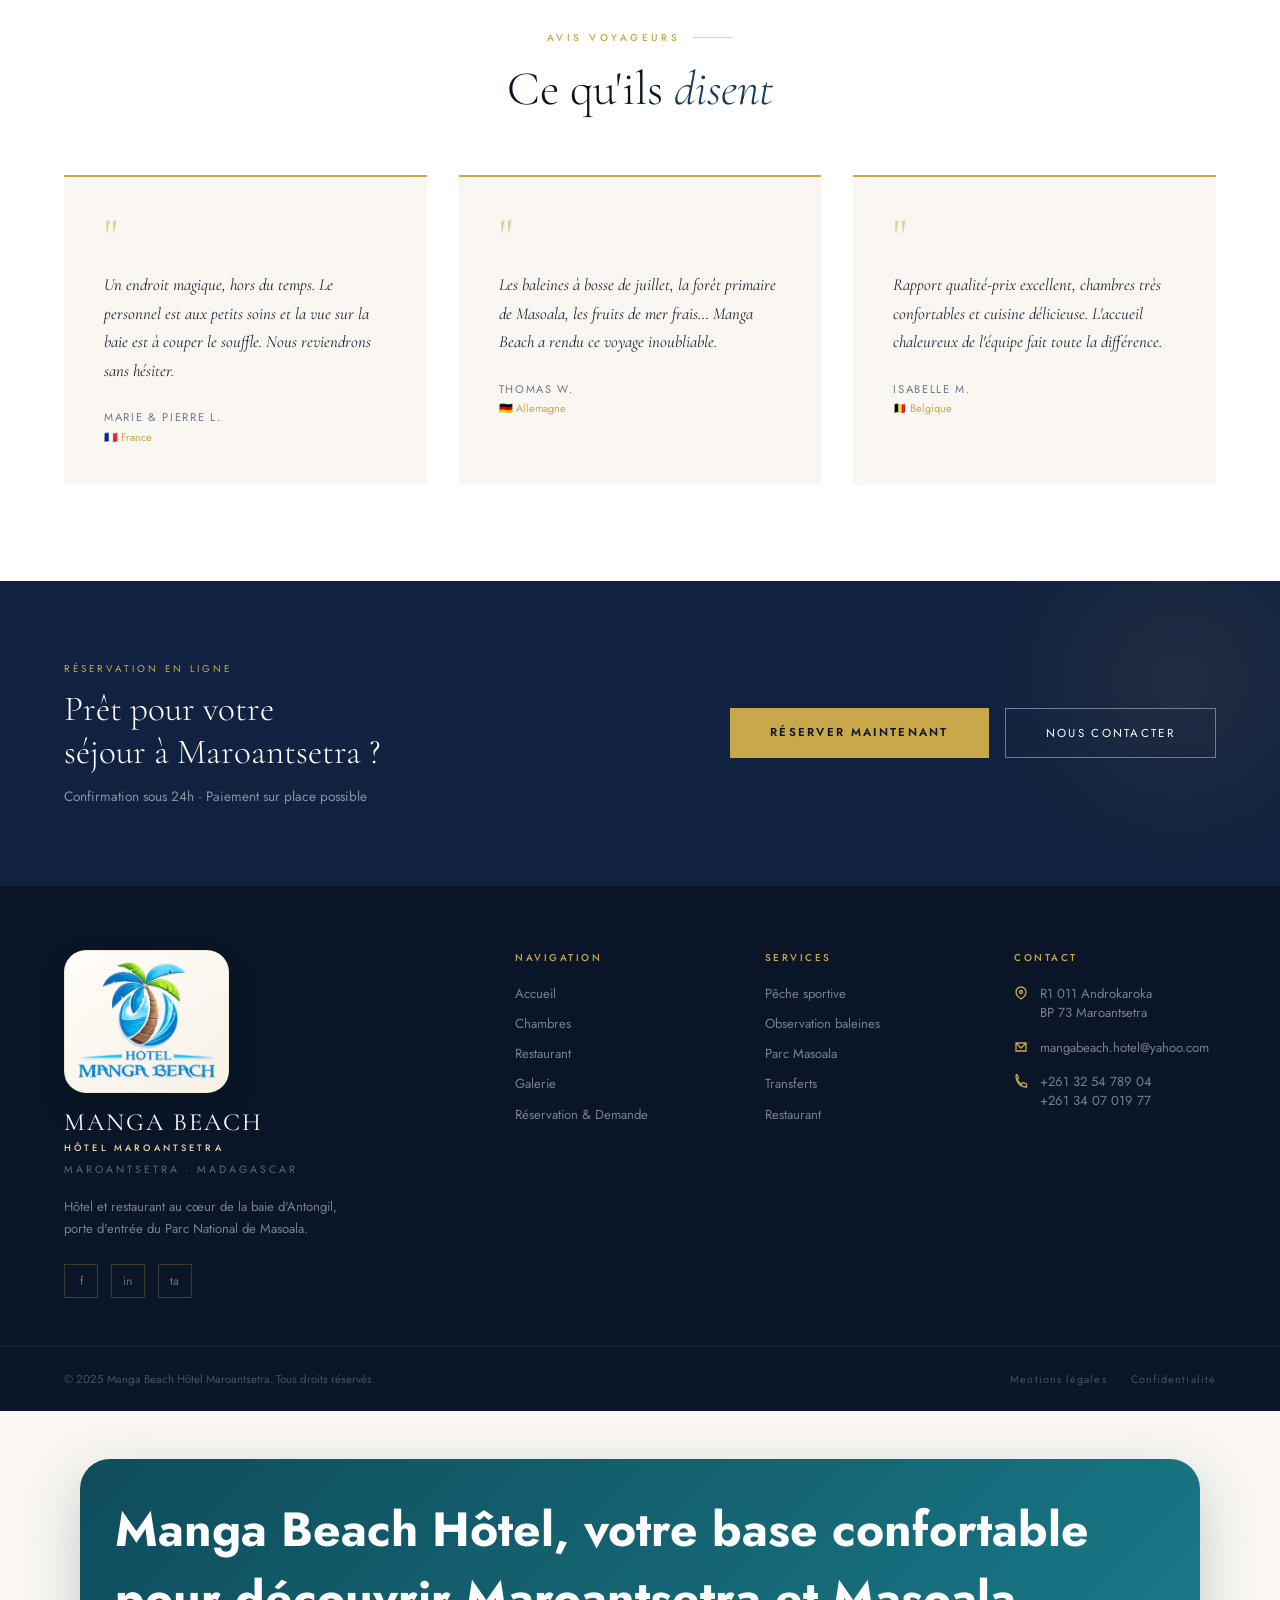
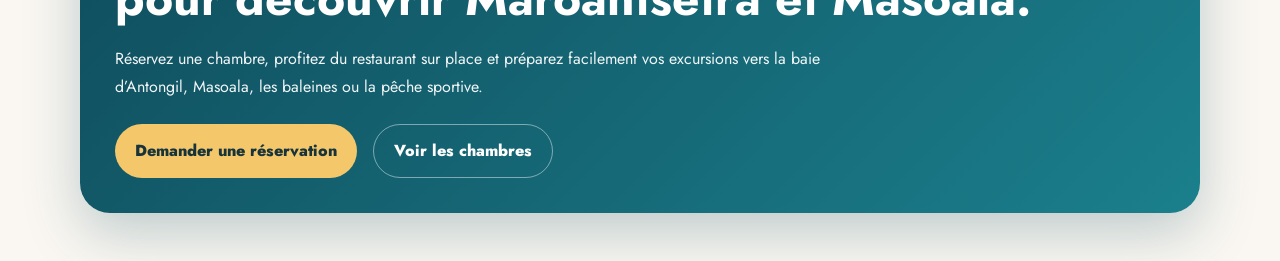
==== commit 275f6195: "Add files via upload" ====
--- a/index.html
+++ b/index.html
@@ -572,6 +572,7 @@
 <meta name="twitter:card" content="summary_large_image"/><meta name="twitter:title" content="Manga Beach Hôtel Maroantsetra | Hôtel, restaurant &amp; porte d’entrée vers Masoala"/><meta name="twitter:description" content="Manga Beach Hôtel Maroantsetra vous accueille au cœur de la baie d’Antongil : chambres confortables, restaurant, séjours Masoala, transferts et excursions."/><meta name="twitter:image" content="https://mangabeach-madagascar.mg/assets/hero.jpg"/>
 <script type="application/ld+json">{"@context": "https://schema.org", "@graph": [{"@type": "WebSite", "@id": "https://mangabeach-madagascar.mg/#website", "url": "https://mangabeach-madagascar.mg/", "name": "Manga Beach Hôtel", "inLanguage": "fr", "publisher": {"@id": "https://mangabeach-madagascar.mg/#hotel"}}, {"@type": ["Hotel", "LodgingBusiness"], "@id": "https://mangabeach-madagascar.mg/#hotel", "name": "Manga Beach Hôtel", "url": "https://mangabeach-madagascar.mg/", "image": "https://mangabeach-madagascar.mg/assets/hero.jpg", "logo": "https://mangabeach-madagascar.mg/assets/manga-beach-logo.png", "telephone": ["+261325478904", "+261340701977"], "email": "mangabeach.hotel@yahoo.com", "address": {"@type": "PostalAddress", "addressLocality": "Maroantsetra", "addressRegion": "Analanjirofo", "addressCountry": "MG"}, "areaServed": "Baie d'Antongil, Masoala", "servesCuisine": "Malgache, fruits de mer", "inLanguage": "fr", "sameAs": ["https://www.tripadvisor.com/Hotel_Review-g298272-d8656412-Reviews-Manga_Beach_Hotel-Maroantsetra_Toamasina_Province.html"]}, {"@type": "WebPage", "@id": "https://mangabeach-madagascar.mg/#webpage", "url": "https://mangabeach-madagascar.mg/", "name": "Manga Beach Hôtel Maroantsetra | Hôtel, restaurant & porte d’entrée vers Masoala", "description": "Manga Beach Hôtel Maroantsetra vous accueille au cœur de la baie d’Antongil : chambres confortables, restaurant, séjours Masoala, transferts et excursions.", "isPartOf": {"@id": "https://mangabeach-madagascar.mg/#website"}, "about": {"@id": "https://mangabeach-madagascar.mg/#hotel"}, "primaryImageOfPage": "https://mangabeach-madagascar.mg/assets/hero.jpg", "inLanguage": "fr"}]}</script>
 <script>try{if(sessionStorage.getItem("wz_splash"))document.documentElement.classList.add("wz-skip")}catch(e){}</script>
+<style>.wz-splash{display:none}</style>
 <link rel="stylesheet" href="assets/welcome.css?v=1"/>
 </head>
 <body>
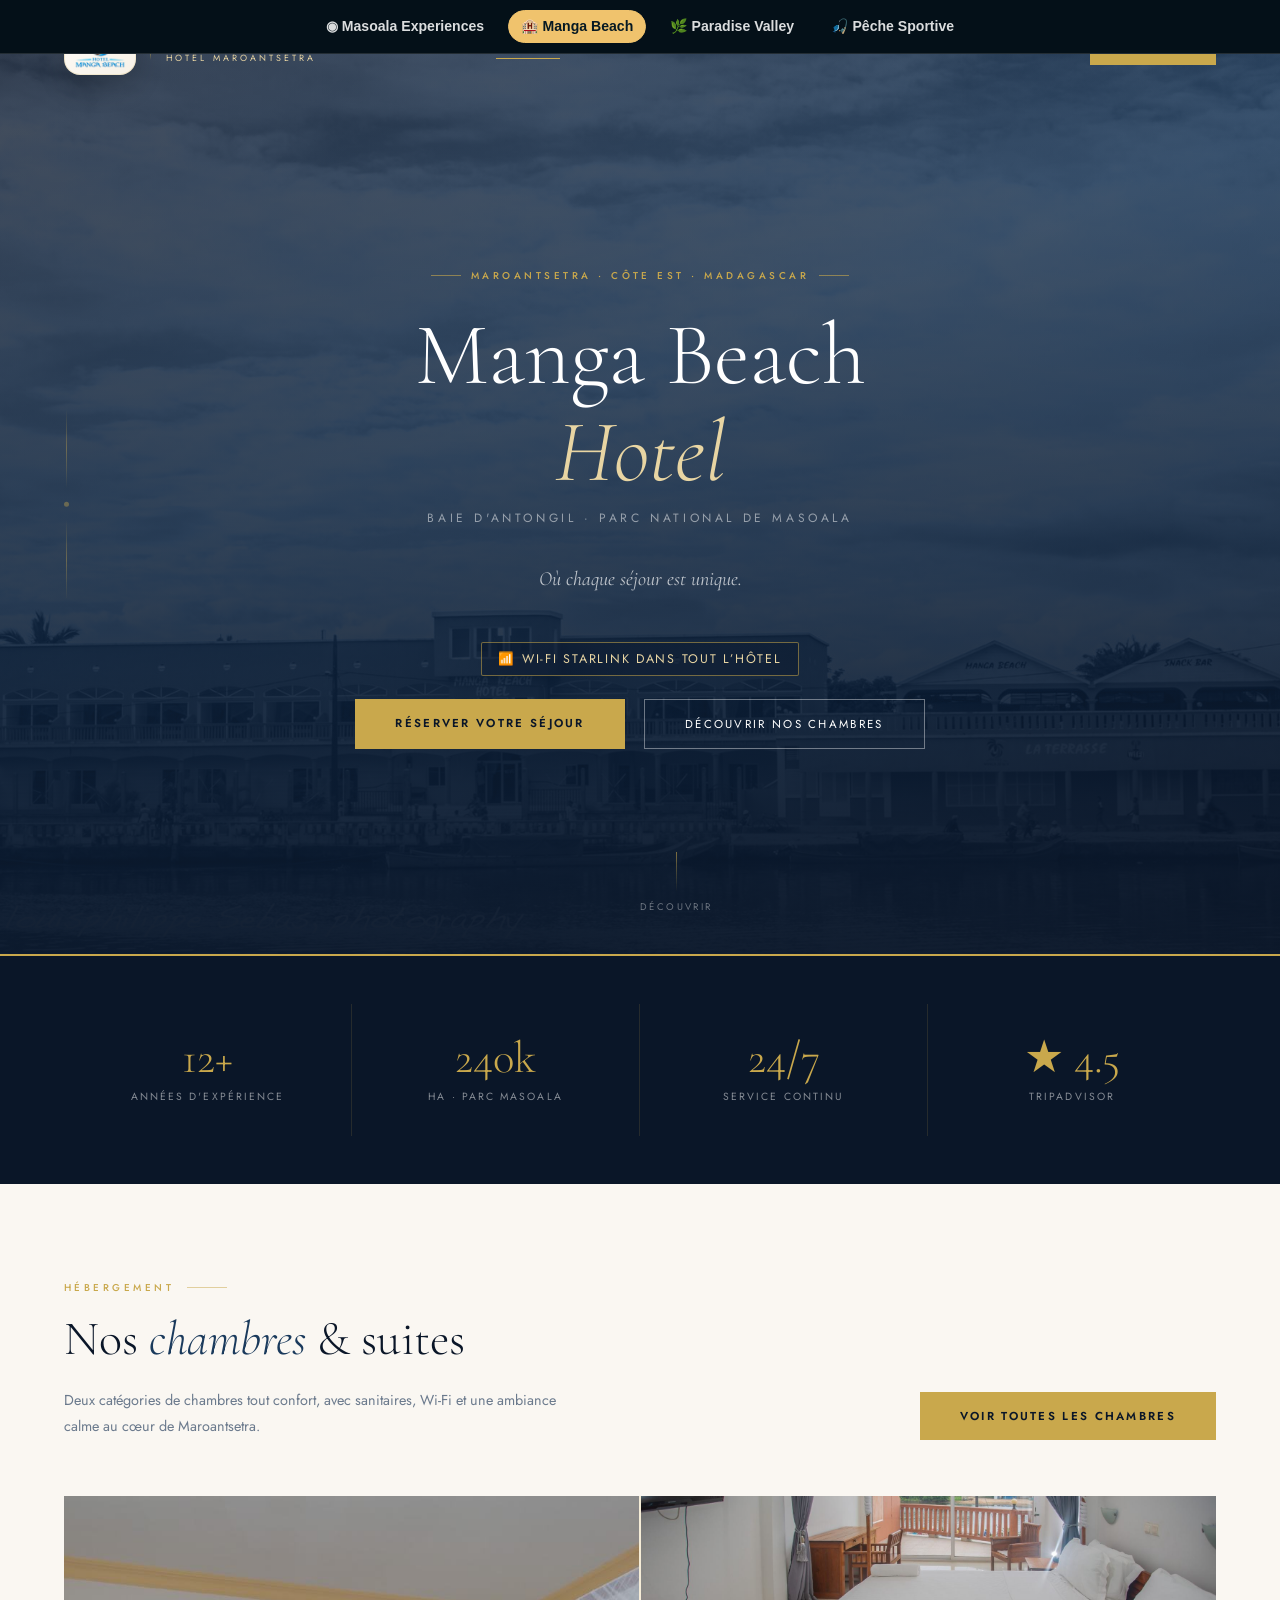
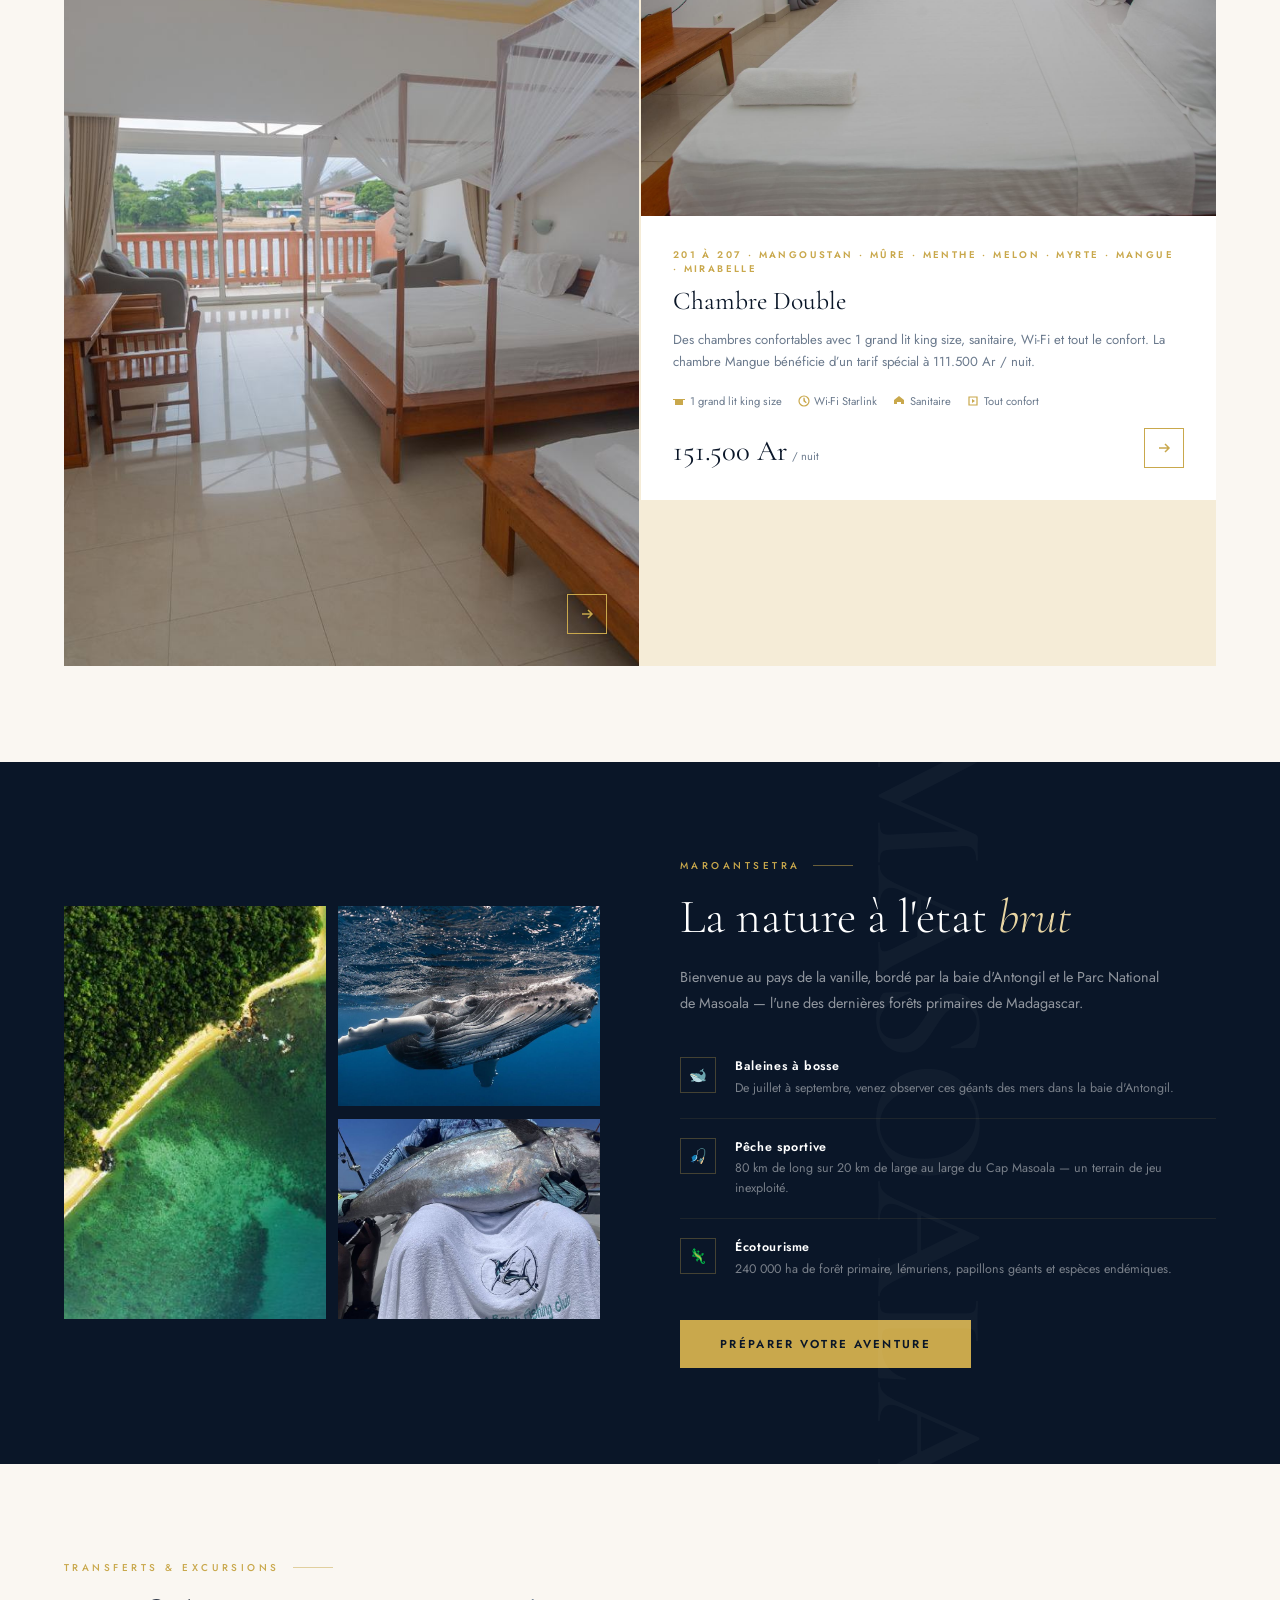
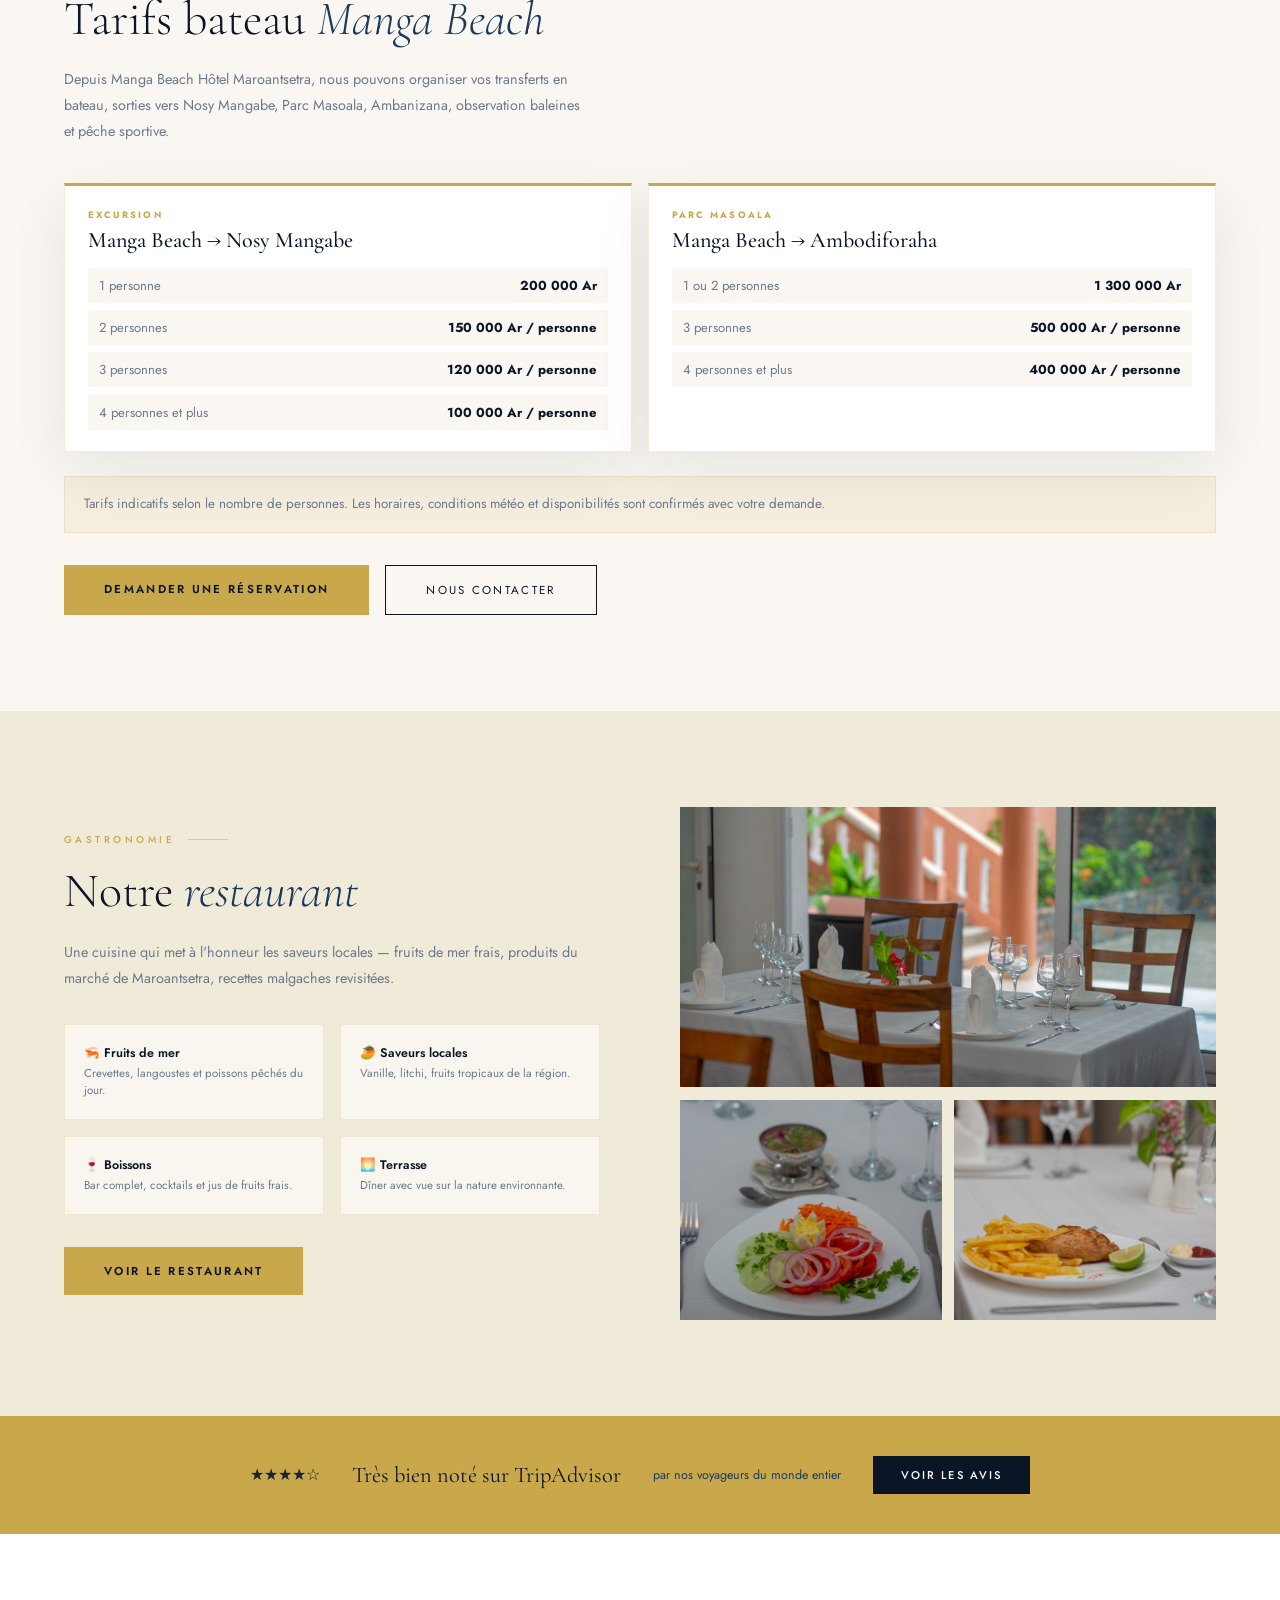
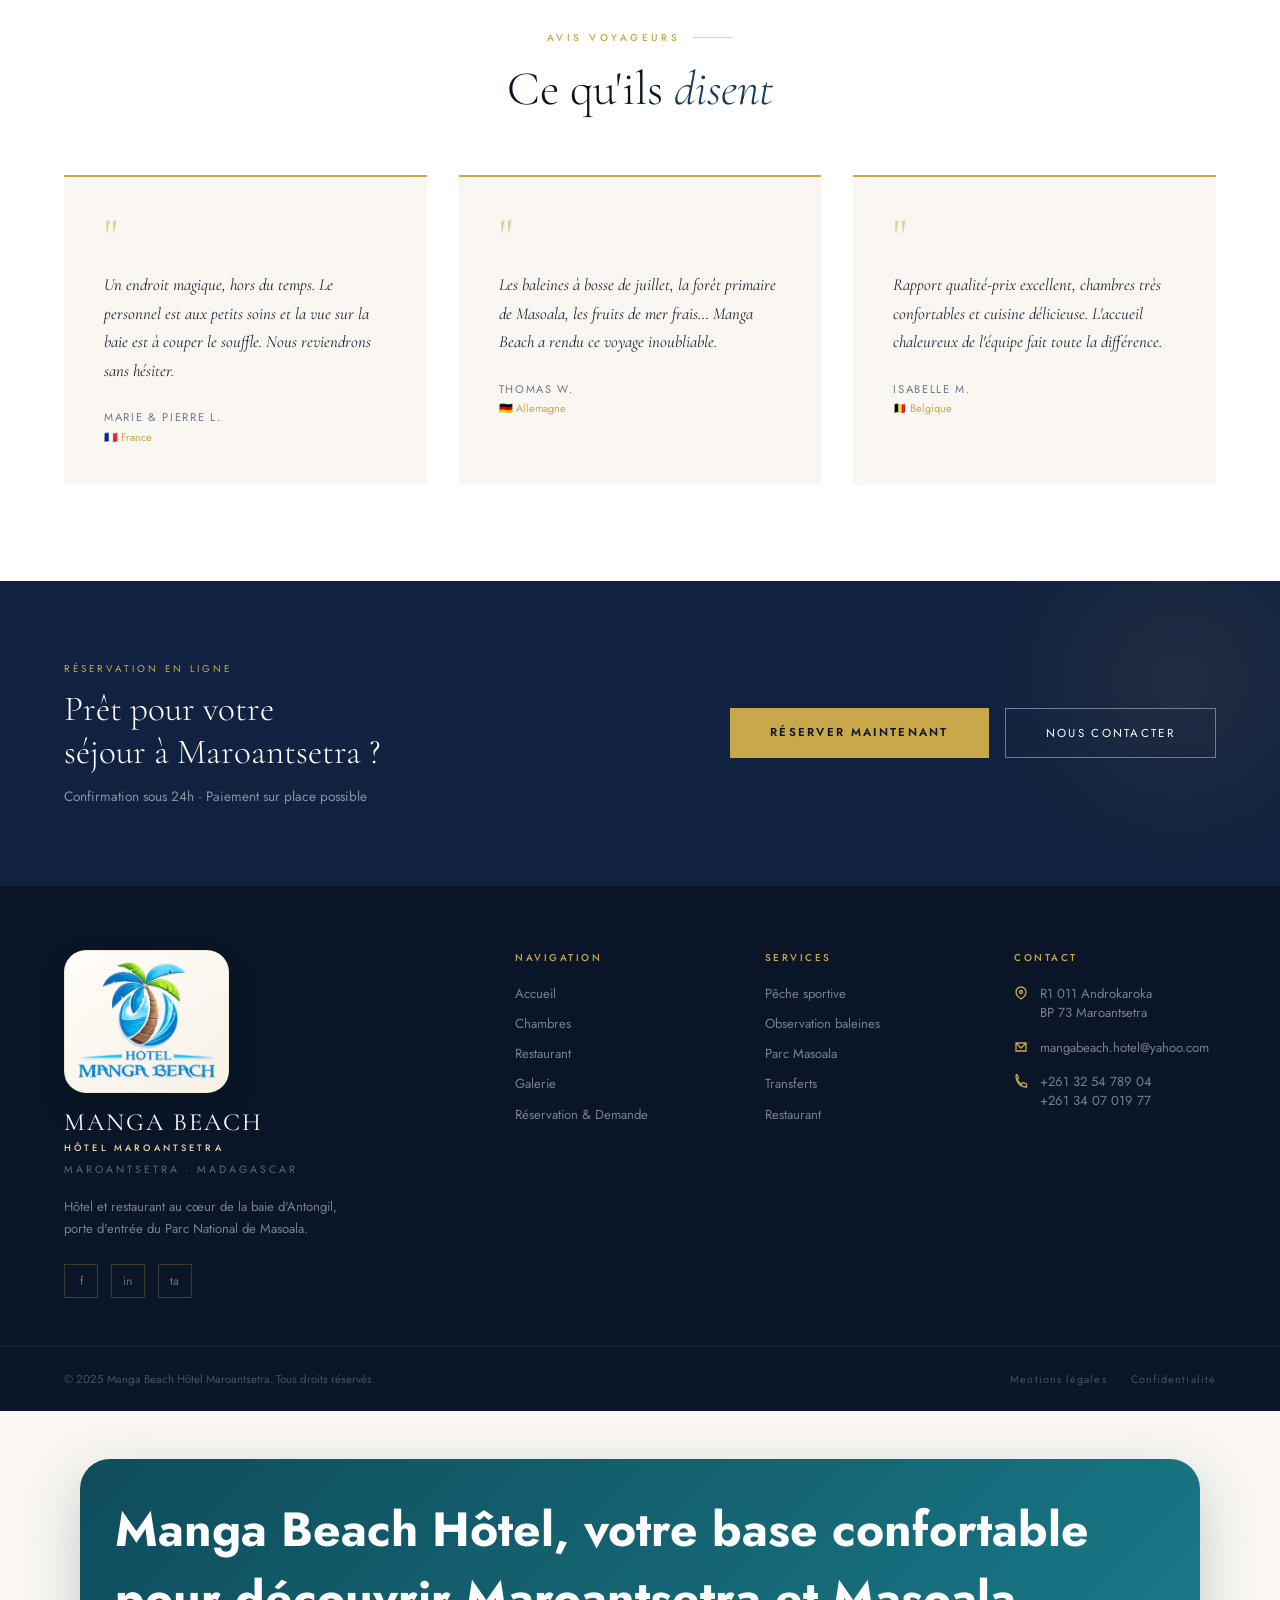
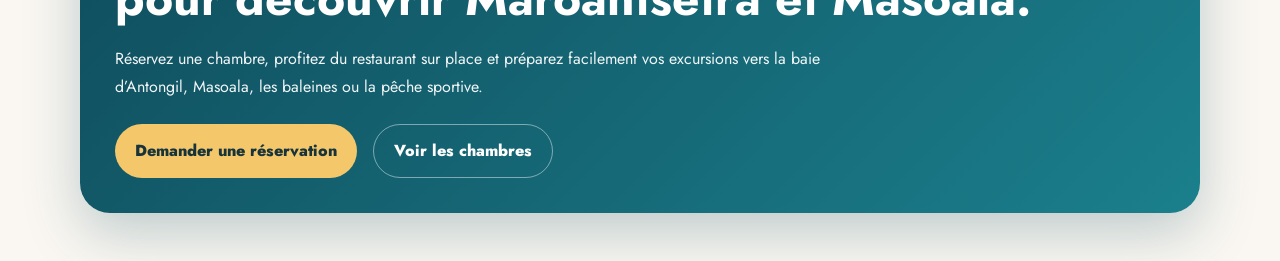
==== commit 62f0a76d: "Add files via upload" ====
--- a/index.html
+++ b/index.html
@@ -570,11 +570,11 @@
 <meta property="og:type" content="website"/><meta property="og:url" content="https://mangabeach-madagascar.mg/"/><meta property="og:site_name" content="Manga Beach Hôtel"/><meta property="og:locale" content="fr_FR"/>
 <meta property="og:image" content="https://mangabeach-madagascar.mg/assets/hero.jpg"/><meta property="og:image:alt" content="Accueil — Manga Beach Hôtel Maroantsetra"/>
 <meta name="twitter:card" content="summary_large_image"/><meta name="twitter:title" content="Manga Beach Hôtel Maroantsetra | Hôtel, restaurant &amp; porte d’entrée vers Masoala"/><meta name="twitter:description" content="Manga Beach Hôtel Maroantsetra vous accueille au cœur de la baie d’Antongil : chambres confortables, restaurant, séjours Masoala, transferts et excursions."/><meta name="twitter:image" content="https://mangabeach-madagascar.mg/assets/hero.jpg"/>
-<script type="application/ld+json">{"@context": "https://schema.org", "@graph": [{"@type": "WebSite", "@id": "https://mangabeach-madagascar.mg/#website", "url": "https://mangabeach-madagascar.mg/", "name": "Manga Beach Hôtel", "inLanguage": "fr", "publisher": {"@id": "https://mangabeach-madagascar.mg/#hotel"}}, {"@type": ["Hotel", "LodgingBusiness"], "@id": "https://mangabeach-madagascar.mg/#hotel", "name": "Manga Beach Hôtel", "url": "https://mangabeach-madagascar.mg/", "image": "https://mangabeach-madagascar.mg/assets/hero.jpg", "logo": "https://mangabeach-madagascar.mg/assets/manga-beach-logo.png", "telephone": ["+261325478904", "+261340701977"], "email": "mangabeach.hotel@yahoo.com", "address": {"@type": "PostalAddress", "addressLocality": "Maroantsetra", "addressRegion": "Analanjirofo", "addressCountry": "MG"}, "areaServed": "Baie d'Antongil, Masoala", "servesCuisine": "Malgache, fruits de mer", "inLanguage": "fr", "sameAs": ["https://www.tripadvisor.com/Hotel_Review-g298272-d8656412-Reviews-Manga_Beach_Hotel-Maroantsetra_Toamasina_Province.html"]}, {"@type": "WebPage", "@id": "https://mangabeach-madagascar.mg/#webpage", "url": "https://mangabeach-madagascar.mg/", "name": "Manga Beach Hôtel Maroantsetra | Hôtel, restaurant & porte d’entrée vers Masoala", "description": "Manga Beach Hôtel Maroantsetra vous accueille au cœur de la baie d’Antongil : chambres confortables, restaurant, séjours Masoala, transferts et excursions.", "isPartOf": {"@id": "https://mangabeach-madagascar.mg/#website"}, "about": {"@id": "https://mangabeach-madagascar.mg/#hotel"}, "primaryImageOfPage": "https://mangabeach-madagascar.mg/assets/hero.jpg", "inLanguage": "fr"}]}</script>
+<script type="application/ld+json">{"@context": "https://schema.org", "@graph": [{"@type": "WebSite", "@id": "https://mangabeach-madagascar.mg/#website", "url": "https://mangabeach-madagascar.mg/", "name": "Manga Beach Hôtel", "inLanguage": "fr", "publisher": {"@id": "https://mangabeach-madagascar.mg/#hotel"}}, {"@type": ["Hotel", "LodgingBusiness"], "@id": "https://mangabeach-madagascar.mg/#hotel", "name": "Manga Beach Hôtel", "url": "https://mangabeach-madagascar.mg/", "amenityFeature":[{"@type":"LocationFeatureSpecification","name":"Wi-Fi par Starlink","value":true}], "image": "https://mangabeach-madagascar.mg/assets/hero.jpg", "logo": "https://mangabeach-madagascar.mg/assets/manga-beach-logo.png", "telephone": ["+261325478904", "+261340701977"], "email": "mangabeach.hotel@yahoo.com", "address": {"@type": "PostalAddress", "addressLocality": "Maroantsetra", "addressRegion": "Analanjirofo", "addressCountry": "MG"}, "areaServed": "Baie d'Antongil, Masoala", "servesCuisine": "Malgache, fruits de mer", "inLanguage": "fr", "sameAs": ["https://www.tripadvisor.com/Hotel_Review-g298272-d8656412-Reviews-Manga_Beach_Hotel-Maroantsetra_Toamasina_Province.html"]}, {"@type": "WebPage", "@id": "https://mangabeach-madagascar.mg/#webpage", "url": "https://mangabeach-madagascar.mg/", "name": "Manga Beach Hôtel Maroantsetra | Hôtel, restaurant & porte d’entrée vers Masoala", "description": "Manga Beach Hôtel Maroantsetra vous accueille au cœur de la baie d’Antongil : chambres confortables, restaurant, séjours Masoala, transferts et excursions.", "isPartOf": {"@id": "https://mangabeach-madagascar.mg/#website"}, "about": {"@id": "https://mangabeach-madagascar.mg/#hotel"}, "primaryImageOfPage": "https://mangabeach-madagascar.mg/assets/hero.jpg", "inLanguage": "fr"}]}</script>
 <script>try{if(sessionStorage.getItem("wz_splash"))document.documentElement.classList.add("wz-skip")}catch(e){}</script>
 <style>.wz-splash{display:none}</style>
 <link rel="stylesheet" href="assets/welcome.css?v=1"/>
-</head>
+<style>.hero-wifi{display:inline-block;margin:.2rem 0 1.4rem;padding:.45rem 1rem;border:1px solid rgba(201,168,76,.55);color:#e8d5a3;font-size:.78rem;letter-spacing:.14em;text-transform:uppercase;border-radius:2px;background:rgba(10,22,40,.35)}</style></head>
 <body>
 <div class="wz-splash" aria-hidden="true">
 <button class="wz-skip-btn" type="button">Passer</button>
@@ -641,7 +641,7 @@
 <div class="hero-badge">Maroantsetra · Côte Est · Madagascar</div>
 <h1 class="hero-title">Manga Beach<br/><em>Hotel</em></h1>
 <p class="hero-location">Baie d'Antongil · Parc National de Masoala</p>
-<p class="hero-sub">Où chaque séjour est unique.</p>
+<p class="hero-sub">Où chaque séjour est unique.</p> <p class="hero-wifi">📶 Wi‑Fi Starlink dans tout l’hôtel</p>
 <div class="hero-actions">
 <a class="btn-primary" href="reservation.html?type=hotel">Réserver votre séjour</a>
 <a class="btn-outline" href="chambres.html#chambres">Découvrir nos chambres</a>
@@ -693,7 +693,7 @@
 <p class="room-desc">Idéale pour les familles, avec 1 grand lit, 1 petit lit, sanitaire, Wi‑Fi et tout le confort pour un séjour serein à Maroantsetra.</p>
 <div class="room-features">
 <span class="room-feature"><svg fill="currentColor" height="12" viewbox="0 0 12 12" width="12"><path d="M2 4h8v6H2z"></path><path d="M0 4h12v1H0z"></path></svg> 1 grand lit + 1 petit lit</span>
-<span class="room-feature"><svg fill="currentColor" height="12" viewbox="0 0 12 12" width="12"><circle cx="6" cy="6" fill="none" r="5" stroke="currentColor" stroke-width="1.2"></circle><path d="M6 3v3l2 1.5" stroke="currentColor" stroke-linecap="round" stroke-width="1.2"></path></svg> Wi-Fi</span>
+<span class="room-feature"><svg fill="currentColor" height="12" viewbox="0 0 12 12" width="12"><circle cx="6" cy="6" fill="none" r="5" stroke="currentColor" stroke-width="1.2"></circle><path d="M6 3v3l2 1.5" stroke="currentColor" stroke-linecap="round" stroke-width="1.2"></path></svg> Wi-Fi Starlink</span>
 <span class="room-feature"><svg fill="currentColor" height="12" viewbox="0 0 12 12" width="12"><path d="M1 9V5l5-4 5 4v4H8V7H4v2z"></path></svg> Sanitaire</span>
 <span class="room-feature"><svg fill="currentColor" height="12" viewbox="0 0 12 12" width="12"><path d="M2 2h8v8H2z" fill="none" stroke="currentColor" stroke-width="1.2"></path><path d="M5 4l3 2-3 2V4z"></path></svg> Tout confort</span>
 </div>
@@ -717,7 +717,7 @@
 <p class="room-desc">Des chambres confortables avec 1 grand lit king size, sanitaire, Wi‑Fi et tout le confort. La chambre Mangue bénéficie d’un tarif spécial à 111.500 Ar / nuit.</p>
 <div class="room-features">
 <span class="room-feature"><svg fill="currentColor" height="12" viewbox="0 0 12 12" width="12"><path d="M2 4h8v6H2z"></path><path d="M0 4h12v1H0z"></path></svg> 1 grand lit king size</span>
-<span class="room-feature"><svg fill="currentColor" height="12" viewbox="0 0 12 12" width="12"><circle cx="6" cy="6" fill="none" r="5" stroke="currentColor" stroke-width="1.2"></circle><path d="M6 3v3l2 1.5" stroke="currentColor" stroke-linecap="round" stroke-width="1.2"></path></svg> Wi-Fi</span>
+<span class="room-feature"><svg fill="currentColor" height="12" viewbox="0 0 12 12" width="12"><circle cx="6" cy="6" fill="none" r="5" stroke="currentColor" stroke-width="1.2"></circle><path d="M6 3v3l2 1.5" stroke="currentColor" stroke-linecap="round" stroke-width="1.2"></path></svg> Wi-Fi Starlink</span>
 <span class="room-feature"><svg fill="currentColor" height="12" viewbox="0 0 12 12" width="12"><path d="M1 9V5l5-4 5 4v4H8V7H4v2z"></path></svg> Sanitaire</span>
 <span class="room-feature"><svg fill="currentColor" height="12" viewbox="0 0 12 12" width="12"><path d="M2 2h8v8H2z" fill="none" stroke="currentColor" stroke-width="1.2"></path><path d="M5 4l3 2-3 2V4z"></path></svg> Tout confort</span>
 </div>
--- a/assets/welcome.css
+++ b/assets/welcome.css
@@ -0,0 +1,57 @@
+/* Welcome splash + promo card — Manga Beach Hôtel (modèle réutilisable) */
+:root{--wz-navy:#0a1628;--wz-navy2:#112240;--wz-gold:#c9a84c;--wz-gold-l:#e8d5a3;--wz-cream:#faf7f2}
+
+/* ---------- Écran de bienvenue ---------- */
+.wz-splash{position:fixed;inset:0;z-index:100000;display:flex;align-items:center;justify-content:center;flex-direction:column;
+  text-align:center;color:var(--wz-cream);overflow:hidden;
+  background:radial-gradient(ellipse at 50% 40%,var(--wz-navy2) 0%,var(--wz-navy) 70%);
+  animation:wzOut .7s ease 2.7s forwards}
+html.wz-skip .wz-splash{display:none}
+@keyframes wzOut{to{opacity:0;visibility:hidden;pointer-events:none}}
+.wz-splash.is-closing{animation:wzOut .5s ease forwards}
+.wz-inner{position:relative;z-index:2;padding:0 24px}
+.wz-logo{width:clamp(96px,22vw,150px);height:auto;margin:0 auto 18px;display:block;opacity:0;transform:scale(.85);
+  animation:wzIn .9s cubic-bezier(.2,.7,.2,1) .15s forwards}
+.wz-hello{font:500 12px/1 'Jost',sans-serif;letter-spacing:.35em;text-transform:uppercase;color:var(--wz-gold);
+  opacity:0;animation:wzUp .7s ease .7s forwards}
+.wz-name{font:300 clamp(34px,8vw,64px)/1.05 'Cormorant Garamond',serif;margin:12px 0 6px;opacity:0;animation:wzUp .8s ease .95s forwards}
+.wz-name em{font-style:italic;color:var(--wz-gold-l)}
+.wz-line{width:0;height:1px;background:var(--wz-gold);margin:14px auto;animation:wzLine .9s ease 1.2s forwards}
+.wz-tag{font:400 13px/1.5 'Jost',sans-serif;letter-spacing:.18em;text-transform:uppercase;color:rgba(250,247,242,.75);
+  opacity:0;animation:wzUp .7s ease 1.45s forwards}
+.wz-skip-btn{position:absolute;top:18px;right:18px;z-index:3;background:none;border:1px solid rgba(201,168,76,.45);color:var(--wz-gold-l);
+  font:500 11px 'Jost',sans-serif;letter-spacing:.2em;text-transform:uppercase;padding:8px 14px;border-radius:2px;cursor:pointer}
+.wz-skip-btn:hover{background:rgba(201,168,76,.15)}
+.wz-waves{position:absolute;left:0;right:0;bottom:0;height:90px;z-index:1;opacity:.55}
+.wz-waves svg{position:absolute;bottom:0;left:0;width:200%;height:100%;animation:wzWave 7s linear infinite}
+.wz-waves svg:nth-child(2){animation-duration:11s;animation-direction:reverse;opacity:.6}
+@keyframes wzIn{to{opacity:1;transform:none}}
+@keyframes wzUp{from{opacity:0;transform:translateY(14px)}to{opacity:1;transform:none}}
+@keyframes wzLine{to{width:88px}}
+@keyframes wzWave{to{transform:translateX(-50%)}}
+
+/* ---------- Carte promo ---------- */
+.wz-promo{position:fixed;left:16px;bottom:16px;z-index:900;width:min(340px,calc(100vw - 32px));
+  background:var(--wz-navy);color:var(--wz-cream);border:1px solid rgba(201,168,76,.4);border-radius:4px;
+  box-shadow:0 14px 40px rgba(10,22,40,.35);font-family:'Jost',sans-serif;
+  transform:translateY(24px);opacity:0;visibility:hidden;transition:opacity .5s ease,transform .5s ease,visibility .5s}
+.wz-promo.is-open{transform:none;opacity:1;visibility:visible}
+.wz-promo-close{position:absolute;top:6px;right:8px;background:none;border:0;color:var(--wz-gold-l);font-size:22px;line-height:1;cursor:pointer;padding:4px 8px}
+.wz-slides{position:relative;min-height:128px}
+.wz-slide{position:absolute;inset:0;padding:18px 20px 12px;opacity:0;visibility:hidden;transition:opacity .45s}
+.wz-slide.is-on{opacity:1;visibility:visible;position:relative}
+.wz-kicker{font-size:10px;letter-spacing:.28em;text-transform:uppercase;color:var(--wz-gold)}
+.wz-title{font:400 22px/1.15 'Cormorant Garamond',serif;margin:6px 24px 6px 0}
+.wz-text{font-size:13px;line-height:1.5;color:rgba(250,247,242,.8);margin-bottom:12px}
+.wz-cta{display:inline-block;background:var(--wz-gold);color:var(--wz-navy);font-weight:600;font-size:12px;letter-spacing:.12em;
+  text-transform:uppercase;text-decoration:none;padding:9px 16px;border-radius:2px}
+.wz-cta:hover{background:var(--wz-gold-l)}
+.wz-dots{display:flex;gap:6px;padding:0 20px 14px}
+.wz-dot{width:7px;height:7px;border-radius:50%;border:0;padding:0;background:rgba(250,247,242,.3);cursor:pointer}
+.wz-dot.is-on{background:var(--wz-gold)}
+
+@media (prefers-reduced-motion:reduce){
+  .wz-splash{display:none}
+  .wz-promo{transition:none}
+  .wz-waves svg{animation:none}
+}
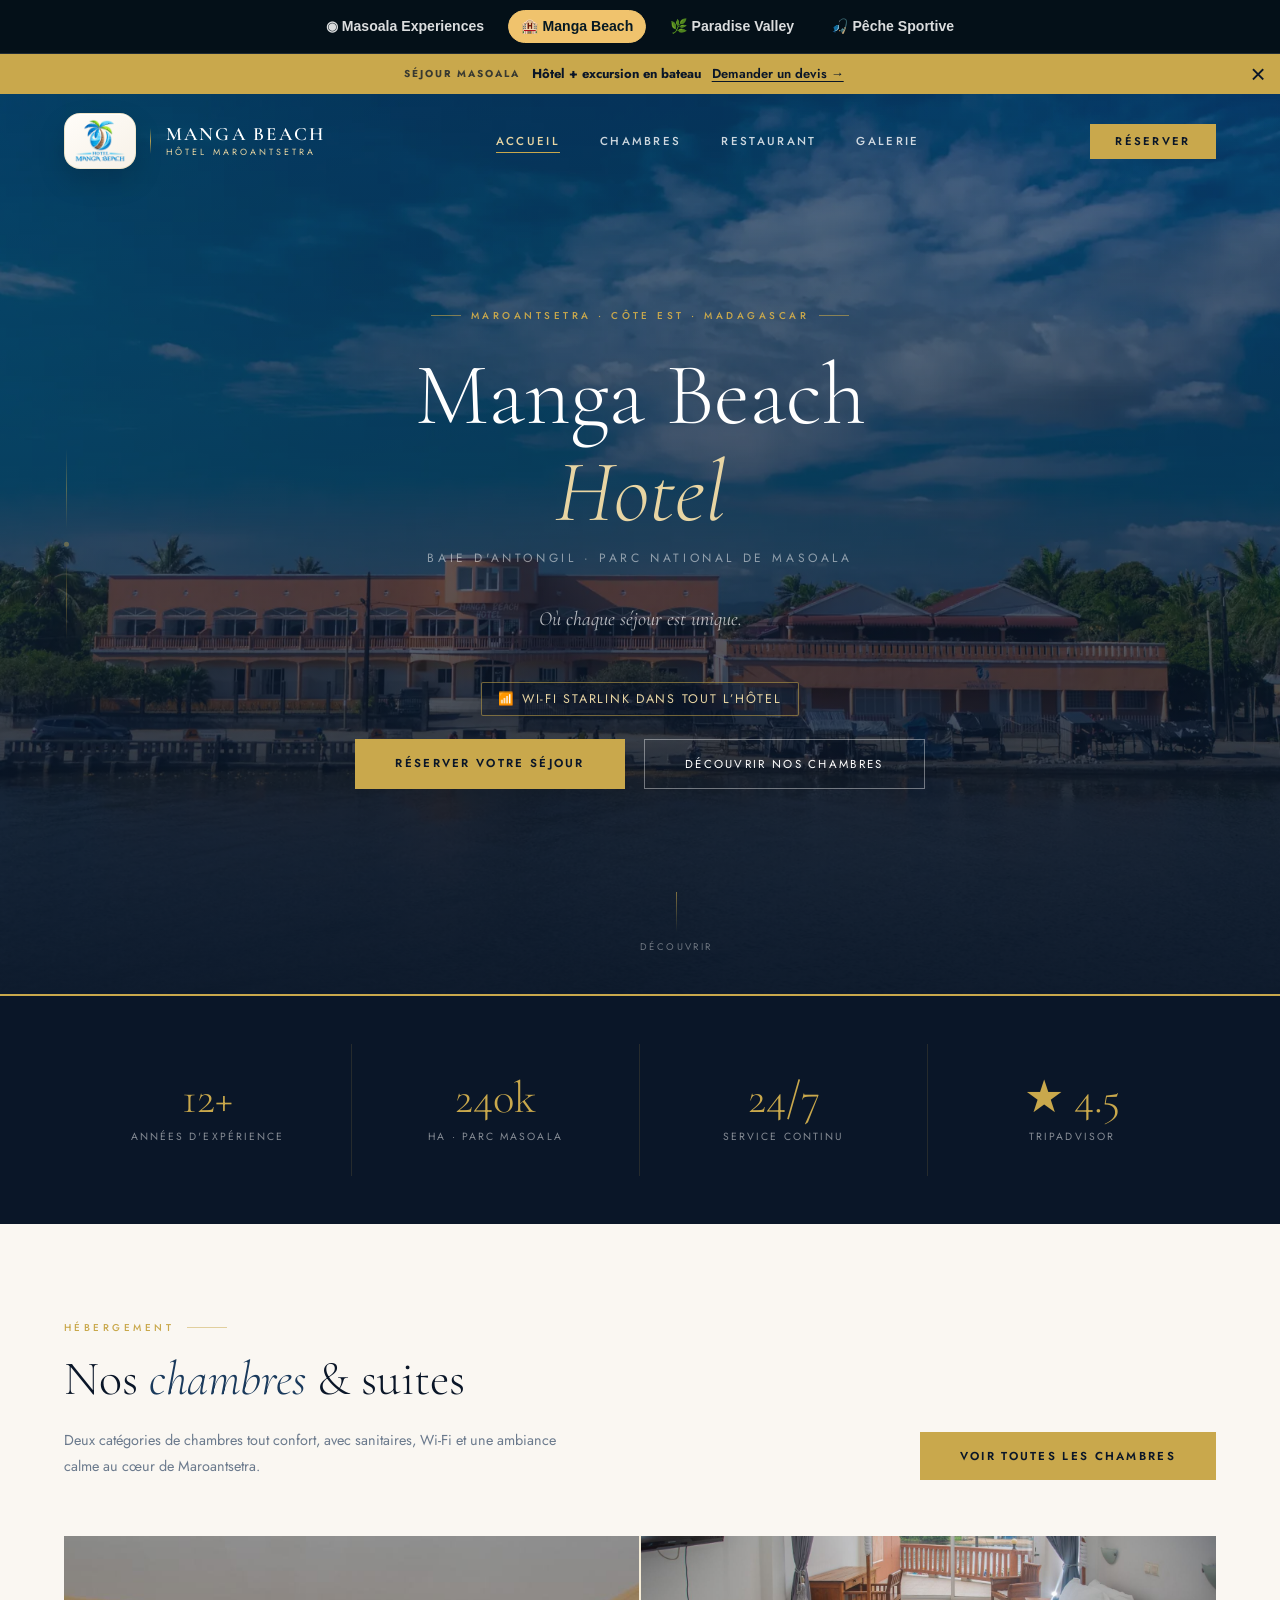
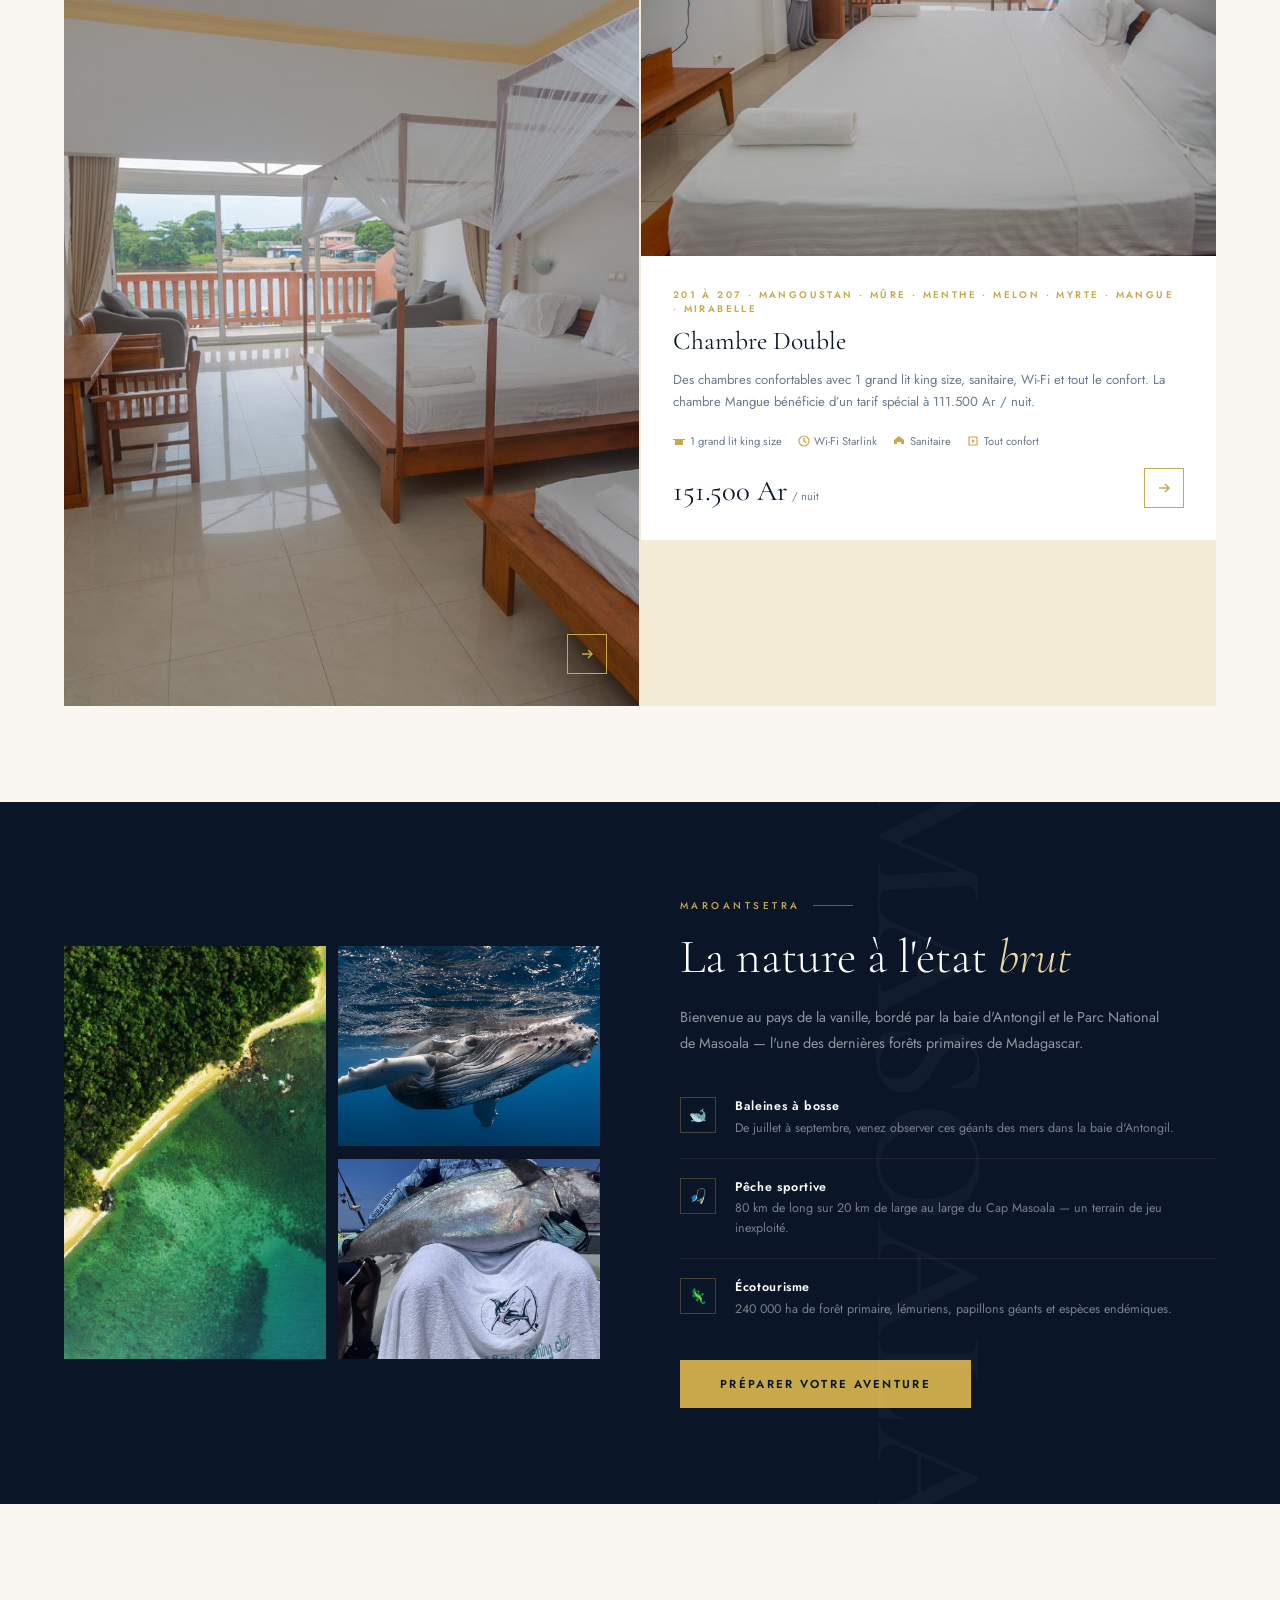
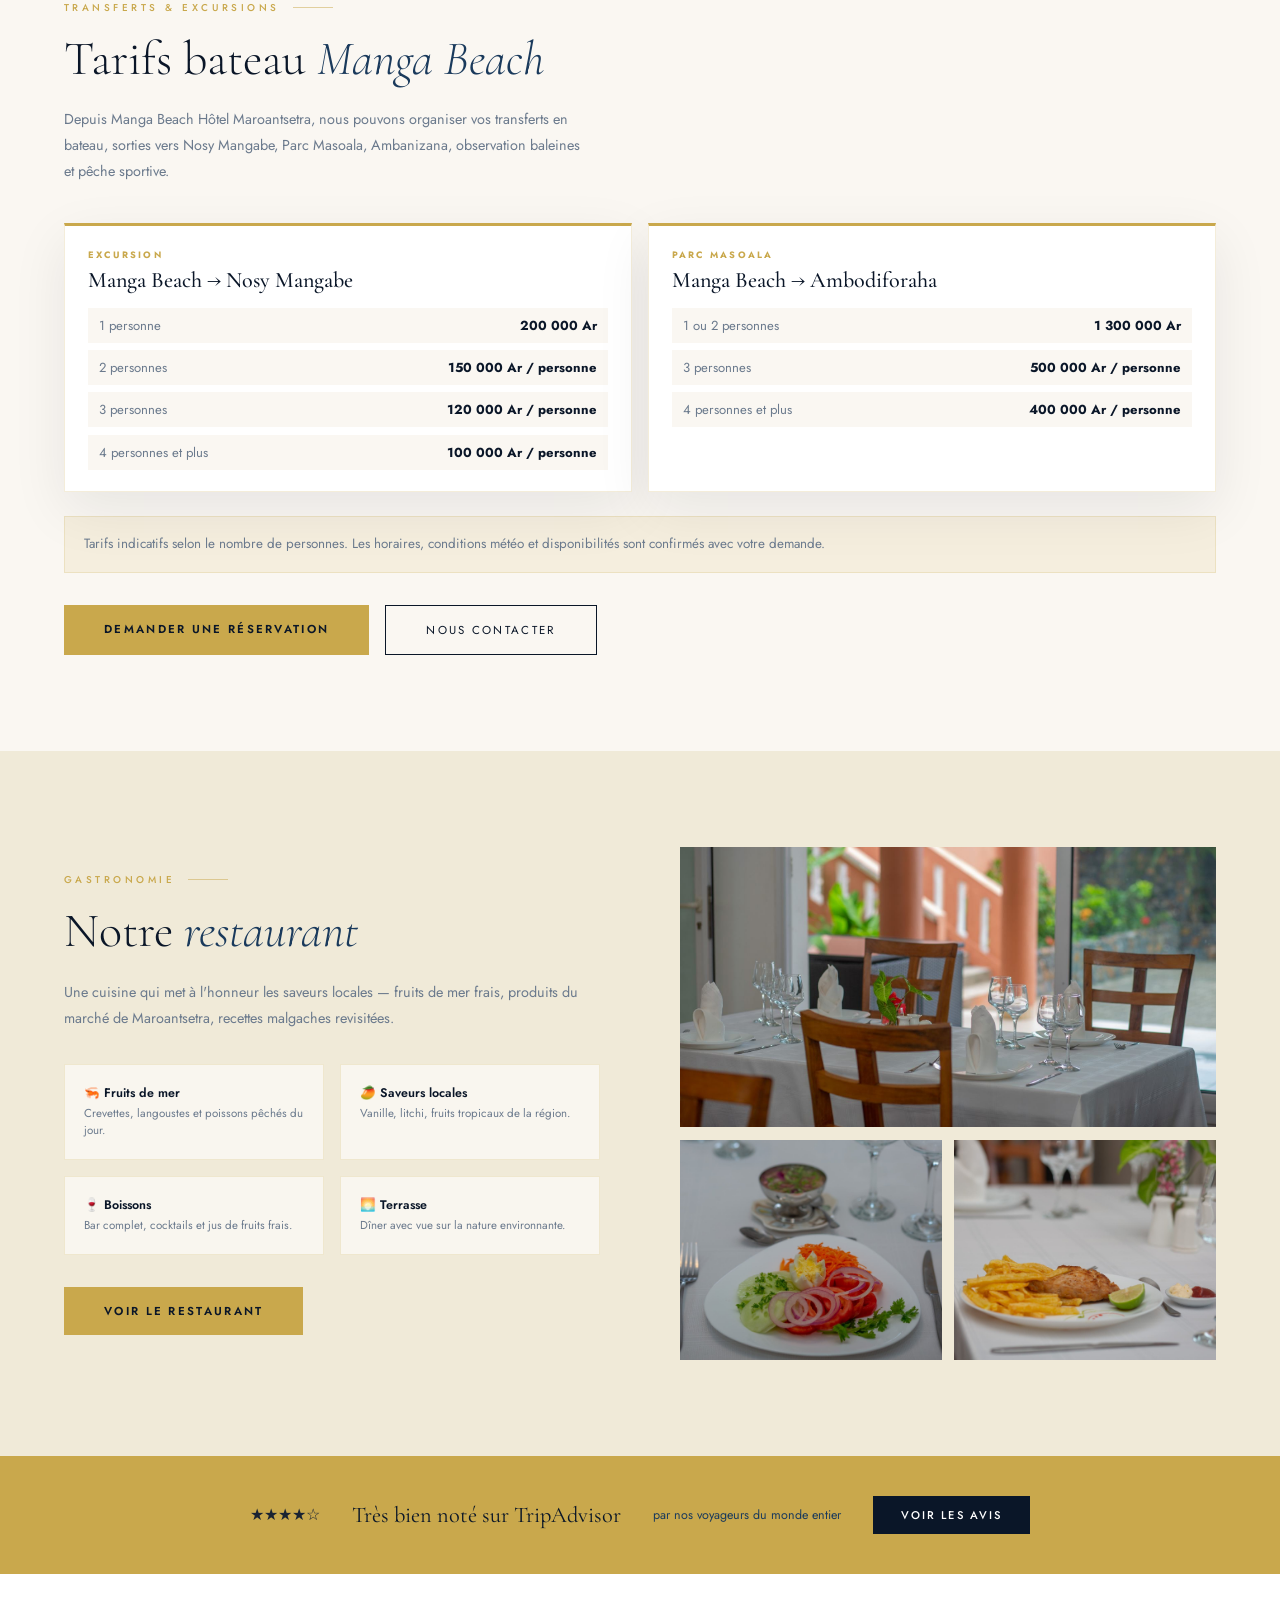
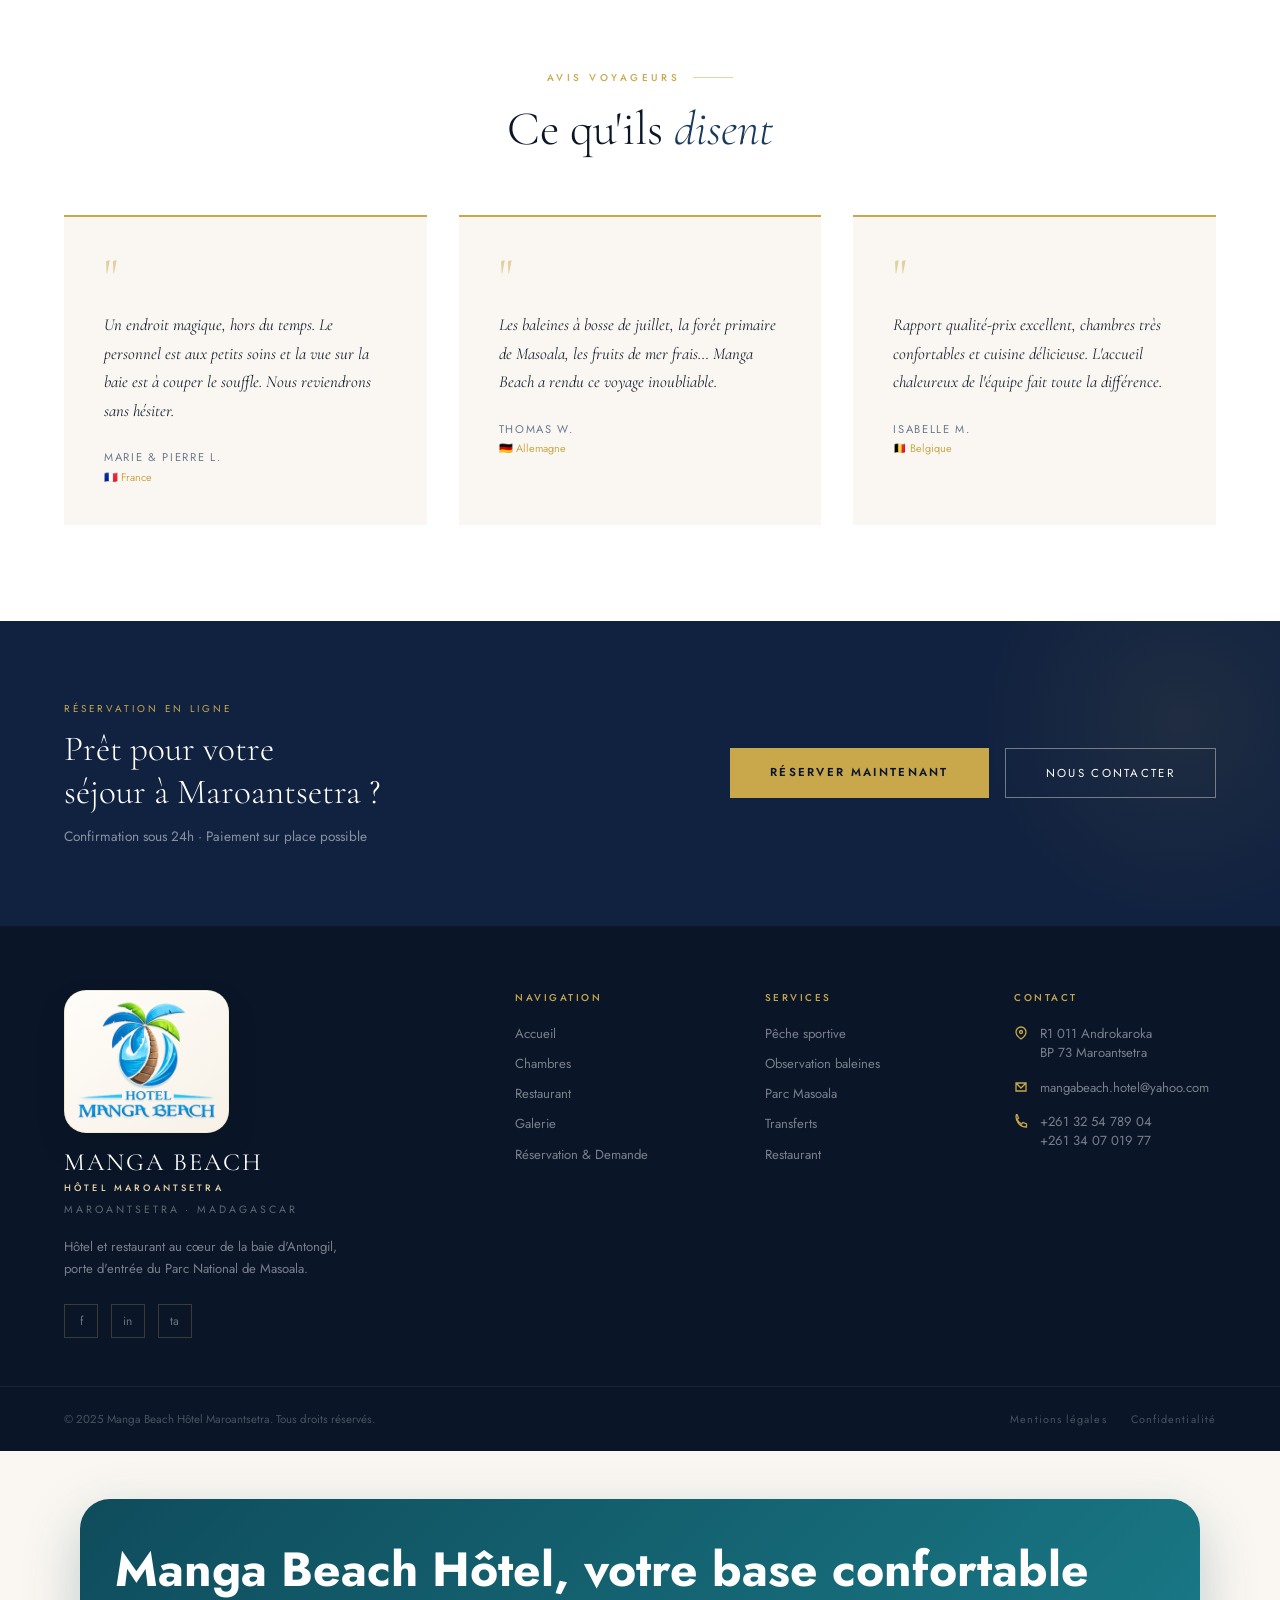
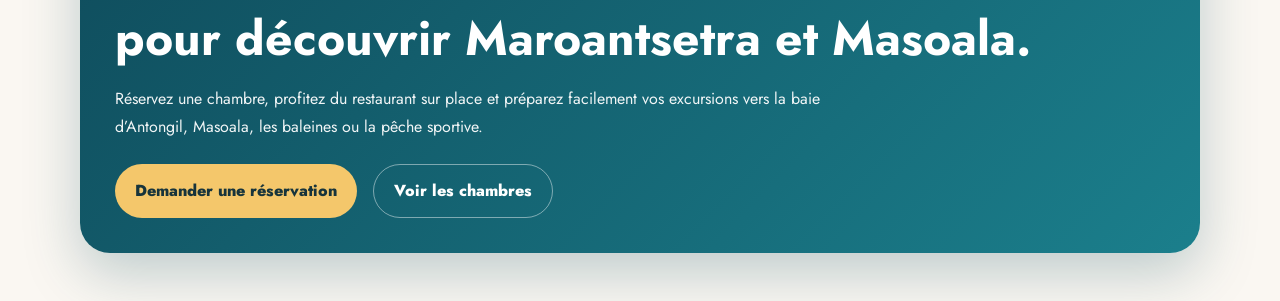
==== commit 112b65e6: "Add files via upload" ====
--- a/index.html
+++ b/index.html
@@ -100,10 +100,10 @@
     .hero-waves svg { position: absolute; bottom: 0; width: 100%; }
     .hero-img-overlay {
       position: absolute; inset: 0;
-      background: url('assets/hero.jpg') center/cover no-repeat;
-      opacity: .35;
-      mix-blend-mode: luminosity;
-    }
+      background: url('assets/photos/manga-drone-riviere.webp') center 62%/cover no-repeat;
+      opacity: .8;
+    }
+    @media (max-width: 700px){ .hero-img-overlay{ background-image: url('assets/photos/manga-drone-vertical.webp'); background-position: center 40%; } }
     .hero-gradient {
       position: absolute; inset: 0;
       background: linear-gradient(to bottom, rgba(10,22,40,.3) 0%, rgba(10,22,40,.6) 60%, rgba(10,22,40,.9) 100%);
@@ -568,9 +568,9 @@
   <link rel="apple-touch-icon" href="assets/manga-beach-icon-512.png?v=logo-20260605">
 <link rel="canonical" href="https://mangabeach-madagascar.mg/"/>
 <meta property="og:type" content="website"/><meta property="og:url" content="https://mangabeach-madagascar.mg/"/><meta property="og:site_name" content="Manga Beach Hôtel"/><meta property="og:locale" content="fr_FR"/>
-<meta property="og:image" content="https://mangabeach-madagascar.mg/assets/hero.jpg"/><meta property="og:image:alt" content="Accueil — Manga Beach Hôtel Maroantsetra"/>
-<meta name="twitter:card" content="summary_large_image"/><meta name="twitter:title" content="Manga Beach Hôtel Maroantsetra | Hôtel, restaurant &amp; porte d’entrée vers Masoala"/><meta name="twitter:description" content="Manga Beach Hôtel Maroantsetra vous accueille au cœur de la baie d’Antongil : chambres confortables, restaurant, séjours Masoala, transferts et excursions."/><meta name="twitter:image" content="https://mangabeach-madagascar.mg/assets/hero.jpg"/>
-<script type="application/ld+json">{"@context": "https://schema.org", "@graph": [{"@type": "WebSite", "@id": "https://mangabeach-madagascar.mg/#website", "url": "https://mangabeach-madagascar.mg/", "name": "Manga Beach Hôtel", "inLanguage": "fr", "publisher": {"@id": "https://mangabeach-madagascar.mg/#hotel"}}, {"@type": ["Hotel", "LodgingBusiness"], "@id": "https://mangabeach-madagascar.mg/#hotel", "name": "Manga Beach Hôtel", "url": "https://mangabeach-madagascar.mg/", "amenityFeature":[{"@type":"LocationFeatureSpecification","name":"Wi-Fi par Starlink","value":true}], "image": "https://mangabeach-madagascar.mg/assets/hero.jpg", "logo": "https://mangabeach-madagascar.mg/assets/manga-beach-logo.png", "telephone": ["+261325478904", "+261340701977"], "email": "mangabeach.hotel@yahoo.com", "address": {"@type": "PostalAddress", "addressLocality": "Maroantsetra", "addressRegion": "Analanjirofo", "addressCountry": "MG"}, "areaServed": "Baie d'Antongil, Masoala", "servesCuisine": "Malgache, fruits de mer", "inLanguage": "fr", "sameAs": ["https://www.tripadvisor.com/Hotel_Review-g298272-d8656412-Reviews-Manga_Beach_Hotel-Maroantsetra_Toamasina_Province.html"]}, {"@type": "WebPage", "@id": "https://mangabeach-madagascar.mg/#webpage", "url": "https://mangabeach-madagascar.mg/", "name": "Manga Beach Hôtel Maroantsetra | Hôtel, restaurant & porte d’entrée vers Masoala", "description": "Manga Beach Hôtel Maroantsetra vous accueille au cœur de la baie d’Antongil : chambres confortables, restaurant, séjours Masoala, transferts et excursions.", "isPartOf": {"@id": "https://mangabeach-madagascar.mg/#website"}, "about": {"@id": "https://mangabeach-madagascar.mg/#hotel"}, "primaryImageOfPage": "https://mangabeach-madagascar.mg/assets/hero.jpg", "inLanguage": "fr"}]}</script>
+<meta property="og:image" content="https://mangabeach-madagascar.mg/assets/photos/og-manga-beach.jpg"/><meta property="og:image:alt" content="Accueil — Manga Beach Hôtel Maroantsetra"/>
+<meta name="twitter:card" content="summary_large_image"/><meta name="twitter:title" content="Manga Beach Hôtel Maroantsetra | Hôtel, restaurant &amp; porte d’entrée vers Masoala"/><meta name="twitter:description" content="Manga Beach Hôtel Maroantsetra vous accueille au cœur de la baie d’Antongil : chambres confortables, restaurant, séjours Masoala, transferts et excursions."/><meta name="twitter:image" content="https://mangabeach-madagascar.mg/assets/photos/og-manga-beach.jpg"/>
+<script type="application/ld+json">{"@context": "https://schema.org", "@graph": [{"@type": "WebSite", "@id": "https://mangabeach-madagascar.mg/#website", "url": "https://mangabeach-madagascar.mg/", "name": "Manga Beach Hôtel", "inLanguage": "fr", "publisher": {"@id": "https://mangabeach-madagascar.mg/#hotel"}}, {"@type": ["Hotel", "LodgingBusiness"], "@id": "https://mangabeach-madagascar.mg/#hotel", "name": "Manga Beach Hôtel", "url": "https://mangabeach-madagascar.mg/", "amenityFeature":[{"@type":"LocationFeatureSpecification","name":"Wi-Fi par Starlink","value":true}], "image": "https://mangabeach-madagascar.mg/assets/photos/og-manga-beach.jpg", "logo": "https://mangabeach-madagascar.mg/assets/manga-beach-logo.png", "telephone": ["+261325478904", "+261340701977"], "email": "mangabeach.hotel@yahoo.com", "address": {"@type": "PostalAddress", "addressLocality": "Maroantsetra", "addressRegion": "Analanjirofo", "addressCountry": "MG"}, "areaServed": "Baie d'Antongil, Masoala", "servesCuisine": "Malgache, fruits de mer", "inLanguage": "fr", "sameAs": ["https://www.tripadvisor.com/Hotel_Review-g298272-d8656412-Reviews-Manga_Beach_Hotel-Maroantsetra_Toamasina_Province.html"]}, {"@type": "WebPage", "@id": "https://mangabeach-madagascar.mg/#webpage", "url": "https://mangabeach-madagascar.mg/", "name": "Manga Beach Hôtel Maroantsetra | Hôtel, restaurant & porte d’entrée vers Masoala", "description": "Manga Beach Hôtel Maroantsetra vous accueille au cœur de la baie d’Antongil : chambres confortables, restaurant, séjours Masoala, transferts et excursions.", "isPartOf": {"@id": "https://mangabeach-madagascar.mg/#website"}, "about": {"@id": "https://mangabeach-madagascar.mg/#hotel"}, "primaryImageOfPage": "https://mangabeach-madagascar.mg/assets/photos/og-manga-beach.jpg", "inLanguage": "fr"}]}</script>
 <script>try{if(sessionStorage.getItem("wz_splash"))document.documentElement.classList.add("wz-skip")}catch(e){}</script>
 <style>.wz-splash{display:none}</style>
 <link rel="stylesheet" href="assets/welcome.css?v=1"/>
--- a/assets/welcome.css
+++ b/assets/welcome.css
@@ -55,3 +55,20 @@
   .wz-promo{transition:none}
   .wz-waves svg{animation:none}
 }
+
+/* correctif : croix de fermeture toujours cliquable (au-dessus du contenu, zone tactile 44px) */
+.wz-promo .wz-promo-close{position:absolute;top:0;right:0;z-index:5;width:44px;height:44px;min-width:44px;display:flex;align-items:center;justify-content:center;padding:0;margin:0;font-size:28px;line-height:1;color:var(--wz-gold-l);touch-action:manipulation;-webkit-tap-highlight-color:transparent;cursor:pointer}
+.wz-promo .wz-title{margin-right:40px}
+
+/* ---------- Bannière d'offres (remplace l'ancienne carte flottante) ---------- */
+.wz-banner{position:relative;z-index:9990;display:flex;align-items:center;min-height:40px;background:var(--wz-gold);color:var(--wz-navy);font-family:'Jost',sans-serif;font-size:13px;line-height:1.25}
+.wz-b-slides{position:relative;flex:1;height:40px;margin:0 44px 0 12px}
+.wz-b-slide{position:absolute;inset:0;display:flex;align-items:center;justify-content:center;gap:.7rem;color:inherit;text-decoration:none;white-space:nowrap;overflow:hidden;opacity:0;visibility:hidden;transition:opacity .5s ease,visibility .5s}
+.wz-b-slide.is-on{opacity:1;visibility:visible}
+.wz-b-k{font-size:10px;letter-spacing:.2em;text-transform:uppercase;font-weight:700;opacity:.75}
+.wz-b-t{font-weight:700;overflow:hidden;text-overflow:ellipsis}
+.wz-b-c{font-weight:600;text-decoration:underline;text-underline-offset:3px}
+.wz-banner .wz-b-close{position:absolute;top:0;right:0;width:44px;height:100%;min-height:40px;display:flex;align-items:center;justify-content:center;padding:0;margin:0;background:none;border:0;color:inherit;font-size:26px;line-height:1;cursor:pointer;touch-action:manipulation;-webkit-tap-highlight-color:transparent}
+@media(max-width:640px){.wz-b-k{display:none}.wz-b-slide{gap:.5rem;font-size:12.5px;justify-content:flex-start}.wz-b-slides{margin-left:14px}}
+@media(max-width:640px){.wz-b-c{display:none}.wz-b-t{min-width:0}.wz-b-t::after{content:" →";font-weight:600}}
+@media(prefers-reduced-motion:reduce){.wz-b-slide{transition:none}}
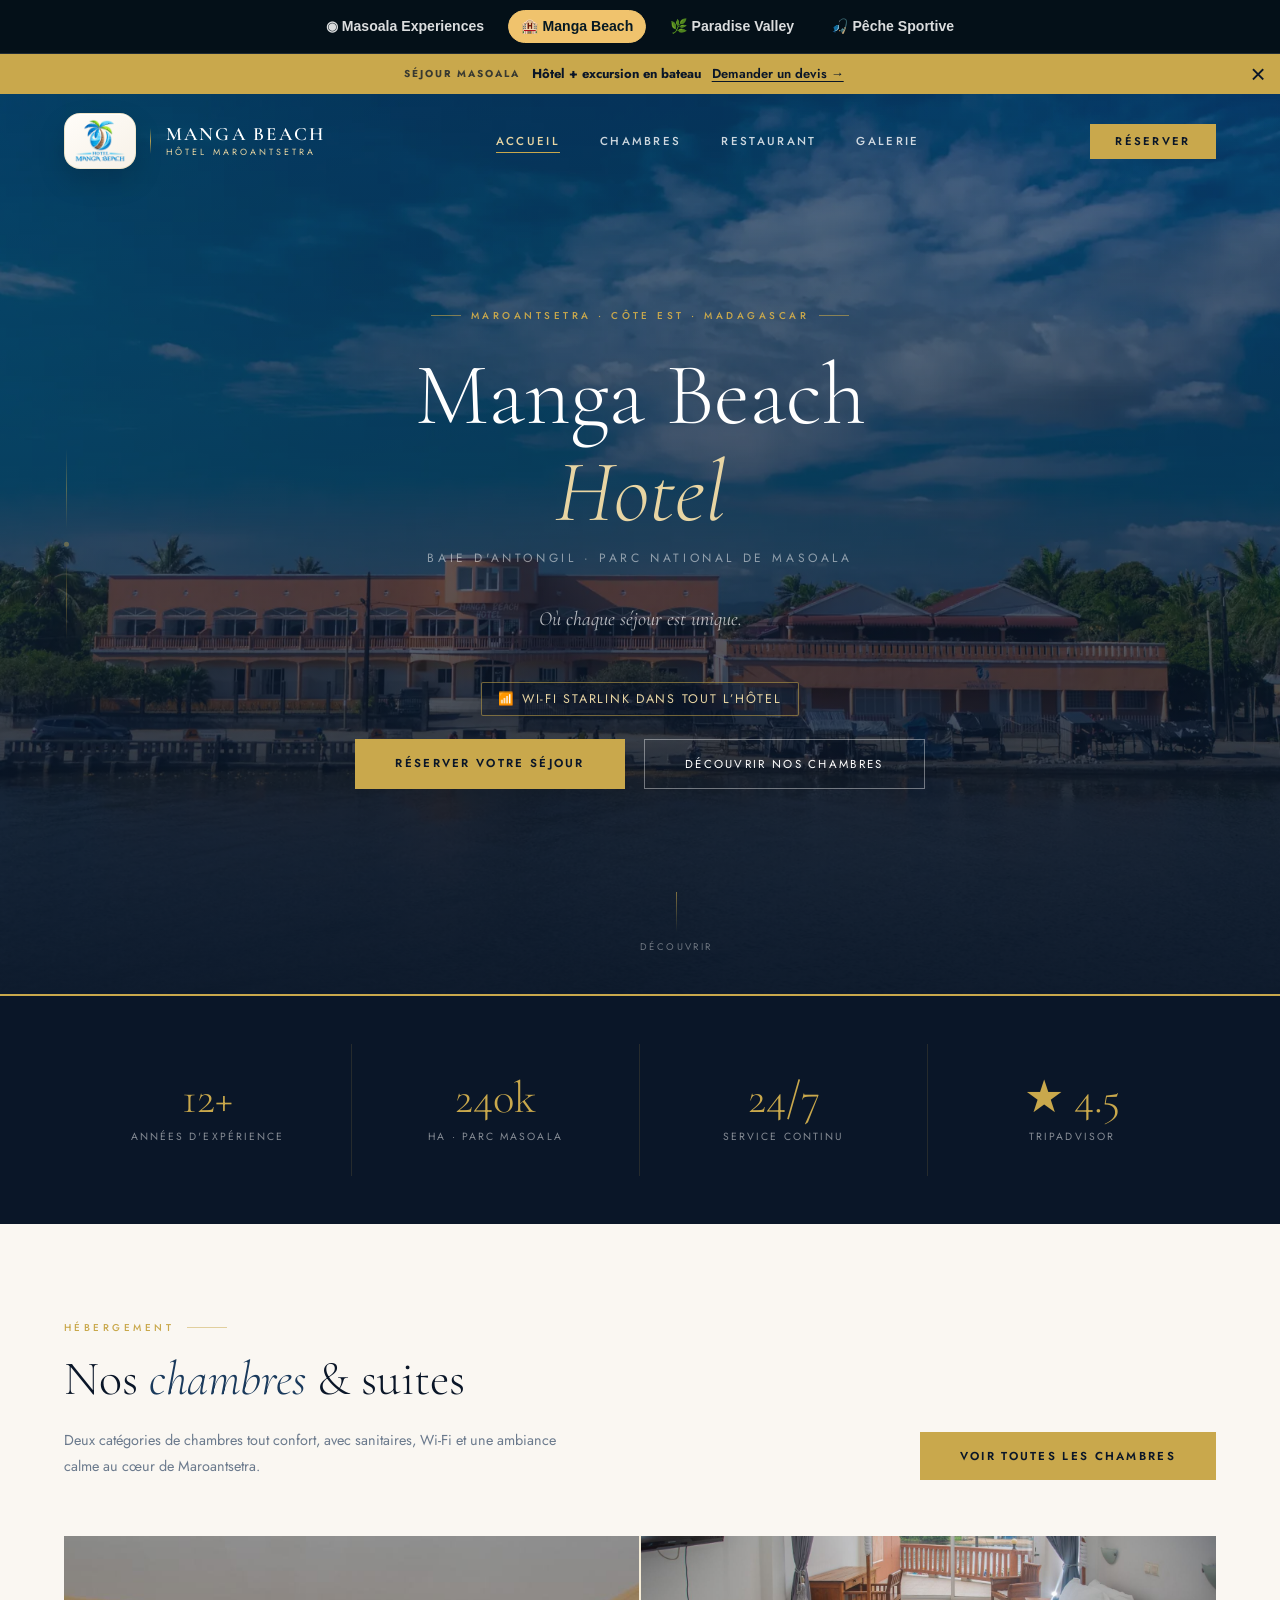
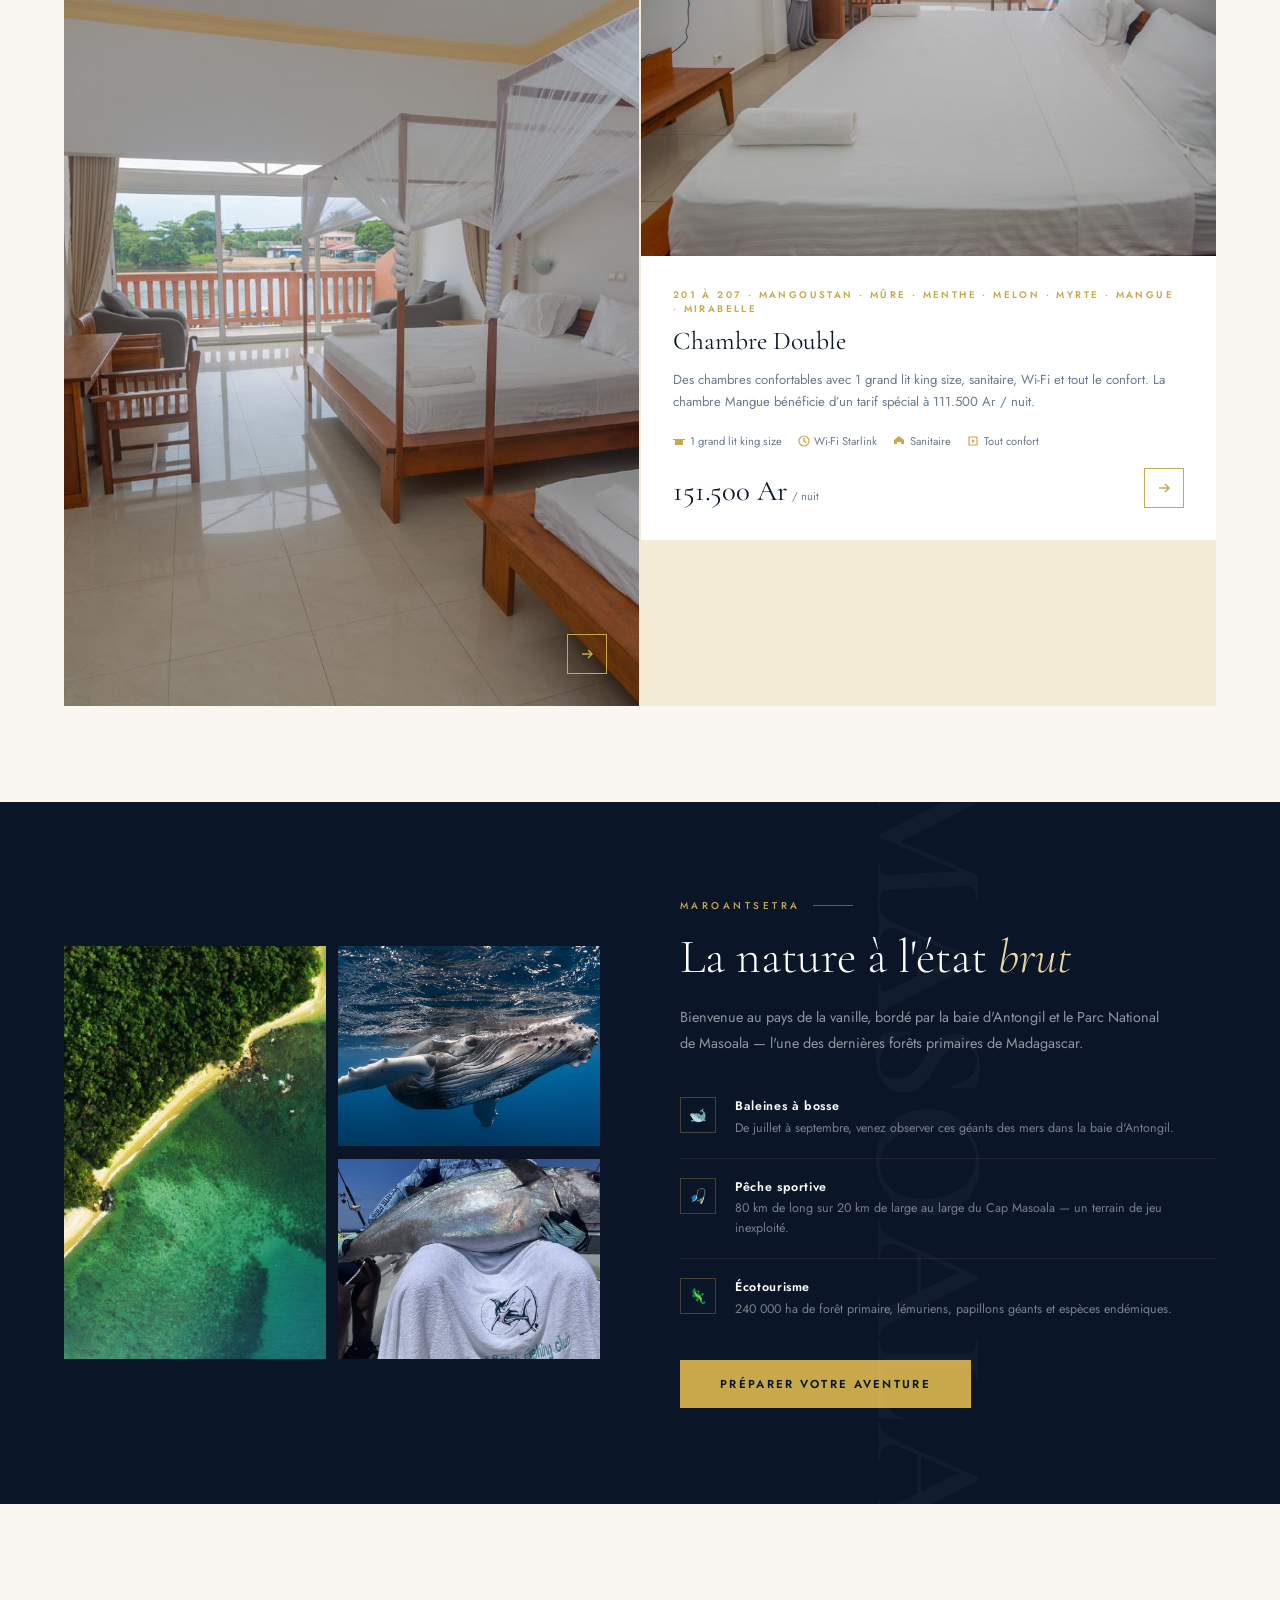
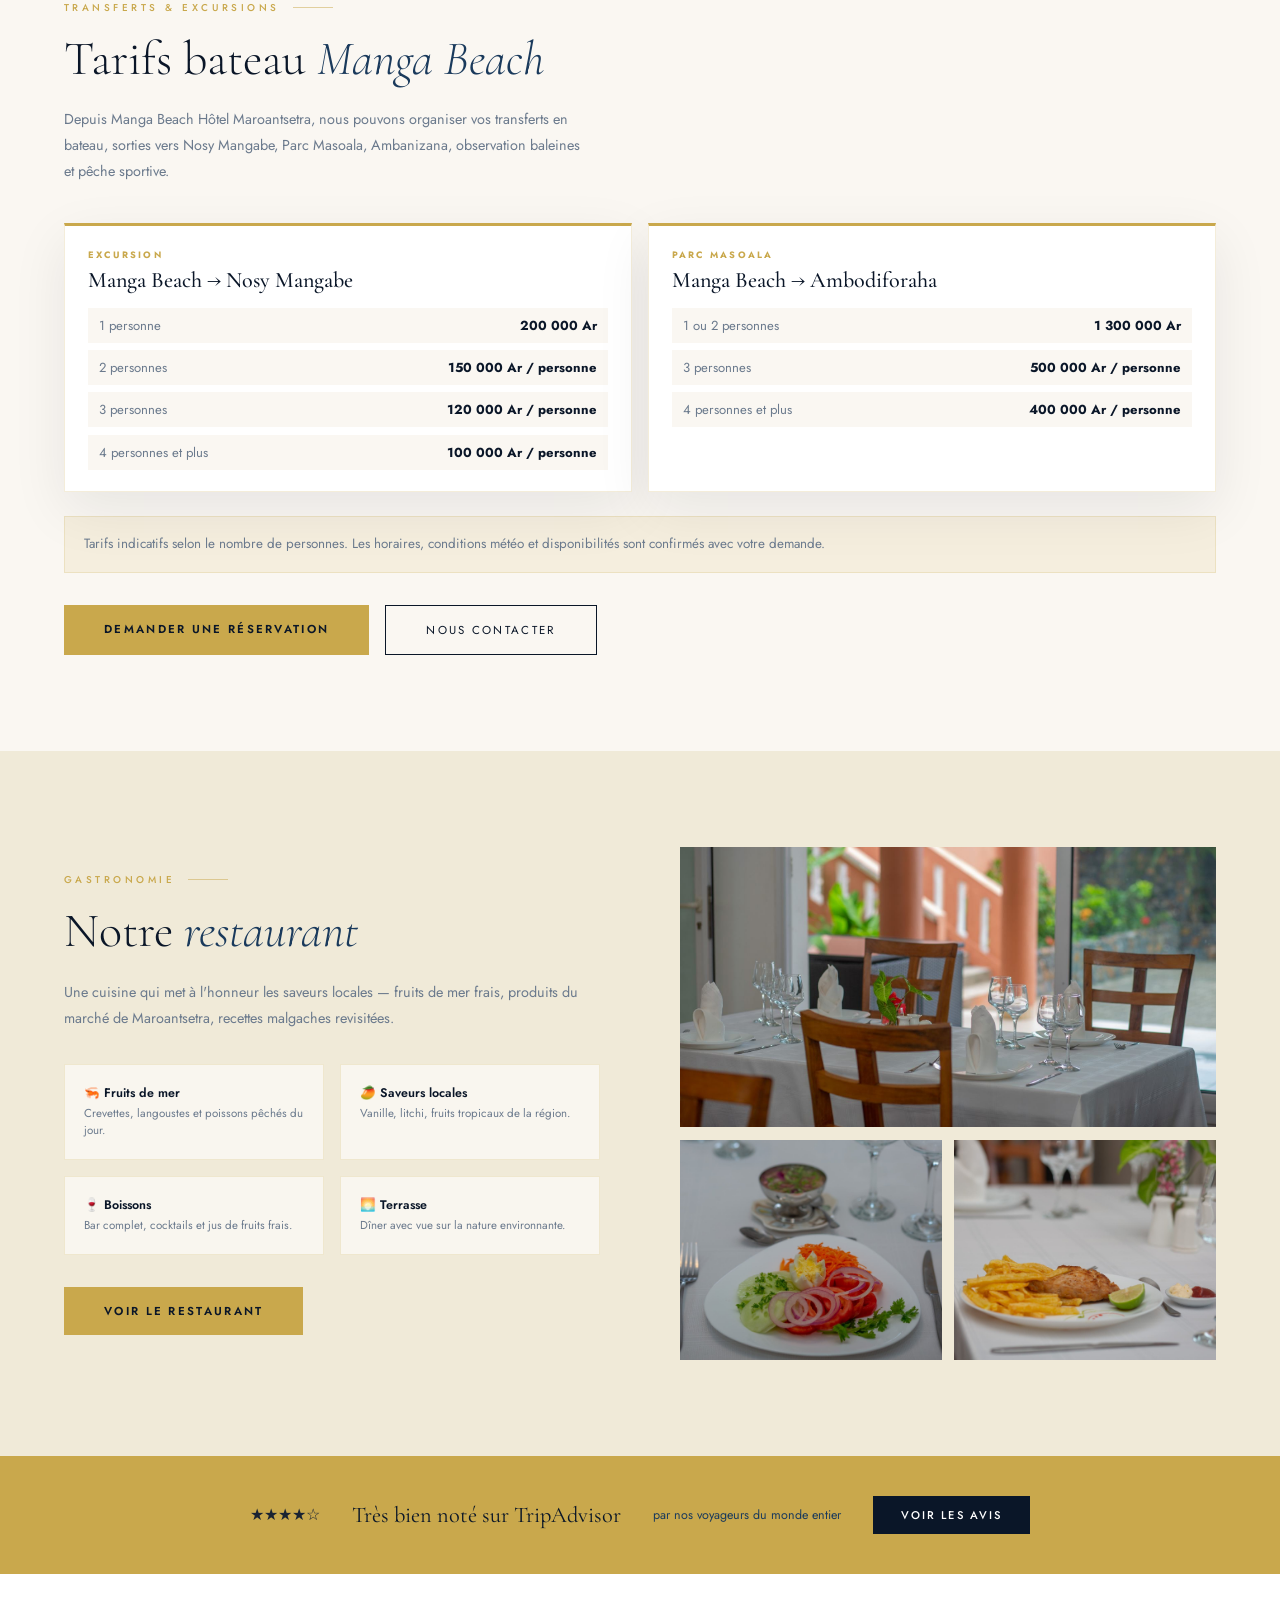
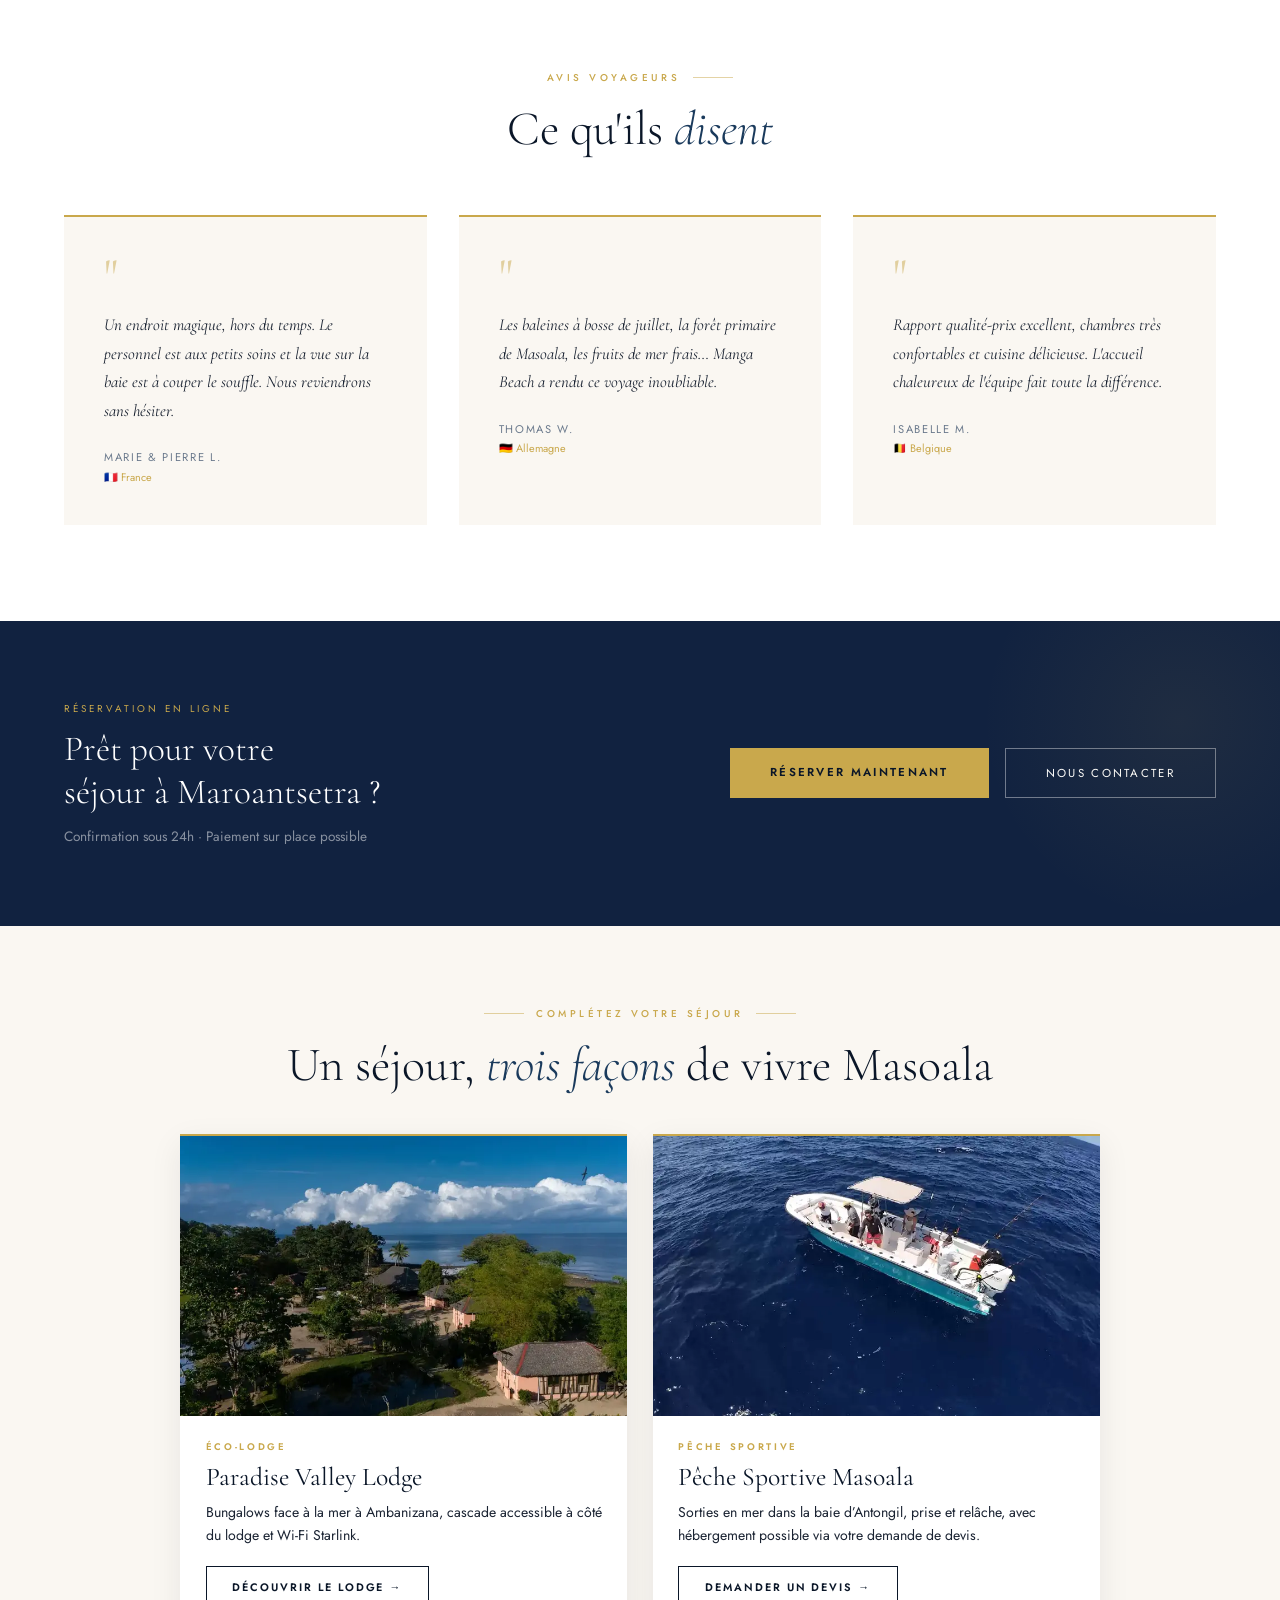
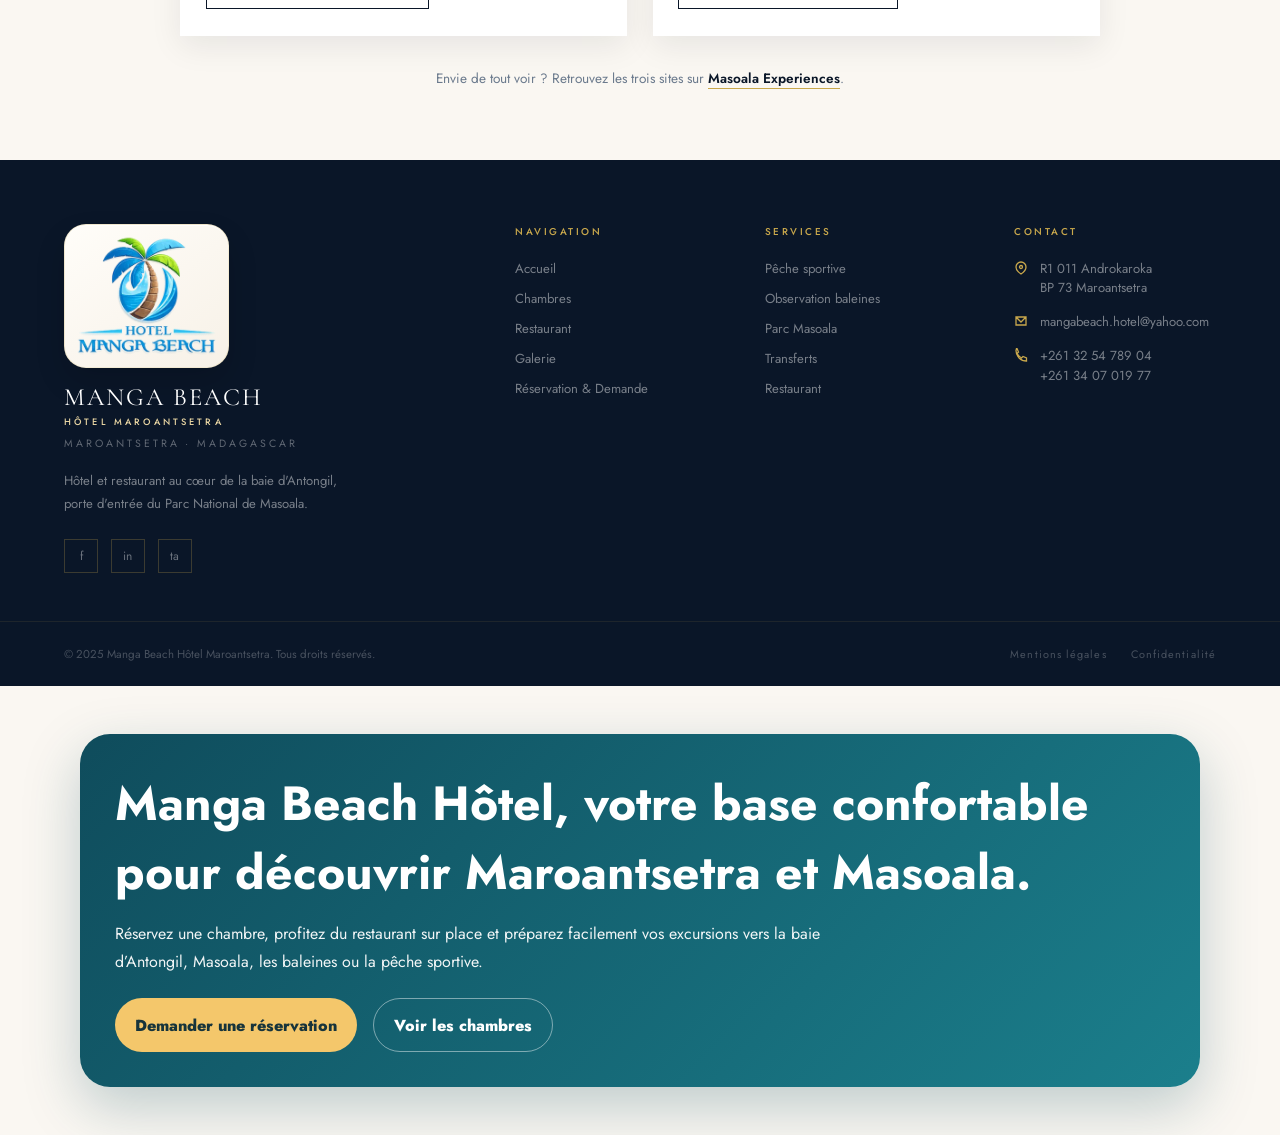
==== commit 45b8beb5: "Add files via upload" ====
--- a/index.html
+++ b/index.html
@@ -563,6 +563,24 @@
   }
 }
 
+
+/* ── COMPLÉTEZ VOTRE SÉJOUR ── */
+.link-stay{background:var(--cream);padding:5rem 4rem 4.5rem;text-align:center}
+.link-stay .section-label{justify-content:center}
+.link-stay .section-label::before{content:'';flex:1;max-width:40px;height:1px;background:var(--gold);opacity:.5}
+.link-stay-grid{display:grid;grid-template-columns:repeat(2,1fr);gap:1.6rem;max-width:920px;margin:2.5rem auto 0;text-align:left}
+.link-stay-card{display:flex;flex-direction:column;background:var(--white);border-top:2px solid var(--gold);box-shadow:0 10px 30px rgba(10,22,40,.08);overflow:hidden;transition:transform .25s,box-shadow .25s}
+.link-stay-card:hover{transform:translateY(-4px);box-shadow:0 16px 38px rgba(10,22,40,.14)}
+.link-stay-card img{width:100%;height:auto;aspect-ratio:8/5;object-fit:cover;display:block}
+.link-stay-body{padding:1.5rem 1.6rem 1.7rem;display:flex;flex-direction:column;gap:.55rem;flex:1}
+.link-stay-tag{font-size:.6rem;letter-spacing:.28em;text-transform:uppercase;color:var(--gold);font-weight:600}
+.link-stay-name{font-family:'Cormorant Garamond',serif;font-size:1.6rem;color:var(--navy);font-weight:400;line-height:1.15}
+.link-stay-text{font-size:.88rem;line-height:1.65;color:var(--text);flex:1}
+.link-stay-btn{align-self:flex-start;margin-top:.6rem;border:1px solid var(--navy);color:var(--navy);padding:.8rem 1.6rem;font-size:.68rem;letter-spacing:.18em;text-transform:uppercase;font-weight:600;transition:all .25s;display:inline-block}
+.link-stay-card:hover .link-stay-btn{background:var(--gold);border-color:var(--gold)}
+.link-stay-all{margin-top:2rem;font-size:.85rem;color:var(--muted)}
+.link-stay-all a{color:var(--navy);font-weight:600;border-bottom:1px solid var(--gold)}
+@media(max-width:700px){.link-stay{padding:3.5rem 1.2rem 3.2rem}.link-stay-grid{grid-template-columns:1fr}.link-stay-btn{width:100%;text-align:center}}
 </style>
 <meta content="Manga Beach Hôtel Maroantsetra vous accueille au cœur de la baie d’Antongil : chambres confortables, restaurant, séjours Masoala, transferts et excursions." name="description"/><meta content="Manga Beach Hôtel, hôtel Maroantsetra, restaurant Maroantsetra, Masoala, baie d'Antongil, Madagascar" name="keywords"/><meta content="index, follow" name="robots"/><meta content="Manga Beach Hôtel Maroantsetra | Hôtel, restaurant &amp; porte d’entrée vers Masoala" property="og:title"/><meta content="Manga Beach Hôtel Maroantsetra vous accueille au cœur de la baie d’Antongil : chambres confortables, restaurant, séjours Masoala, transferts et excursions." property="og:description"/>  <link rel="icon" href="favicon.ico?v=logo-20260605">
   <link rel="apple-touch-icon" href="assets/manga-beach-icon-512.png?v=logo-20260605">
@@ -899,6 +917,23 @@
 <a class="btn-outline" href="reservation.html">Nous contacter</a>
 </div>
 </section>
+<section class="link-stay" aria-labelledby="link-stay-title">
+<div class="section-label">Complétez votre séjour</div>
+<h2 class="section-title" id="link-stay-title">Un séjour, <em>trois façons</em> de vivre Masoala</h2>
+<div class="link-stay-grid">
+<a class="link-stay-card" href="https://lodge-paradisevalley.com/">
+<img src="assets/photos/lien-paradise-valley.webp" alt="Vue aérienne de Paradise Valley Lodge face à la mer" width="800" height="500" loading="lazy" decoding="async"/>
+<div class="link-stay-body"><span class="link-stay-tag">Éco-lodge</span><span class="link-stay-name">Paradise Valley Lodge</span>
+<span class="link-stay-text">Bungalows face à la mer à Ambanizana, cascade accessible à côté du lodge et Wi-Fi Starlink.</span>
+<span class="link-stay-btn">Découvrir le lodge →</span></div></a>
+<a class="link-stay-card" href="https://mangabeachfishing-masoala.com/">
+<img src="assets/photos/lien-peche-sportive.webp" alt="Bateau de pêche sportive vu du ciel en pleine mer" width="800" height="500" loading="lazy" decoding="async"/>
+<div class="link-stay-body"><span class="link-stay-tag">Pêche sportive</span><span class="link-stay-name">Pêche Sportive Masoala</span>
+<span class="link-stay-text">Sorties en mer dans la baie d’Antongil, prise et relâche, avec hébergement possible via votre demande de devis.</span>
+<span class="link-stay-btn">Demander un devis →</span></div></a>
+</div>
+<p class="link-stay-all">Envie de tout voir ? Retrouvez les trois sites sur <a href="https://masoala-experiences.com/">Masoala Experiences</a>.</p>
+</section>
 <!-- FOOTER -->
 <footer>
 <div class="ft-top">
